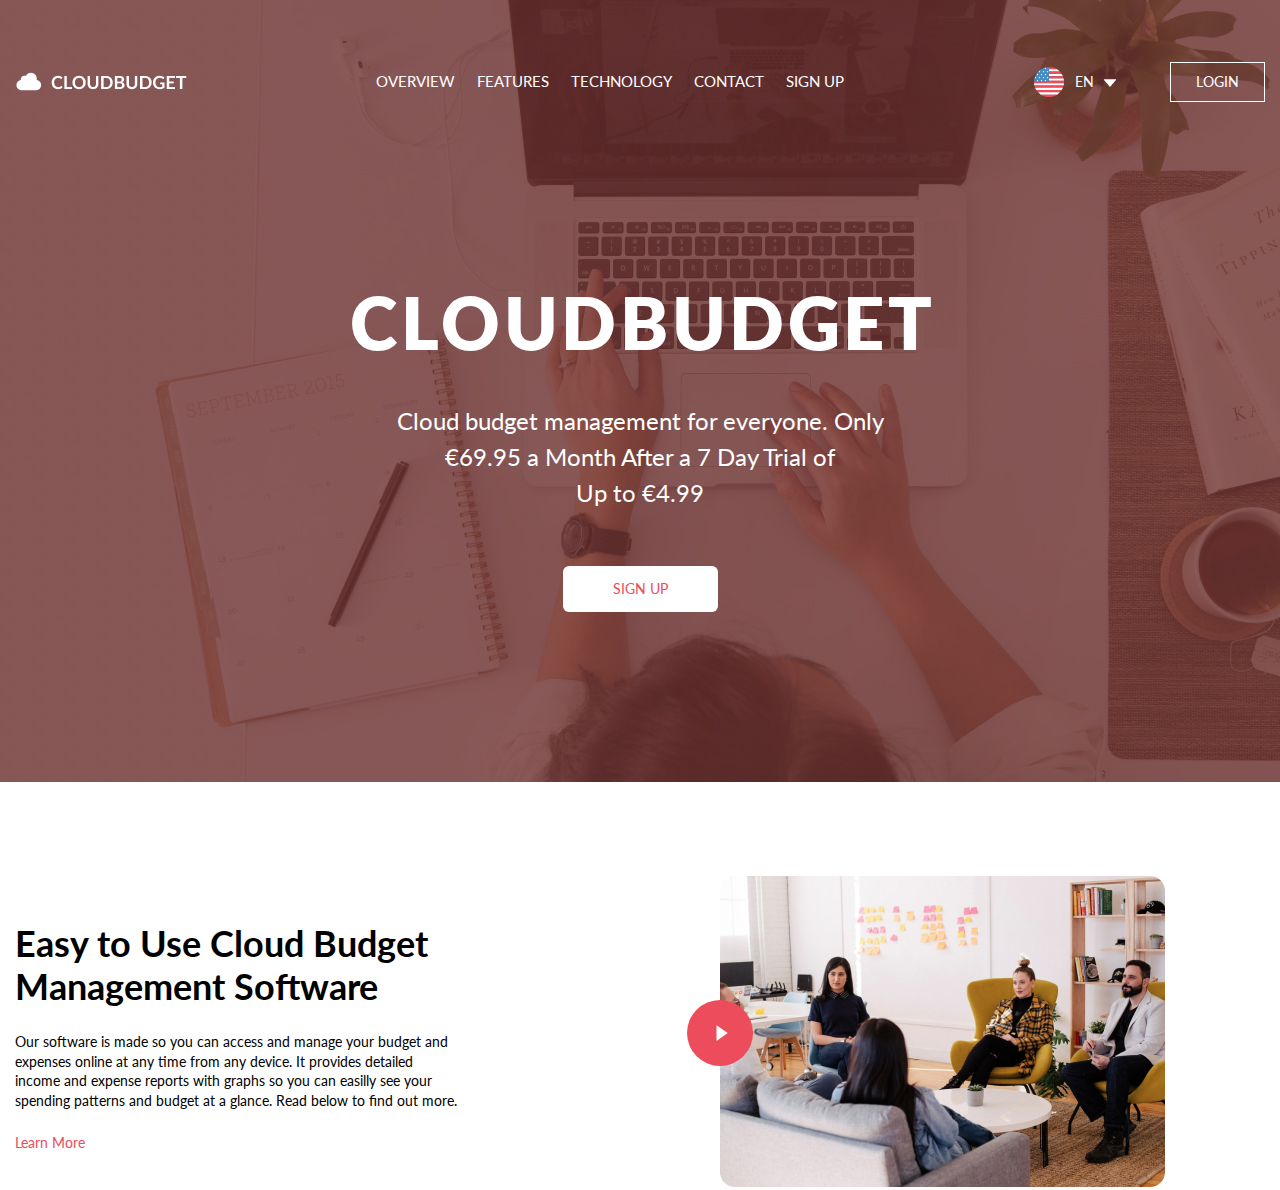
==== index.html @ 8efd2ec3 "overview section done" ====
<!DOCTYPE html>
<html lang="en">

<head>
    <meta charset="UTF-8">
    <meta name="viewport" content="width=device-width, initial-scale=1.0">
    <meta http-equiv="X-UA-Compatible" content="ie=edge">
    <title>CloudBadget</title>
    <link href="https://fonts.googleapis.com/css?family=Lato:400,700,900&display=swap" rel="stylesheet">
    <link rel="stylesheet" href="css/normalize.css">
    <link rel="stylesheet" href="css/style.css">
</head>

<body>
    <header class="header" style="background-image: url('img/content/header-bg.jpg');">
        <div class="container-fluid">
            <div class="header__inner">
                <img src="img/logo.png" alt="logotype" class="header__logo">
                <ul class="header__menu">
                    <li class="header__menu-item">Overview<a href="#"></a></li>
                    <li class="header__menu-item">Features<a href="#"></a></li>
                    <li class="header__menu-item">Technology<a href="#"></a></li>
                    <li class="header__menu-item">Contact<a href="#"></a></li>
                    <li class="header__menu-item">Sign up<a href="#"></a></li>
                </ul>
                <div class="flex-container">
                    <div class="header__localization">
                        <span class="localization-lang">EN</span>
                    </div>
                    <button class="header__btn btn" type="button">Login</button>
                </div>
            </div>
            <div class="header__info">
                <div class="header__info-title">CloudBudget</div>
                <div class="header__info-text">
                    Cloud budget management for everyone. Only €69.95 a Month After a 7 Day Trial of <br>
                    Up to €4.99
                </div>
                <button type="button" class="header__info-btn btn">sign up</button>
            </div>
        </div>
    </header>
    <section class="overview">
        <div class="container-fluid">
            <div class="overview__inner">
                <div class="overview__info">
                    <div class="overview__info-title">
                        Easy to Use Cloud Budget Management Software
                    </div>
                    <div class="overview__info-text">
                        Our software is made so you can access and manage your budget and expenses online at any time
                        from any device. It provides detailed income and expense reports with graphs so you can easilly
                        see your spending patterns and budget at a glance. Read below to find out more.
                    </div>
                    <a class="overview__info-link" href="#">Learn More</a>
                </div>
                <div class="overview__iframe">
                    <img class="overview__iframe-preview" src="img/content/video-bg.jpg" alt="preview">
                    <button class="overview__iframe-btn" type="button"></button>
                </div>
            </div>
        </div>
    </section>

    <script src="https://ajax.googleapis.com/ajax/libs/jquery/3.4.1/jquery.min.js"></script>
    <script src="js/main.js"></script>
</body>

</html>
---- css/style.css ----
html{-webkit-box-sizing:border-box;box-sizing:border-box}*,:after,:before{-webkit-box-sizing:inherit;box-sizing:inherit}body{font-family:"Lato", sans-serif;font-weight:400;font-size:14px}li{display:inline-block}ul{padding:0}.container-fluid{max-width:1440px;margin:0 auto;padding:0 15px}.header{min-height:782px;background-position:center center;background-size:cover;background-repeat:no-repeat;color:#fff}.header__inner{display:-webkit-box;display:-ms-flexbox;display:flex;-webkit-box-pack:justify;-ms-flex-pack:justify;justify-content:space-between;-webkit-box-align:center;-ms-flex-align:center;align-items:center;padding-top:59px}.header__inner .flex-container{display:-webkit-box;display:-ms-flexbox;display:flex;-webkit-box-align:center;-ms-flex-align:center;align-items:center}.header__btn{padding:11px 25px;color:#fff;border:1px solid #fff;background-color:transparent;text-transform:uppercase}.header__localization{margin-right:51px;padding-right:25px;padding-left:42px}.header__menu-item{text-transform:uppercase;line-height:17px;font-size:15px;vertical-align:center}.header__menu-item+.header__menu-item{margin-left:18px}.header__localization{position:relative}.header__localization .localization-lang:before{content:"";position:absolute;top:-8px;left:0;background-image:url("../img/us-flag.svg");width:32px;height:32px}.header__localization .localization-lang:after{content:'';position:absolute;top:0;right:0;background-image:url("../img/arrow-down.png");width:18px;height:18px}.header__info{display:block;margin:0 auto;margin-top:177px;max-width:580px;text-align:center}.header__info-title{font-size:72px;letter-spacing:0.05em;font-weight:800;text-transform:uppercase}.header__info-text{margin-top:39px;padding:0 15px;font-size:24px;line-height:150%}.header__info-btn{background-color:#fff;border:none;padding:15px 50px;text-transform:uppercase;border-radius:6px;margin-top:55px;color:#ED4C5C}.overview__inner{display:-webkit-box;display:-ms-flexbox;display:flex;-webkit-box-pack:justify;-ms-flex-pack:justify;justify-content:space-between}.overview__info{max-width:445px}.overview__info-title{font-size:36px;line-height:43px;font-weight:700;margin-top:140px}.overview__info-text{line-height:140%;margin-top:24px;margin-bottom:25px}.overview__info-link{text-decoration:none;color:#ED4C5C}.overview__iframe{margin-top:94px;position:relative;margin-right:100px}.overview__iframe-btn{position:absolute;padding:0;width:66px;height:66px;border:none;border-radius:50%;background-color:#ED4C5C;left:0;top:50%;-webkit-transform:translate(-50%, -50%);-ms-transform:translate(-50%, -50%);transform:translate(-50%, -50%)}.overview__iframe-btn:before{content:'';position:absolute;background-image:url("../img/content/video-play.svg");background-repeat:no-repeat;background-position:center;width:18px;height:18px;top:24px;left:26px}
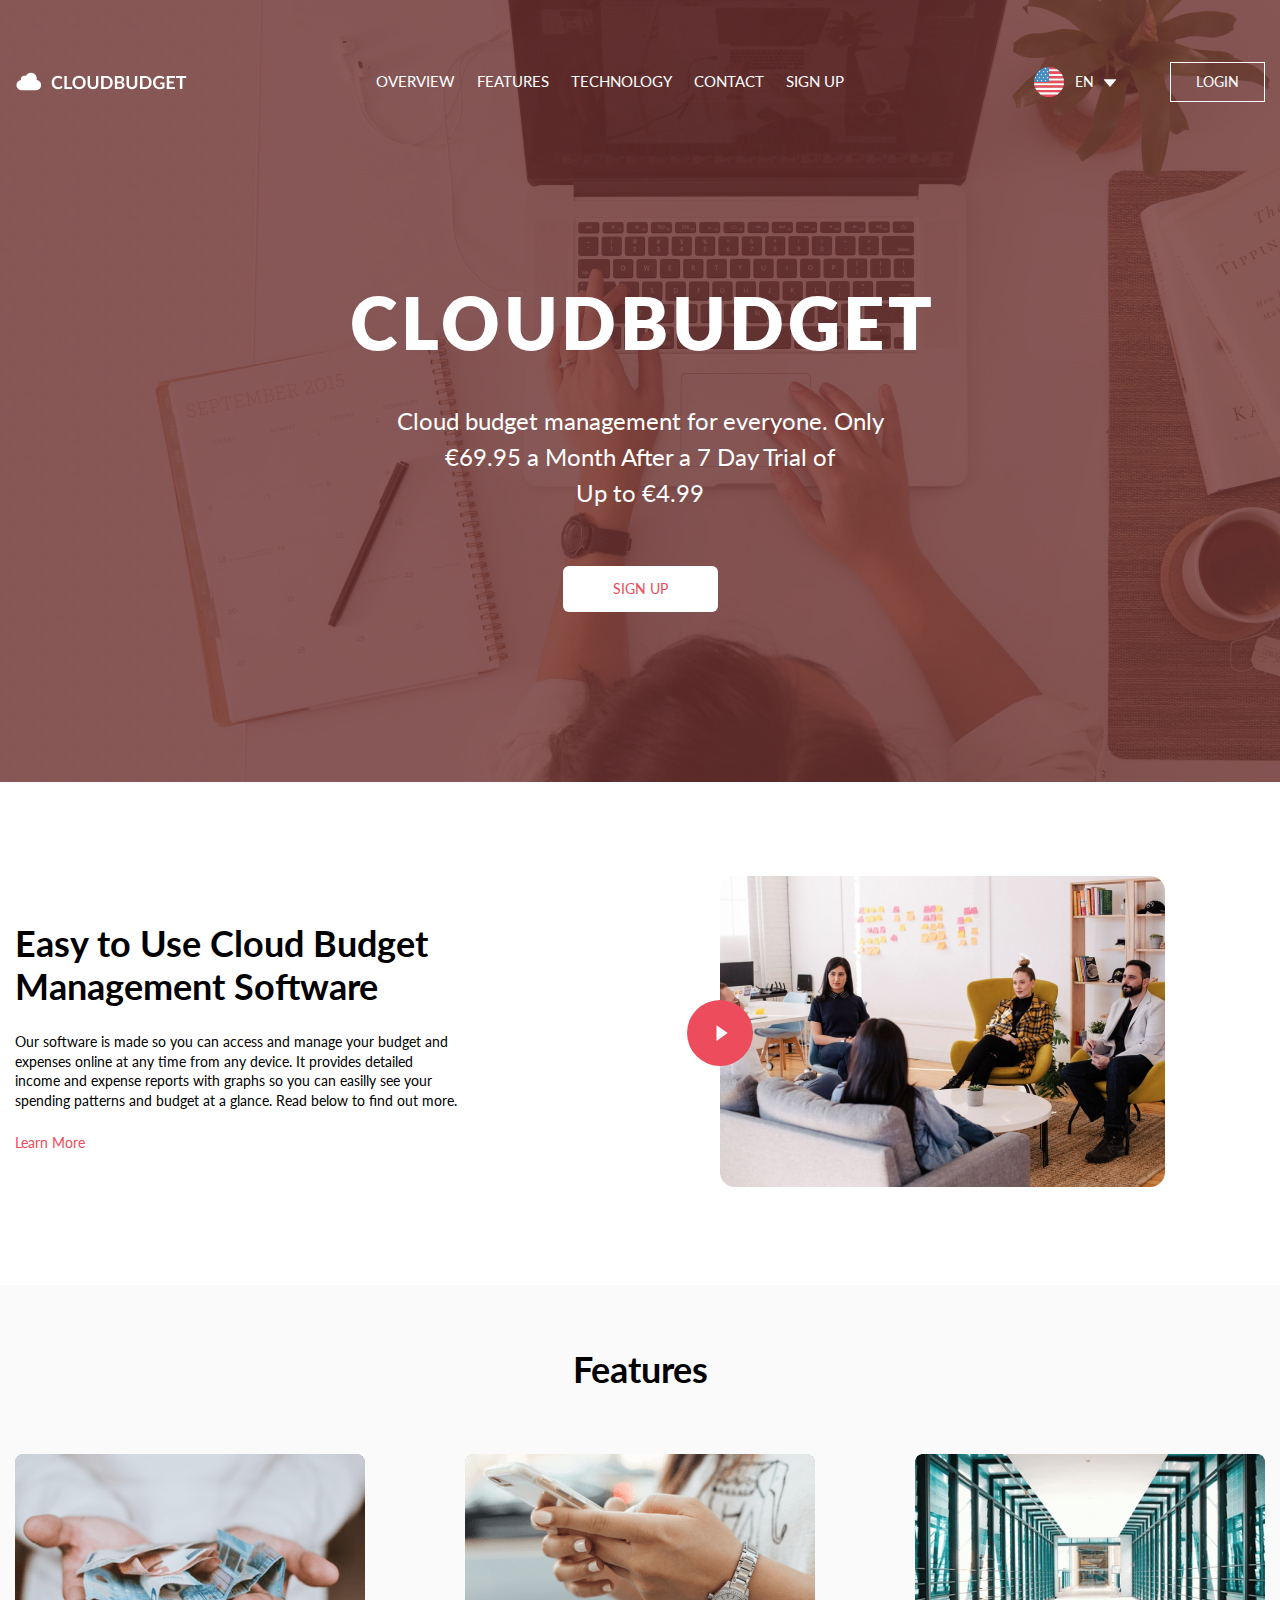
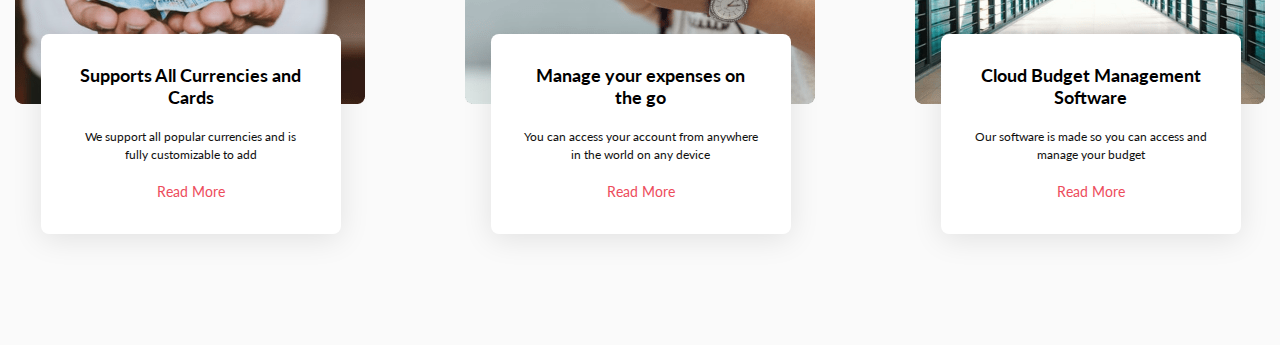
==== commit 02ca2c2b: "features section done" ====
--- a/index.html
+++ b/index.html
@@ -17,11 +17,11 @@
             <div class="header__inner">
                 <img src="img/logo.png" alt="logotype" class="header__logo">
                 <ul class="header__menu">
-                    <li class="header__menu-item">Overview<a href="#"></a></li>
-                    <li class="header__menu-item">Features<a href="#"></a></li>
-                    <li class="header__menu-item">Technology<a href="#"></a></li>
-                    <li class="header__menu-item">Contact<a href="#"></a></li>
-                    <li class="header__menu-item">Sign up<a href="#"></a></li>
+                    <li class="header__menu-item"><a href="#">Overview</a></li>
+                    <li class="header__menu-item"><a href="#">Features</a></li>
+                    <li class="header__menu-item"><a href="#">Technology</a></li>
+                    <li class="header__menu-item"><a href="#">Contact</a></li>
+                    <li class="header__menu-item"><a href="#">Sign up</a></li>
                 </ul>
                 <div class="flex-container">
                     <div class="header__localization">
@@ -61,6 +61,55 @@
             </div>
         </div>
     </section>
+    <section class="features">
+        <div class="container-fluid">
+            <div class="features__title">
+                Features
+            </div>
+            <div class="features__items">
+
+                <div class="feature__item">
+                    <img src="img/content/feature1.png" class="feature__item-img">
+                    <div class="feature__info">
+                        <div class="feature__info-title">
+                            Supports All Currencies and Cards
+                        </div>
+                        <div class="feature__info-text">
+                            We support all popular currencies and is fully customizable to add
+                        </div>
+                        <a href="#" class="feature__info-link">Read More</a>
+                    </div>
+                </div>
+
+                <div class="feature__item">
+                    <img src="img/content/feature2.png" class="feature__item-img">
+                    <div class="feature__info">
+                        <div class="feature__info-title">
+                            Manage your expenses on the go
+                        </div>
+                        <div class="feature__info-text">
+                            You can access your account from anywhere in the world on any device
+                        </div>
+                        <a href="#" class="feature__info-link">Read More</a>
+                    </div>
+                </div>
+
+                <div class="feature__item">
+                    <img src="img/content/feature3.png" class="feature__item-img">
+                    <div class="feature__info">
+                        <div class="feature__info-title">
+                            Cloud Budget Management Software
+                        </div>
+                        <div class="feature__info-text">
+                            Our software is made so you can access and manage your budget
+                        </div>
+                        <a href="#" class="feature__info-link">Read More</a>
+                    </div>
+                </div>
+
+            </div>
+        </div>
+    </section>
 
     <script src="https://ajax.googleapis.com/ajax/libs/jquery/3.4.1/jquery.min.js"></script>
     <script src="js/main.js"></script>
--- a/css/style.css
+++ b/css/style.css
@@ -1 +1 @@
-html{-webkit-box-sizing:border-box;box-sizing:border-box}*,:after,:before{-webkit-box-sizing:inherit;box-sizing:inherit}body{font-family:"Lato", sans-serif;font-weight:400;font-size:14px}li{display:inline-block}ul{padding:0}.container-fluid{max-width:1440px;margin:0 auto;padding:0 15px}.header{min-height:782px;background-position:center center;background-size:cover;background-repeat:no-repeat;color:#fff}.header__inner{display:-webkit-box;display:-ms-flexbox;display:flex;-webkit-box-pack:justify;-ms-flex-pack:justify;justify-content:space-between;-webkit-box-align:center;-ms-flex-align:center;align-items:center;padding-top:59px}.header__inner .flex-container{display:-webkit-box;display:-ms-flexbox;display:flex;-webkit-box-align:center;-ms-flex-align:center;align-items:center}.header__btn{padding:11px 25px;color:#fff;border:1px solid #fff;background-color:transparent;text-transform:uppercase}.header__localization{margin-right:51px;padding-right:25px;padding-left:42px}.header__menu-item{text-transform:uppercase;line-height:17px;font-size:15px;vertical-align:center}.header__menu-item+.header__menu-item{margin-left:18px}.header__localization{position:relative}.header__localization .localization-lang:before{content:"";position:absolute;top:-8px;left:0;background-image:url("../img/us-flag.svg");width:32px;height:32px}.header__localization .localization-lang:after{content:'';position:absolute;top:0;right:0;background-image:url("../img/arrow-down.png");width:18px;height:18px}.header__info{display:block;margin:0 auto;margin-top:177px;max-width:580px;text-align:center}.header__info-title{font-size:72px;letter-spacing:0.05em;font-weight:800;text-transform:uppercase}.header__info-text{margin-top:39px;padding:0 15px;font-size:24px;line-height:150%}.header__info-btn{background-color:#fff;border:none;padding:15px 50px;text-transform:uppercase;border-radius:6px;margin-top:55px;color:#ED4C5C}.overview__inner{display:-webkit-box;display:-ms-flexbox;display:flex;-webkit-box-pack:justify;-ms-flex-pack:justify;justify-content:space-between}.overview__info{max-width:445px}.overview__info-title{font-size:36px;line-height:43px;font-weight:700;margin-top:140px}.overview__info-text{line-height:140%;margin-top:24px;margin-bottom:25px}.overview__info-link{text-decoration:none;color:#ED4C5C}.overview__iframe{margin-top:94px;position:relative;margin-right:100px}.overview__iframe-btn{position:absolute;padding:0;width:66px;height:66px;border:none;border-radius:50%;background-color:#ED4C5C;left:0;top:50%;-webkit-transform:translate(-50%, -50%);-ms-transform:translate(-50%, -50%);transform:translate(-50%, -50%)}.overview__iframe-btn:before{content:'';position:absolute;background-image:url("../img/content/video-play.svg");background-repeat:no-repeat;background-position:center;width:18px;height:18px;top:24px;left:26px}+html{-webkit-box-sizing:border-box;box-sizing:border-box}*,:after,:before{-webkit-box-sizing:inherit;box-sizing:inherit}body{font-family:"Lato", sans-serif;font-weight:400;font-size:14px}li{display:inline-block}ul{padding:0}a{text-decoration:none;color:#ED4C5C}img{display:inline-block}.container-fluid{max-width:1440px;margin:0 auto;padding:0 15px}.header{min-height:782px;background-position:center center;background-size:cover;background-repeat:no-repeat;color:#fff}.header__inner{display:-webkit-box;display:-ms-flexbox;display:flex;-webkit-box-pack:justify;-ms-flex-pack:justify;justify-content:space-between;-webkit-box-align:center;-ms-flex-align:center;align-items:center;padding-top:59px}.header__inner .flex-container{display:-webkit-box;display:-ms-flexbox;display:flex;-webkit-box-align:center;-ms-flex-align:center;align-items:center}.header__btn{padding:11px 25px;color:#fff;border:1px solid #fff;background-color:transparent;text-transform:uppercase}.header__localization{margin-right:51px;padding-right:25px;padding-left:42px}.header__menu-item{text-transform:uppercase;line-height:17px;font-size:15px;vertical-align:center}.header__menu-item a{color:#fff}.header__menu-item+.header__menu-item{margin-left:18px}.header__localization{position:relative}.header__localization .localization-lang:before{content:"";position:absolute;top:-8px;left:0;background-image:url("../img/us-flag.svg");width:32px;height:32px}.header__localization .localization-lang:after{content:'';position:absolute;top:0;right:0;background-image:url("../img/arrow-down.png");width:18px;height:18px}.header__info{display:block;margin:0 auto;margin-top:177px;max-width:580px;text-align:center}.header__info-title{font-size:72px;letter-spacing:0.05em;font-weight:800;text-transform:uppercase}.header__info-text{margin-top:39px;padding:0 15px;font-size:24px;line-height:150%}.header__info-btn{background-color:#fff;border:none;padding:15px 50px;text-transform:uppercase;border-radius:6px;margin-top:55px;color:#ED4C5C;cursor:pointer}.overview__inner{display:-webkit-box;display:-ms-flexbox;display:flex;-webkit-box-pack:justify;-ms-flex-pack:justify;justify-content:space-between;padding-bottom:95px}.overview__info{max-width:445px}.overview__info-title{font-size:36px;line-height:43px;font-weight:700;margin-top:140px}.overview__info-text{line-height:140%;margin-top:24px;margin-bottom:25px}.overview__iframe{margin-top:94px;position:relative;margin-right:100px}.overview__iframe-btn{position:absolute;padding:0;width:66px;height:66px;border:none;border-radius:50%;background-color:#ED4C5C;left:0;top:50%;cursor:pointer;-webkit-transform:translate(-50%, -50%);-ms-transform:translate(-50%, -50%);transform:translate(-50%, -50%)}.overview__iframe-btn:before{content:'';position:absolute;background-image:url("../img/content/video-play.svg");background-repeat:no-repeat;background-position:center;width:18px;height:18px;top:24px;left:26px}.features{min-height:660px;background-color:#fafafa}.features__title{font-size:36px;line-height:43px;font-weight:700;text-align:center;padding:63px 0}.features__items{display:-webkit-box;display:-ms-flexbox;display:flex;-webkit-box-pack:justify;-ms-flex-pack:justify;justify-content:space-between}.features .feature__item{position:relative;display:inline-block}.features .feature__item-img{background-position:center center;background-size:cover;background-repeat:no-repeat}.features .feature__info{max-width:300px;min-height:200px;padding:30px 32px;text-align:center;background-color:#fff;-webkit-box-shadow:0px 5px 30px rgba(0, 0, 0, 0.1);box-shadow:0px 5px 30px rgba(0, 0, 0, 0.1);border-radius:8px;position:absolute;bottom:-50%;right:7%}.features .feature__info-title{font-size:18px;line-height:22px;font-weight:700;margin-bottom:20px}.features .feature__info-text{font-size:12px;line-height:150%;color:#101010;margin-bottom:20px}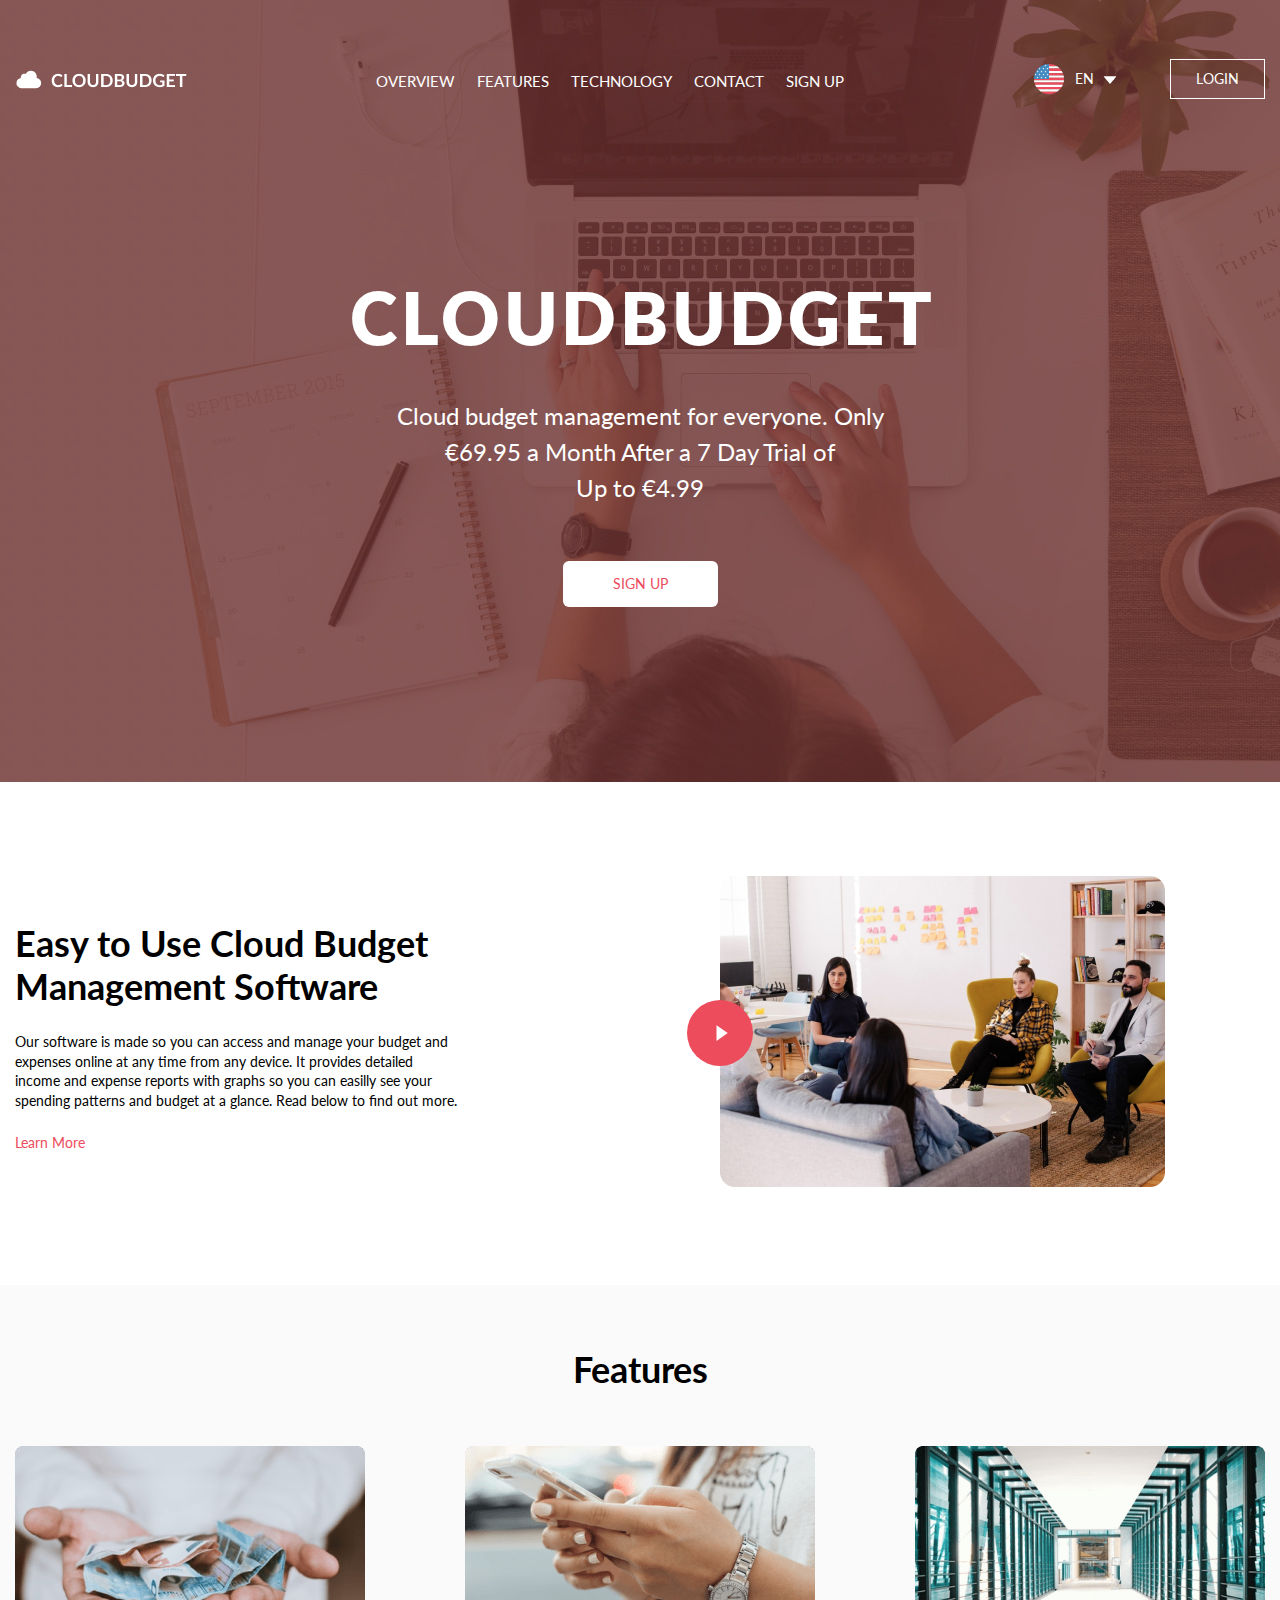
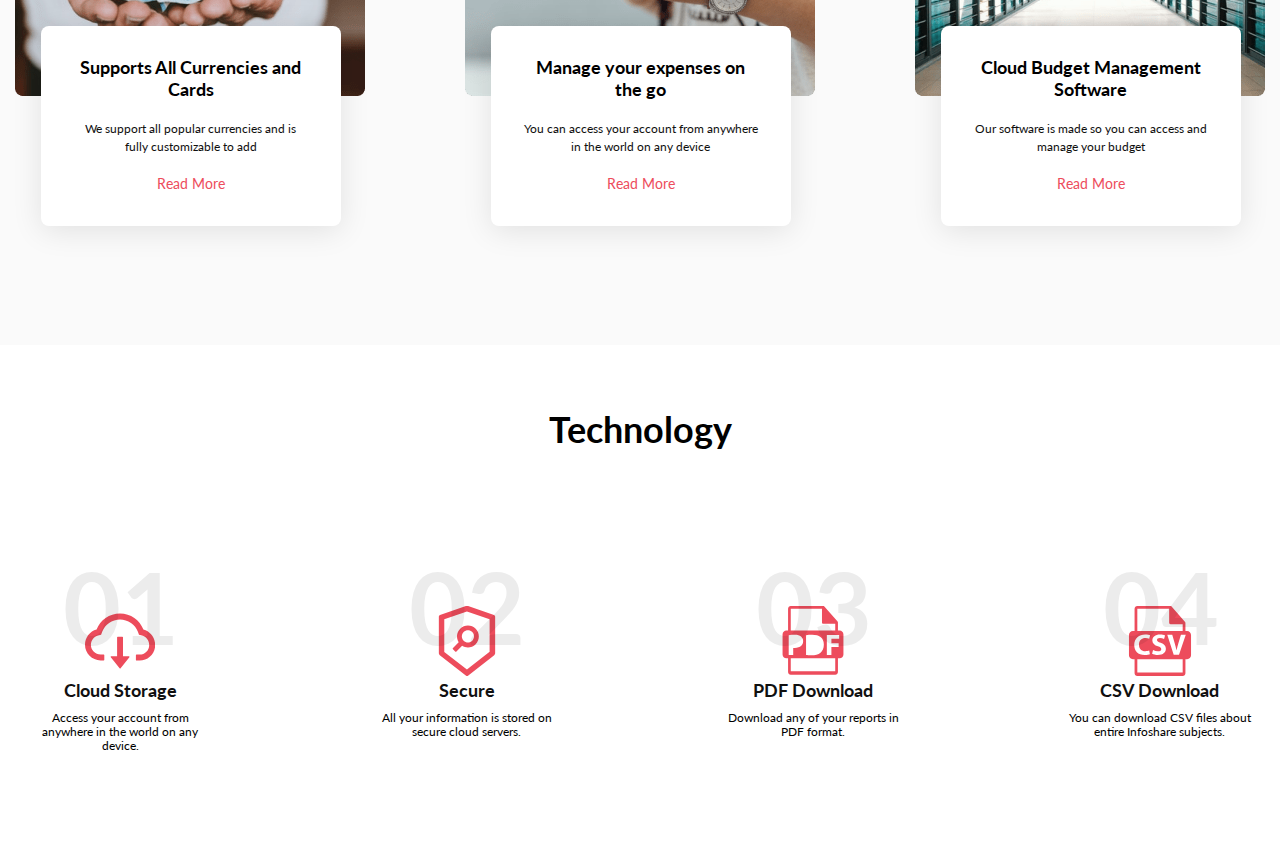
==== commit 945900b9: "technology section done" ====
--- a/index.html
+++ b/index.html
@@ -63,13 +63,13 @@
     </section>
     <section class="features">
         <div class="container-fluid">
-            <div class="features__title">
+            <div class="title">
                 Features
             </div>
             <div class="features__items">
 
                 <div class="feature__item">
-                    <img src="img/content/feature1.png" class="feature__item-img">
+                    <img src="img/content/feature1.png" class="feature__item-img img">
                     <div class="feature__info">
                         <div class="feature__info-title">
                             Supports All Currencies and Cards
@@ -82,7 +82,7 @@
                 </div>
 
                 <div class="feature__item">
-                    <img src="img/content/feature2.png" class="feature__item-img">
+                    <img src="img/content/feature2.png" class="feature__item-img img">
                     <div class="feature__info">
                         <div class="feature__info-title">
                             Manage your expenses on the go
@@ -95,7 +95,7 @@
                 </div>
 
                 <div class="feature__item">
-                    <img src="img/content/feature3.png" class="feature__item-img">
+                    <img src="img/content/feature3.png" class="feature__item-img img">
                     <div class="feature__info">
                         <div class="feature__info-title">
                             Cloud Budget Management Software
@@ -110,6 +110,60 @@
             </div>
         </div>
     </section>
+    <section class="technology">
+        <div class="container-fluid">
+            <div class="title technology-title">
+                Technology
+            </div>
+            <div class="technology__items">
+
+                <div class="technology__item">
+                    <span class="technology__item-number">01</span>
+                    <img class="technology__item-img img" src="img/content/cloud.svg" alt="cloud storage">
+                    <div class="technology__item-title">
+                        Cloud Storage
+                    </div>
+                    <div class="technology__item-text">
+                        Access your account from anywhere in the world on any device.
+                    </div>
+                </div>
+
+                <div class="technology__item">
+                    <span class="technology__item-number">02</span>
+                    <img class="technology__item-img img" src="img/content/secure.svg" alt="cloud storage">
+                    <div class="technology__item-title">
+                        Secure
+                    </div>
+                    <div class="technology__item-text">
+                        All your information is stored on secure cloud servers.
+                    </div>
+                </div>
+
+                <div class="technology__item">
+                    <span class="technology__item-number">03</span>
+                    <img class="technology__item-img img" src="img/content/pdf.svg" alt="cloud storage">
+                    <div class="technology__item-title">
+                        PDF Download
+                    </div>
+                    <div class="technology__item-text">
+                        Download any of your reports in PDF format.
+                    </div>
+                </div>
+
+                <div class="technology__item">
+                    <span class="technology__item-number">04</span>
+                    <img class="technology__item-img img" src="img/content/csv.svg" alt="cloud storage">
+                    <div class="technology__item-title">
+                        CSV Download
+                    </div>
+                    <div class="technology__item-text">
+                        You can download CSV files about entire Infoshare subjects.
+                    </div>
+                </div>
+
+            </div>
+        </div>
+    </section>
 
     <script src="https://ajax.googleapis.com/ajax/libs/jquery/3.4.1/jquery.min.js"></script>
     <script src="js/main.js"></script>
--- a/css/style.css
+++ b/css/style.css
@@ -1 +1 @@
-html{-webkit-box-sizing:border-box;box-sizing:border-box}*,:after,:before{-webkit-box-sizing:inherit;box-sizing:inherit}body{font-family:"Lato", sans-serif;font-weight:400;font-size:14px}li{display:inline-block}ul{padding:0}a{text-decoration:none;color:#ED4C5C}img{display:inline-block}.container-fluid{max-width:1440px;margin:0 auto;padding:0 15px}.header{min-height:782px;background-position:center center;background-size:cover;background-repeat:no-repeat;color:#fff}.header__inner{display:-webkit-box;display:-ms-flexbox;display:flex;-webkit-box-pack:justify;-ms-flex-pack:justify;justify-content:space-between;-webkit-box-align:center;-ms-flex-align:center;align-items:center;padding-top:59px}.header__inner .flex-container{display:-webkit-box;display:-ms-flexbox;display:flex;-webkit-box-align:center;-ms-flex-align:center;align-items:center}.header__btn{padding:11px 25px;color:#fff;border:1px solid #fff;background-color:transparent;text-transform:uppercase}.header__localization{margin-right:51px;padding-right:25px;padding-left:42px}.header__menu-item{text-transform:uppercase;line-height:17px;font-size:15px;vertical-align:center}.header__menu-item a{color:#fff}.header__menu-item+.header__menu-item{margin-left:18px}.header__localization{position:relative}.header__localization .localization-lang:before{content:"";position:absolute;top:-8px;left:0;background-image:url("../img/us-flag.svg");width:32px;height:32px}.header__localization .localization-lang:after{content:'';position:absolute;top:0;right:0;background-image:url("../img/arrow-down.png");width:18px;height:18px}.header__info{display:block;margin:0 auto;margin-top:177px;max-width:580px;text-align:center}.header__info-title{font-size:72px;letter-spacing:0.05em;font-weight:800;text-transform:uppercase}.header__info-text{margin-top:39px;padding:0 15px;font-size:24px;line-height:150%}.header__info-btn{background-color:#fff;border:none;padding:15px 50px;text-transform:uppercase;border-radius:6px;margin-top:55px;color:#ED4C5C;cursor:pointer}.overview__inner{display:-webkit-box;display:-ms-flexbox;display:flex;-webkit-box-pack:justify;-ms-flex-pack:justify;justify-content:space-between;padding-bottom:95px}.overview__info{max-width:445px}.overview__info-title{font-size:36px;line-height:43px;font-weight:700;margin-top:140px}.overview__info-text{line-height:140%;margin-top:24px;margin-bottom:25px}.overview__iframe{margin-top:94px;position:relative;margin-right:100px}.overview__iframe-btn{position:absolute;padding:0;width:66px;height:66px;border:none;border-radius:50%;background-color:#ED4C5C;left:0;top:50%;cursor:pointer;-webkit-transform:translate(-50%, -50%);-ms-transform:translate(-50%, -50%);transform:translate(-50%, -50%)}.overview__iframe-btn:before{content:'';position:absolute;background-image:url("../img/content/video-play.svg");background-repeat:no-repeat;background-position:center;width:18px;height:18px;top:24px;left:26px}.features{min-height:660px;background-color:#fafafa}.features__title{font-size:36px;line-height:43px;font-weight:700;text-align:center;padding:63px 0}.features__items{display:-webkit-box;display:-ms-flexbox;display:flex;-webkit-box-pack:justify;-ms-flex-pack:justify;justify-content:space-between}.features .feature__item{position:relative;display:inline-block}.features .feature__item-img{background-position:center center;background-size:cover;background-repeat:no-repeat}.features .feature__info{max-width:300px;min-height:200px;padding:30px 32px;text-align:center;background-color:#fff;-webkit-box-shadow:0px 5px 30px rgba(0, 0, 0, 0.1);box-shadow:0px 5px 30px rgba(0, 0, 0, 0.1);border-radius:8px;position:absolute;bottom:-50%;right:7%}.features .feature__info-title{font-size:18px;line-height:22px;font-weight:700;margin-bottom:20px}.features .feature__info-text{font-size:12px;line-height:150%;color:#101010;margin-bottom:20px}+html{-webkit-box-sizing:border-box;box-sizing:border-box}*,:after,:before{-webkit-box-sizing:inherit;box-sizing:inherit}body{font-family:"Lato", sans-serif;font-weight:400;font-size:14px}li{display:inline-block}ul{padding:0;margin:0}a{text-decoration:none;color:#ED4C5C}img{display:inline-block}.container-fluid{max-width:1440px;margin:0 auto;padding:0 15px}.title{font-size:36px;line-height:43px;font-weight:700;text-align:center;padding:63px 0 55px}.img{background-position:center center;background-size:cover;background-repeat:no-repeat}.header{min-height:782px;background-position:center center;background-size:cover;background-repeat:no-repeat;color:#fff}.header__inner{display:-webkit-box;display:-ms-flexbox;display:flex;-webkit-box-pack:justify;-ms-flex-pack:justify;justify-content:space-between;-webkit-box-align:center;-ms-flex-align:center;align-items:center;padding-top:59px}.header__inner .flex-container{display:-webkit-box;display:-ms-flexbox;display:flex;-webkit-box-align:center;-ms-flex-align:center;align-items:center}.header__btn{padding:11px 25px;color:#fff;border:1px solid #fff;background-color:transparent;text-transform:uppercase}.header__localization{margin-right:51px;padding-right:25px;padding-left:42px}.header__menu{margin-top:5px}.header__menu-item{text-transform:uppercase;line-height:17px;font-size:15px;vertical-align:center}.header__menu-item a{color:#fff}.header__menu-item+.header__menu-item{margin-left:18px}.header__localization{position:relative}.header__localization .localization-lang:before{content:"";position:absolute;top:-8px;left:0;background-image:url("../img/us-flag.svg");width:32px;height:32px}.header__localization .localization-lang:after{content:'';position:absolute;top:0;right:0;background-image:url("../img/arrow-down.png");width:18px;height:18px}.header__info{display:block;margin:0 auto;margin-top:177px;max-width:580px;text-align:center}.header__info-title{font-size:72px;letter-spacing:0.05em;font-weight:800;text-transform:uppercase}.header__info-text{margin-top:39px;padding:0 15px;font-size:24px;line-height:150%}.header__info-btn{background-color:#fff;border:none;padding:15px 50px;text-transform:uppercase;border-radius:6px;margin-top:55px;color:#ED4C5C;cursor:pointer}.overview__inner{display:-webkit-box;display:-ms-flexbox;display:flex;-webkit-box-pack:justify;-ms-flex-pack:justify;justify-content:space-between;padding-bottom:95px}.overview__info{max-width:445px}.overview__info-title{font-size:36px;line-height:43px;font-weight:700;margin-top:140px}.overview__info-text{line-height:140%;margin-top:24px;margin-bottom:25px}.overview__iframe{margin-top:94px;position:relative;margin-right:100px}.overview__iframe-btn{position:absolute;padding:0;width:66px;height:66px;border:none;border-radius:50%;background-color:#ED4C5C;left:0;top:50%;cursor:pointer;-webkit-transform:translate(-50%, -50%);-ms-transform:translate(-50%, -50%);transform:translate(-50%, -50%)}.overview__iframe-btn:before{content:'';position:absolute;background-image:url("../img/content/video-play.svg");background-repeat:no-repeat;background-position:center;width:18px;height:18px;top:24px;left:26px}.features{min-height:660px;background-color:#fafafa}.features__items{display:-webkit-box;display:-ms-flexbox;display:flex;-webkit-box-pack:justify;-ms-flex-pack:justify;justify-content:space-between}.features .feature__item{position:relative;display:inline-block}.features .feature__info{max-width:300px;min-height:200px;padding:30px 32px;text-align:center;background-color:#fff;-webkit-box-shadow:0px 5px 30px rgba(0, 0, 0, 0.1);box-shadow:0px 5px 30px rgba(0, 0, 0, 0.1);border-radius:8px;position:absolute;bottom:-50%;right:7%}.features .feature__info-title{font-size:18px;line-height:22px;font-weight:700;margin-bottom:20px}.features .feature__info-text{font-size:12px;line-height:150%;color:#101010;margin-bottom:20px}.technology{min-height:500px}.technology-title{margin-bottom:100px}.technology__items{display:-webkit-box;display:-ms-flexbox;display:flex;-webkit-box-pack:justify;-ms-flex-pack:justify;justify-content:space-between}.technology__item{max-width:210px;padding:0 10px;text-align:center;position:relative}.technology__item-img{width:70px;height:70px}.technology__item-title{font-size:18px;line-height:22px;font-weight:700;color:#101010}.technology__item-text{margin-top:10px;font-size:12px;line-height:14px}.technology__item-number{color:rgba(16, 16, 16, 0.08);font-size:100px;line-height:120px;font-weight:700;position:absolute;bottom:59%;right:22%}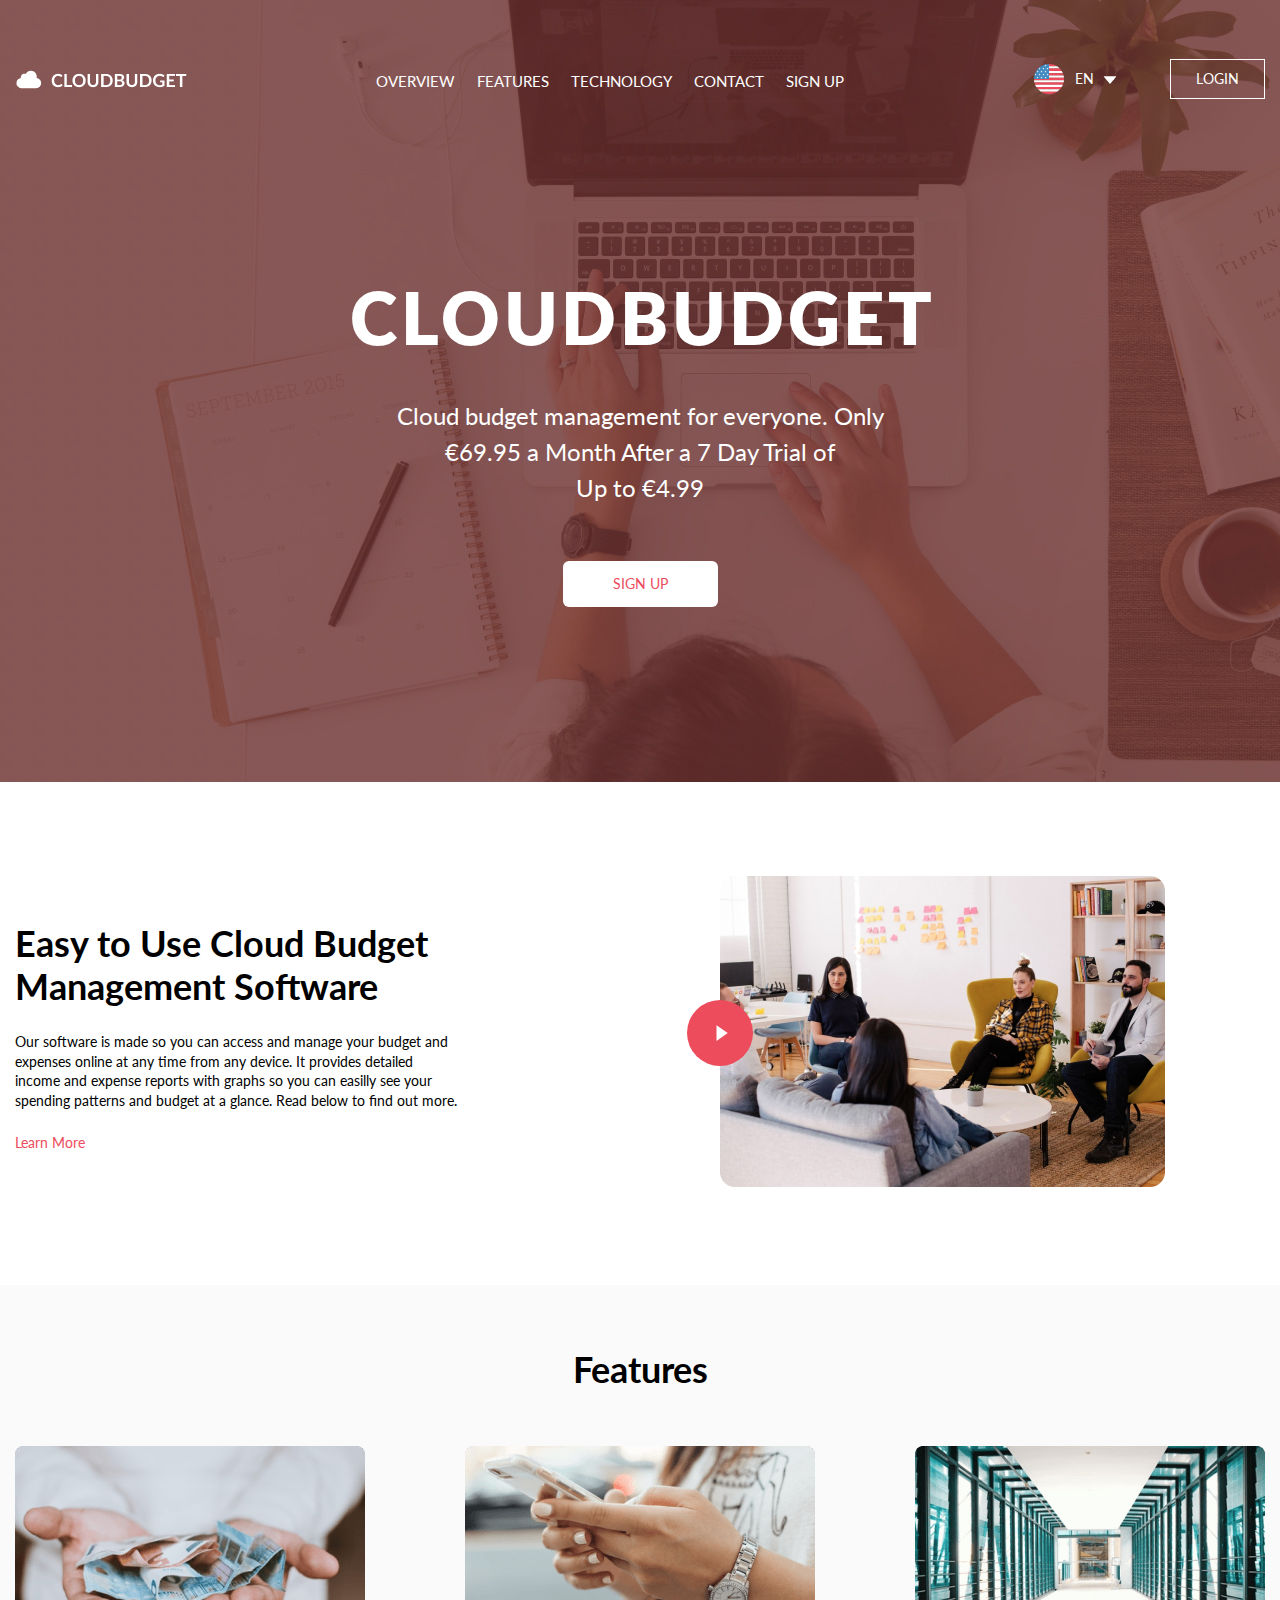
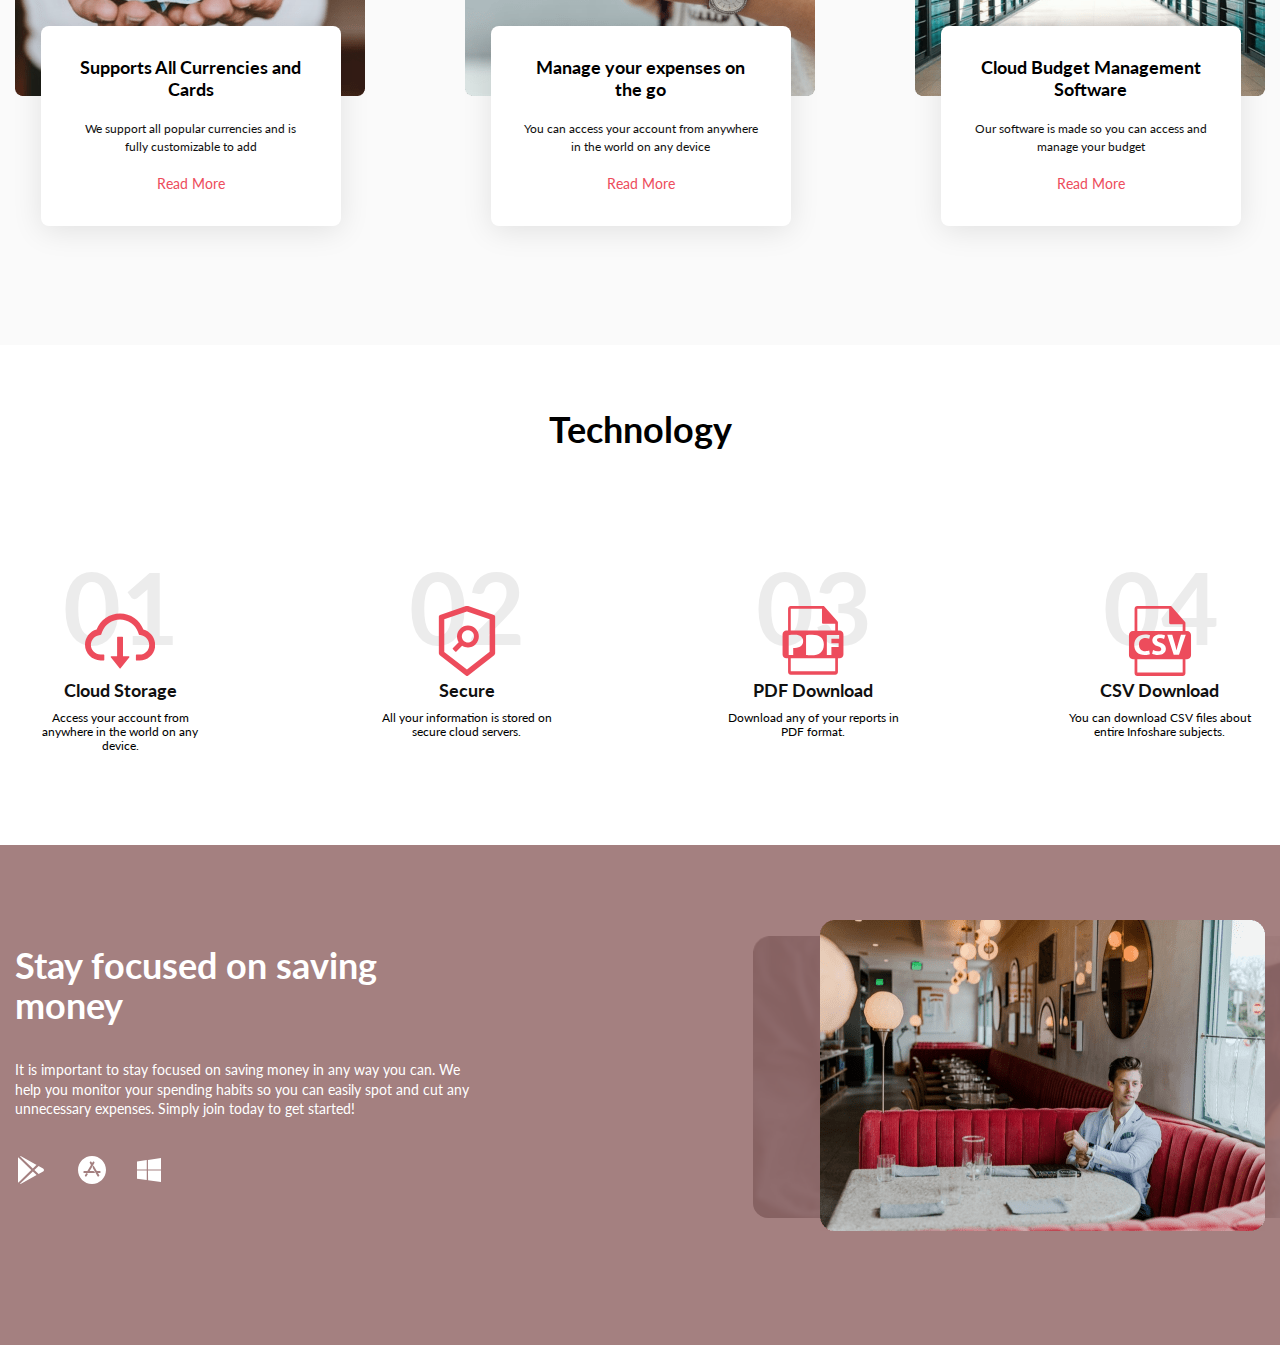
==== commit 3c13f457: "join section done" ====
--- a/index.html
+++ b/index.html
@@ -164,6 +164,36 @@
             </div>
         </div>
     </section>
+    <section class="join">
+        <div class="container-fluid">
+            <div class="join__inner">
+                <div class="join__info">
+                    <div class="join__info-title">
+                        Stay focused on saving money
+                    </div>
+                    <div class="join__info-text">
+                        It is important to stay focused on saving money in any way you can. We help you monitor your
+                        spending habits so you can easily spot and cut any unnecessary expenses. Simply join today to
+                        get
+                        started!
+                    </div>
+                    <div class="join__info-icons">
+                        <ul class="icons__list">
+                            <li style="background-image: url('img/content/google.svg');" class="icons__list-item"><a
+                                    href="#"></a></li>
+                            <li style="background-image: url('img/content/apple.svg');" class="icons__list-item"><a
+                                    href="#"></a></li>
+                            <li style="background-image: url('img/content/windows.svg'); width: 28px; height: 28px;"
+                                class="icons__list-item"><a href="#"></a></li>
+                        </ul>
+                    </div>
+                </div>
+                <div class="img-wrapper">
+                    <img class="join__img-main" src="img/content/join1.png">
+                </div>
+            </div>
+        </div>
+    </section>
 
     <script src="https://ajax.googleapis.com/ajax/libs/jquery/3.4.1/jquery.min.js"></script>
     <script src="js/main.js"></script>
--- a/css/style.css
+++ b/css/style.css
@@ -1 +1 @@
-html{-webkit-box-sizing:border-box;box-sizing:border-box}*,:after,:before{-webkit-box-sizing:inherit;box-sizing:inherit}body{font-family:"Lato", sans-serif;font-weight:400;font-size:14px}li{display:inline-block}ul{padding:0;margin:0}a{text-decoration:none;color:#ED4C5C}img{display:inline-block}.container-fluid{max-width:1440px;margin:0 auto;padding:0 15px}.title{font-size:36px;line-height:43px;font-weight:700;text-align:center;padding:63px 0 55px}.img{background-position:center center;background-size:cover;background-repeat:no-repeat}.header{min-height:782px;background-position:center center;background-size:cover;background-repeat:no-repeat;color:#fff}.header__inner{display:-webkit-box;display:-ms-flexbox;display:flex;-webkit-box-pack:justify;-ms-flex-pack:justify;justify-content:space-between;-webkit-box-align:center;-ms-flex-align:center;align-items:center;padding-top:59px}.header__inner .flex-container{display:-webkit-box;display:-ms-flexbox;display:flex;-webkit-box-align:center;-ms-flex-align:center;align-items:center}.header__btn{padding:11px 25px;color:#fff;border:1px solid #fff;background-color:transparent;text-transform:uppercase}.header__localization{margin-right:51px;padding-right:25px;padding-left:42px}.header__menu{margin-top:5px}.header__menu-item{text-transform:uppercase;line-height:17px;font-size:15px;vertical-align:center}.header__menu-item a{color:#fff}.header__menu-item+.header__menu-item{margin-left:18px}.header__localization{position:relative}.header__localization .localization-lang:before{content:"";position:absolute;top:-8px;left:0;background-image:url("../img/us-flag.svg");width:32px;height:32px}.header__localization .localization-lang:after{content:'';position:absolute;top:0;right:0;background-image:url("../img/arrow-down.png");width:18px;height:18px}.header__info{display:block;margin:0 auto;margin-top:177px;max-width:580px;text-align:center}.header__info-title{font-size:72px;letter-spacing:0.05em;font-weight:800;text-transform:uppercase}.header__info-text{margin-top:39px;padding:0 15px;font-size:24px;line-height:150%}.header__info-btn{background-color:#fff;border:none;padding:15px 50px;text-transform:uppercase;border-radius:6px;margin-top:55px;color:#ED4C5C;cursor:pointer}.overview__inner{display:-webkit-box;display:-ms-flexbox;display:flex;-webkit-box-pack:justify;-ms-flex-pack:justify;justify-content:space-between;padding-bottom:95px}.overview__info{max-width:445px}.overview__info-title{font-size:36px;line-height:43px;font-weight:700;margin-top:140px}.overview__info-text{line-height:140%;margin-top:24px;margin-bottom:25px}.overview__iframe{margin-top:94px;position:relative;margin-right:100px}.overview__iframe-btn{position:absolute;padding:0;width:66px;height:66px;border:none;border-radius:50%;background-color:#ED4C5C;left:0;top:50%;cursor:pointer;-webkit-transform:translate(-50%, -50%);-ms-transform:translate(-50%, -50%);transform:translate(-50%, -50%)}.overview__iframe-btn:before{content:'';position:absolute;background-image:url("../img/content/video-play.svg");background-repeat:no-repeat;background-position:center;width:18px;height:18px;top:24px;left:26px}.features{min-height:660px;background-color:#fafafa}.features__items{display:-webkit-box;display:-ms-flexbox;display:flex;-webkit-box-pack:justify;-ms-flex-pack:justify;justify-content:space-between}.features .feature__item{position:relative;display:inline-block}.features .feature__info{max-width:300px;min-height:200px;padding:30px 32px;text-align:center;background-color:#fff;-webkit-box-shadow:0px 5px 30px rgba(0, 0, 0, 0.1);box-shadow:0px 5px 30px rgba(0, 0, 0, 0.1);border-radius:8px;position:absolute;bottom:-50%;right:7%}.features .feature__info-title{font-size:18px;line-height:22px;font-weight:700;margin-bottom:20px}.features .feature__info-text{font-size:12px;line-height:150%;color:#101010;margin-bottom:20px}.technology{min-height:500px}.technology-title{margin-bottom:100px}.technology__items{display:-webkit-box;display:-ms-flexbox;display:flex;-webkit-box-pack:justify;-ms-flex-pack:justify;justify-content:space-between}.technology__item{max-width:210px;padding:0 10px;text-align:center;position:relative}.technology__item-img{width:70px;height:70px}.technology__item-title{font-size:18px;line-height:22px;font-weight:700;color:#101010}.technology__item-text{margin-top:10px;font-size:12px;line-height:14px}.technology__item-number{color:rgba(16, 16, 16, 0.08);font-size:100px;line-height:120px;font-weight:700;position:absolute;bottom:59%;right:22%}+html{-webkit-box-sizing:border-box;box-sizing:border-box}*,:after,:before{-webkit-box-sizing:inherit;box-sizing:inherit}body{font-family:"Lato", sans-serif;font-weight:400;font-size:14px}li{display:inline-block}ul{padding:0;margin:0}a{text-decoration:none;color:#ED4C5C}img{display:inline-block}.container-fluid{max-width:1440px;margin:0 auto;padding:0 15px}.title{font-size:36px;line-height:43px;font-weight:700;text-align:center;padding:63px 0 55px}.img{background-position:center center;background-size:cover;background-repeat:no-repeat}.header{min-height:782px;background-position:center center;background-size:cover;background-repeat:no-repeat;color:#fff}.header__inner{display:-webkit-box;display:-ms-flexbox;display:flex;-webkit-box-pack:justify;-ms-flex-pack:justify;justify-content:space-between;-webkit-box-align:center;-ms-flex-align:center;align-items:center;padding-top:59px}.header__inner .flex-container{display:-webkit-box;display:-ms-flexbox;display:flex;-webkit-box-align:center;-ms-flex-align:center;align-items:center}.header__btn{padding:11px 25px;color:#fff;border:1px solid #fff;background-color:transparent;text-transform:uppercase}.header__localization{margin-right:51px;padding-right:25px;padding-left:42px}.header__menu{margin-top:5px}.header__menu-item{text-transform:uppercase;line-height:17px;font-size:15px;vertical-align:center}.header__menu-item a{color:#fff}.header__menu-item+.header__menu-item{margin-left:18px}.header__localization{position:relative}.header__localization .localization-lang:before{content:"";position:absolute;top:-8px;left:0;background-image:url("../img/us-flag.svg");width:32px;height:32px}.header__localization .localization-lang:after{content:'';position:absolute;top:0;right:0;background-image:url("../img/arrow-down.png");width:18px;height:18px}.header__info{display:block;margin:0 auto;margin-top:177px;max-width:580px;text-align:center}.header__info-title{font-size:72px;letter-spacing:0.05em;font-weight:800;text-transform:uppercase}.header__info-text{margin-top:39px;padding:0 15px;font-size:24px;line-height:150%}.header__info-btn{background-color:#fff;border:none;padding:15px 50px;text-transform:uppercase;border-radius:6px;margin-top:55px;color:#ED4C5C;cursor:pointer}.overview__inner{display:-webkit-box;display:-ms-flexbox;display:flex;-webkit-box-pack:justify;-ms-flex-pack:justify;justify-content:space-between;padding-bottom:95px}.overview__info{max-width:445px}.overview__info-title{font-size:36px;line-height:43px;font-weight:700;margin-top:140px}.overview__info-text{line-height:140%;margin-top:24px;margin-bottom:25px}.overview__iframe{margin-top:94px;position:relative;margin-right:100px}.overview__iframe-btn{position:absolute;padding:0;width:66px;height:66px;border:none;border-radius:50%;background-color:#ED4C5C;left:0;top:50%;cursor:pointer;-webkit-transform:translate(-50%, -50%);-ms-transform:translate(-50%, -50%);transform:translate(-50%, -50%)}.overview__iframe-btn:before{content:'';position:absolute;background-image:url("../img/content/video-play.svg");background-repeat:no-repeat;background-position:center;width:18px;height:18px;top:24px;left:26px}.features{min-height:660px;background-color:#fafafa}.features__items{display:-webkit-box;display:-ms-flexbox;display:flex;-webkit-box-pack:justify;-ms-flex-pack:justify;justify-content:space-between}.features .feature__item{position:relative;display:inline-block}.features .feature__info{max-width:300px;min-height:200px;padding:30px 32px;text-align:center;background-color:#fff;-webkit-box-shadow:0px 5px 30px rgba(0, 0, 0, 0.1);box-shadow:0px 5px 30px rgba(0, 0, 0, 0.1);border-radius:8px;position:absolute;bottom:-50%;right:7%}.features .feature__info-title{font-size:18px;line-height:22px;font-weight:700;margin-bottom:20px}.features .feature__info-text{font-size:12px;line-height:150%;color:#101010;margin-bottom:20px}.technology{min-height:500px}.technology-title{margin-bottom:100px}.technology__items{display:-webkit-box;display:-ms-flexbox;display:flex;-webkit-box-pack:justify;-ms-flex-pack:justify;justify-content:space-between}.technology__item{max-width:210px;padding:0 10px;text-align:center;position:relative}.technology__item-img{width:70px;height:70px}.technology__item-title{font-size:18px;line-height:22px;font-weight:700;color:#101010}.technology__item-text{margin-top:10px;font-size:12px;line-height:14px}.technology__item-number{color:rgba(16, 16, 16, 0.08);font-size:100px;line-height:120px;font-weight:700;position:absolute;bottom:59%;right:22%;z-index:-1}.join{min-height:500px;background-color:rgba(134, 86, 86, 0.75)}.join__inner{display:-webkit-box;display:-ms-flexbox;display:flex;-webkit-box-pack:justify;-ms-flex-pack:justify;justify-content:space-between;position:relative}.join__inner .img-wrapper{position:relative;margin-top:75px}.join__inner .img-wrapper:after,.join__inner .img-wrapper:before{content:'';position:absolute;background-repeat:no-repeat;background-size:cover;width:100%;height:90%;left:-15%;bottom:5%;z-index:-1;border-radius:15px}.join__inner .img-wrapper:before{left:-15%;bottom:5%;background-image:url("../img/content/join2.png")}.join__inner .img-wrapper:after{left:15%;bottom:5%;background-image:url("../img/content/join3.png")}.join__info{max-width:455px;margin-top:100px;color:#fff}.join__info-title{font-size:36px;line-height:40px;font-weight:700;margin-bottom:35px}.join__info-text{line-height:140%;margin-bottom:35px}.join__info-icons ul li a{display:block;height:32px}.join__info-icons .icons__list .icons__list-item{width:32px;height:32px;background-repeat:no-repeat}.join__info-icons .icons__list li+li{margin-left:25px}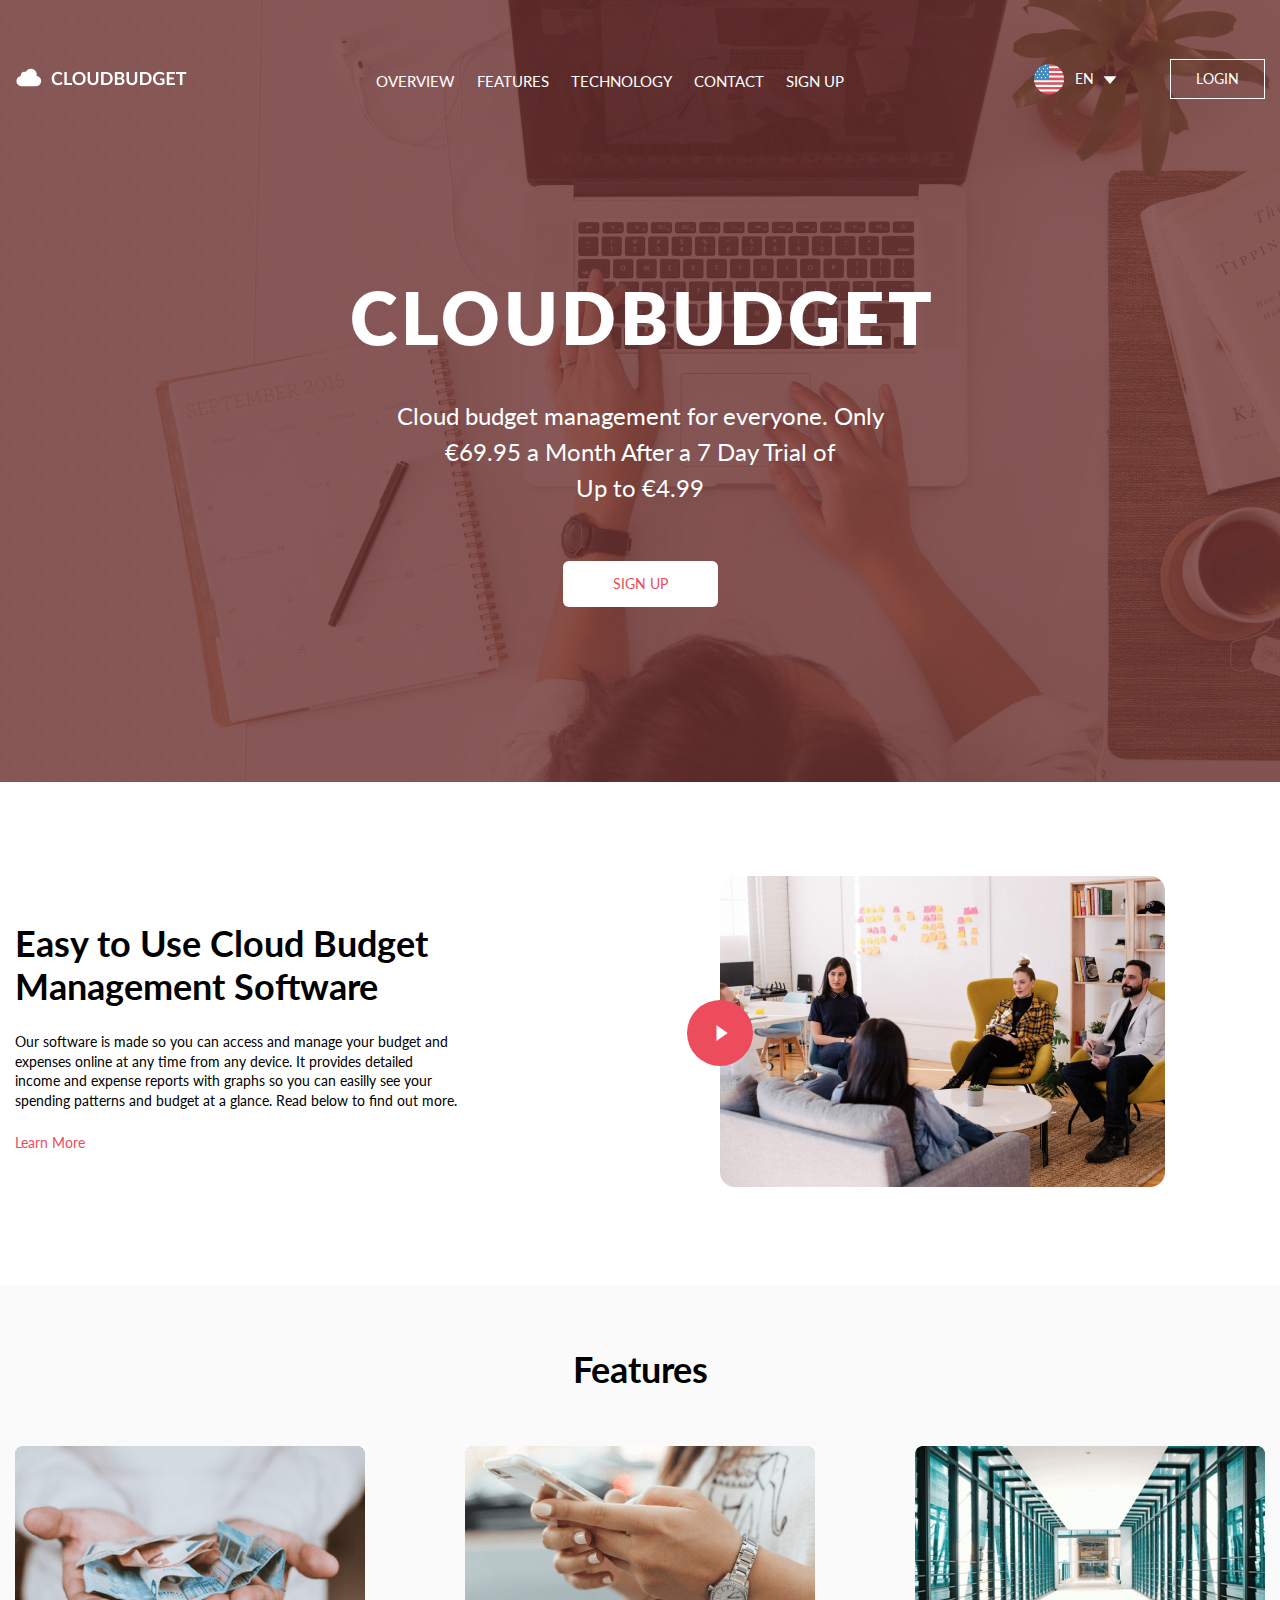
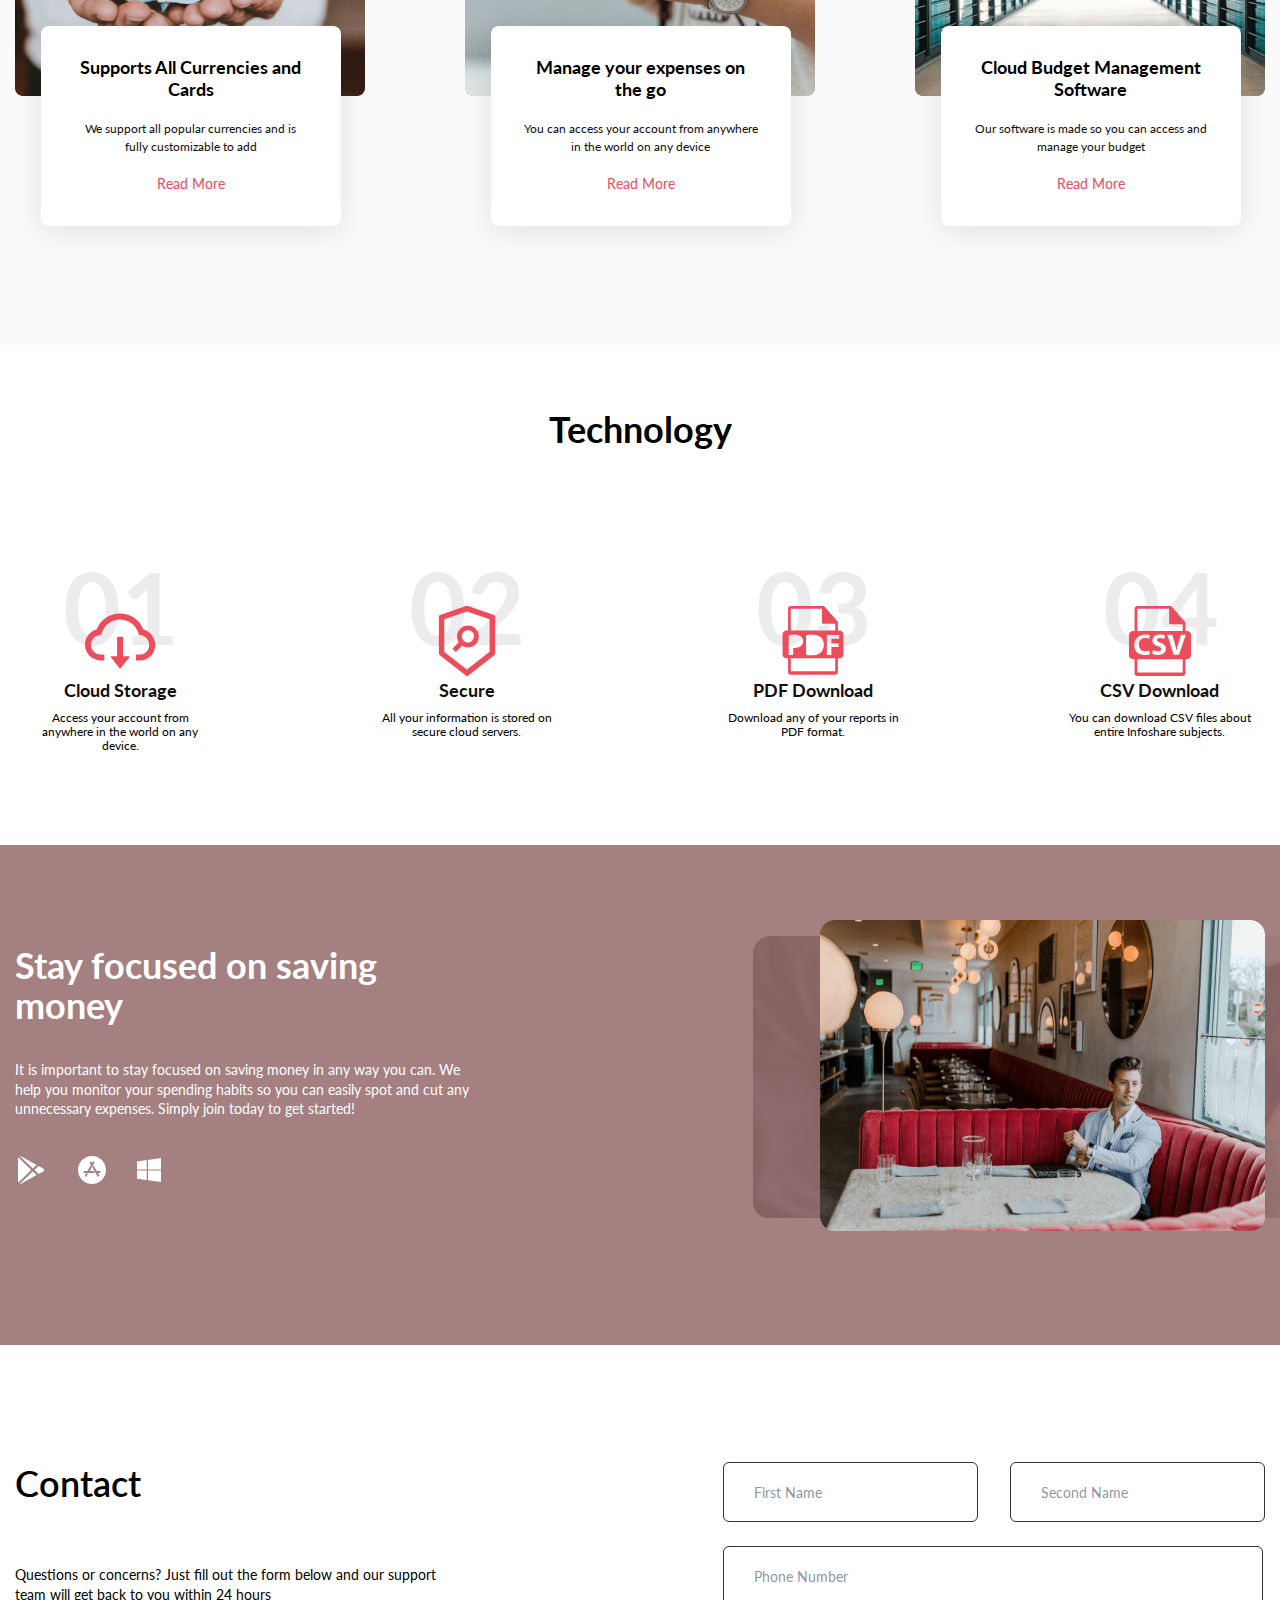
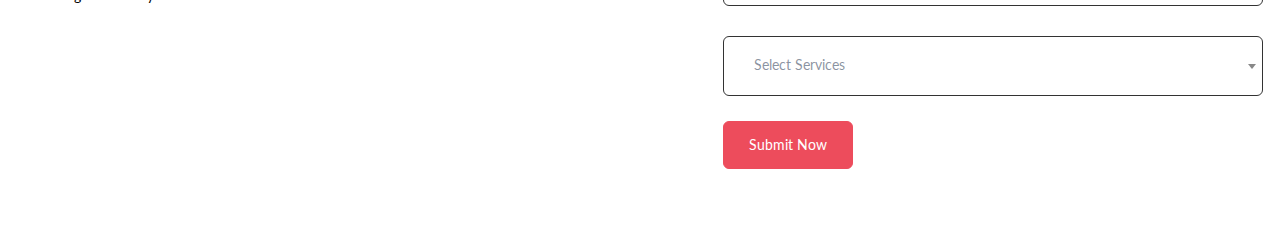
==== commit 2c12bbc9: "contact section done" ====
--- a/index.html
+++ b/index.html
@@ -7,6 +7,7 @@
     <meta http-equiv="X-UA-Compatible" content="ie=edge">
     <title>CloudBadget</title>
     <link href="https://fonts.googleapis.com/css?family=Lato:400,700,900&display=swap" rel="stylesheet">
+    <link rel="stylesheet" href="css/select2.min.css">
     <link rel="stylesheet" href="css/normalize.css">
     <link rel="stylesheet" href="css/style.css">
 </head>
@@ -15,7 +16,7 @@
     <header class="header" style="background-image: url('img/content/header-bg.jpg');">
         <div class="container-fluid">
             <div class="header__inner">
-                <img src="img/logo.png" alt="logotype" class="header__logo">
+                <a href="#"><img src="img/logo.png" alt="logotype" class="header__logo"></a>
                 <ul class="header__menu">
                     <li class="header__menu-item"><a href="#">Overview</a></li>
                     <li class="header__menu-item"><a href="#">Features</a></li>
@@ -194,8 +195,48 @@
             </div>
         </div>
     </section>
+    <section class="contact">
+        <div class="container-fluid">
+            <div class="contact__inner">
+                <div class="contact__info">
+                    <div class="contact__info-title">
+                        Contact
+                    </div>
+                    <div class="contact__info-text">
+                        Questions or concerns? Just fill out the form below and our support team will get back to you
+                        within 24 hours
+                    </div>
+                </div>
+                <form class="contact__form">
+
+                    <label>
+                        <input class="medium-field mr-1" type="text" placeholder="First Name">
+                    </label>
+                    <label>
+                        <input class="medium-field" type="text" placeholder="Second Name">
+                    </label>
+
+                    <label>
+                        <input class="lg-field" type="tel" placeholder="Phone Number" style="display: block">
+                    </label>
+                    <label>
+                        <select name="Services" id="select">
+                            <option value=""></option>
+                            <option value="overview">Overview</option>
+                            <option value="features">Features</option>
+                            <option value="technology">Technology</option>
+                        </select>
+                    </label>
+                    <label>
+                        <button class="contact__form-btn" type="submit" style="display:block">Submit Now</button>
+                    </label>
+                </form>
+            </div>
+        </div>
+    </section>
 
     <script src="https://ajax.googleapis.com/ajax/libs/jquery/3.4.1/jquery.min.js"></script>
+    <script src="js/select2.min.js"></script>
     <script src="js/main.js"></script>
 </body>
 
--- a/css/style.css
+++ b/css/style.css
@@ -1 +1 @@
-html{-webkit-box-sizing:border-box;box-sizing:border-box}*,:after,:before{-webkit-box-sizing:inherit;box-sizing:inherit}body{font-family:"Lato", sans-serif;font-weight:400;font-size:14px}li{display:inline-block}ul{padding:0;margin:0}a{text-decoration:none;color:#ED4C5C}img{display:inline-block}.container-fluid{max-width:1440px;margin:0 auto;padding:0 15px}.title{font-size:36px;line-height:43px;font-weight:700;text-align:center;padding:63px 0 55px}.img{background-position:center center;background-size:cover;background-repeat:no-repeat}.header{min-height:782px;background-position:center center;background-size:cover;background-repeat:no-repeat;color:#fff}.header__inner{display:-webkit-box;display:-ms-flexbox;display:flex;-webkit-box-pack:justify;-ms-flex-pack:justify;justify-content:space-between;-webkit-box-align:center;-ms-flex-align:center;align-items:center;padding-top:59px}.header__inner .flex-container{display:-webkit-box;display:-ms-flexbox;display:flex;-webkit-box-align:center;-ms-flex-align:center;align-items:center}.header__btn{padding:11px 25px;color:#fff;border:1px solid #fff;background-color:transparent;text-transform:uppercase}.header__localization{margin-right:51px;padding-right:25px;padding-left:42px}.header__menu{margin-top:5px}.header__menu-item{text-transform:uppercase;line-height:17px;font-size:15px;vertical-align:center}.header__menu-item a{color:#fff}.header__menu-item+.header__menu-item{margin-left:18px}.header__localization{position:relative}.header__localization .localization-lang:before{content:"";position:absolute;top:-8px;left:0;background-image:url("../img/us-flag.svg");width:32px;height:32px}.header__localization .localization-lang:after{content:'';position:absolute;top:0;right:0;background-image:url("../img/arrow-down.png");width:18px;height:18px}.header__info{display:block;margin:0 auto;margin-top:177px;max-width:580px;text-align:center}.header__info-title{font-size:72px;letter-spacing:0.05em;font-weight:800;text-transform:uppercase}.header__info-text{margin-top:39px;padding:0 15px;font-size:24px;line-height:150%}.header__info-btn{background-color:#fff;border:none;padding:15px 50px;text-transform:uppercase;border-radius:6px;margin-top:55px;color:#ED4C5C;cursor:pointer}.overview__inner{display:-webkit-box;display:-ms-flexbox;display:flex;-webkit-box-pack:justify;-ms-flex-pack:justify;justify-content:space-between;padding-bottom:95px}.overview__info{max-width:445px}.overview__info-title{font-size:36px;line-height:43px;font-weight:700;margin-top:140px}.overview__info-text{line-height:140%;margin-top:24px;margin-bottom:25px}.overview__iframe{margin-top:94px;position:relative;margin-right:100px}.overview__iframe-btn{position:absolute;padding:0;width:66px;height:66px;border:none;border-radius:50%;background-color:#ED4C5C;left:0;top:50%;cursor:pointer;-webkit-transform:translate(-50%, -50%);-ms-transform:translate(-50%, -50%);transform:translate(-50%, -50%)}.overview__iframe-btn:before{content:'';position:absolute;background-image:url("../img/content/video-play.svg");background-repeat:no-repeat;background-position:center;width:18px;height:18px;top:24px;left:26px}.features{min-height:660px;background-color:#fafafa}.features__items{display:-webkit-box;display:-ms-flexbox;display:flex;-webkit-box-pack:justify;-ms-flex-pack:justify;justify-content:space-between}.features .feature__item{position:relative;display:inline-block}.features .feature__info{max-width:300px;min-height:200px;padding:30px 32px;text-align:center;background-color:#fff;-webkit-box-shadow:0px 5px 30px rgba(0, 0, 0, 0.1);box-shadow:0px 5px 30px rgba(0, 0, 0, 0.1);border-radius:8px;position:absolute;bottom:-50%;right:7%}.features .feature__info-title{font-size:18px;line-height:22px;font-weight:700;margin-bottom:20px}.features .feature__info-text{font-size:12px;line-height:150%;color:#101010;margin-bottom:20px}.technology{min-height:500px}.technology-title{margin-bottom:100px}.technology__items{display:-webkit-box;display:-ms-flexbox;display:flex;-webkit-box-pack:justify;-ms-flex-pack:justify;justify-content:space-between}.technology__item{max-width:210px;padding:0 10px;text-align:center;position:relative}.technology__item-img{width:70px;height:70px}.technology__item-title{font-size:18px;line-height:22px;font-weight:700;color:#101010}.technology__item-text{margin-top:10px;font-size:12px;line-height:14px}.technology__item-number{color:rgba(16, 16, 16, 0.08);font-size:100px;line-height:120px;font-weight:700;position:absolute;bottom:59%;right:22%;z-index:-1}.join{min-height:500px;background-color:rgba(134, 86, 86, 0.75)}.join__inner{display:-webkit-box;display:-ms-flexbox;display:flex;-webkit-box-pack:justify;-ms-flex-pack:justify;justify-content:space-between;position:relative}.join__inner .img-wrapper{position:relative;margin-top:75px}.join__inner .img-wrapper:after,.join__inner .img-wrapper:before{content:'';position:absolute;background-repeat:no-repeat;background-size:cover;width:100%;height:90%;left:-15%;bottom:5%;z-index:-1;border-radius:15px}.join__inner .img-wrapper:before{left:-15%;bottom:5%;background-image:url("../img/content/join2.png")}.join__inner .img-wrapper:after{left:15%;bottom:5%;background-image:url("../img/content/join3.png")}.join__info{max-width:455px;margin-top:100px;color:#fff}.join__info-title{font-size:36px;line-height:40px;font-weight:700;margin-bottom:35px}.join__info-text{line-height:140%;margin-bottom:35px}.join__info-icons ul li a{display:block;height:32px}.join__info-icons .icons__list .icons__list-item{width:32px;height:32px;background-repeat:no-repeat}.join__info-icons .icons__list li+li{margin-left:25px}+html{-webkit-box-sizing:border-box;box-sizing:border-box}*,:after,:before{-webkit-box-sizing:inherit;box-sizing:inherit}body{font-family:"Lato", sans-serif;font-weight:400;font-size:14px}li{display:inline-block}ul{padding:0;margin:0}a{text-decoration:none;color:#ED4C5C}img{display:inline-block}.container-fluid{max-width:1440px;margin:0 auto;padding:0 15px}.title{font-size:36px;line-height:43px;font-weight:700;text-align:center;padding:63px 0 55px}.img{background-position:center center;background-size:cover;background-repeat:no-repeat}.mr-1{margin-right:28px}.header{min-height:782px;background-position:center center;background-size:cover;background-repeat:no-repeat;color:#fff}.header__inner{display:-webkit-box;display:-ms-flexbox;display:flex;-webkit-box-pack:justify;-ms-flex-pack:justify;justify-content:space-between;-webkit-box-align:center;-ms-flex-align:center;align-items:center;padding-top:59px}.header__inner .flex-container{display:-webkit-box;display:-ms-flexbox;display:flex;-webkit-box-align:center;-ms-flex-align:center;align-items:center}.header__btn{padding:11px 25px;color:#fff;border:1px solid #fff;background-color:transparent;text-transform:uppercase;cursor:pointer}.header__localization{margin-right:51px;padding-right:25px;padding-left:42px}.header__menu{margin-top:5px}.header__menu-item{text-transform:uppercase;line-height:17px;font-size:15px;vertical-align:center}.header__menu-item a{color:#fff}.header__menu-item+.header__menu-item{margin-left:18px}.header__localization{position:relative}.header__localization .localization-lang:before{content:"";position:absolute;top:-8px;left:0;background-image:url("../img/us-flag.svg");width:32px;height:32px}.header__localization .localization-lang:after{content:'';position:absolute;top:0;right:0;background-image:url("../img/arrow-down.png");width:18px;height:18px}.header__info{display:block;margin:0 auto;margin-top:177px;max-width:580px;text-align:center}.header__info-title{font-size:72px;letter-spacing:0.05em;font-weight:800;text-transform:uppercase}.header__info-text{margin-top:39px;padding:0 15px;font-size:24px;line-height:150%}.header__info-btn{background-color:#fff;border:none;padding:15px 50px;text-transform:uppercase;border-radius:6px;margin-top:55px;color:#ED4C5C;cursor:pointer}.overview__inner{display:-webkit-box;display:-ms-flexbox;display:flex;-webkit-box-pack:justify;-ms-flex-pack:justify;justify-content:space-between;padding-bottom:95px}.overview__info{max-width:445px}.overview__info-title{font-size:36px;line-height:43px;font-weight:700;margin-top:140px}.overview__info-text{line-height:140%;margin-top:24px;margin-bottom:25px}.overview__iframe{margin-top:94px;position:relative;margin-right:100px}.overview__iframe-btn{position:absolute;padding:0;width:66px;height:66px;border:none;border-radius:50%;background-color:#ED4C5C;left:0;top:50%;cursor:pointer;-webkit-transform:translate(-50%, -50%);-ms-transform:translate(-50%, -50%);transform:translate(-50%, -50%)}.overview__iframe-btn:before{content:'';position:absolute;background-image:url("../img/content/video-play.svg");background-repeat:no-repeat;background-position:center;width:18px;height:18px;top:24px;left:26px}.features{min-height:660px;background-color:#fafafa}.features__items{display:-webkit-box;display:-ms-flexbox;display:flex;-webkit-box-pack:justify;-ms-flex-pack:justify;justify-content:space-between}.features .feature__item{position:relative;display:inline-block}.features .feature__info{max-width:300px;min-height:200px;padding:30px 32px;text-align:center;background-color:#fff;-webkit-box-shadow:0px 5px 30px rgba(0, 0, 0, 0.1);box-shadow:0px 5px 30px rgba(0, 0, 0, 0.1);border-radius:8px;position:absolute;bottom:-50%;right:7%}.features .feature__info-title{font-size:18px;line-height:22px;font-weight:700;margin-bottom:20px}.features .feature__info-text{font-size:12px;line-height:150%;color:#101010;margin-bottom:20px}.technology{min-height:500px}.technology-title{margin-bottom:100px}.technology__items{display:-webkit-box;display:-ms-flexbox;display:flex;-webkit-box-pack:justify;-ms-flex-pack:justify;justify-content:space-between}.technology__item{max-width:210px;padding:0 10px;text-align:center;position:relative}.technology__item-img{width:70px;height:70px}.technology__item-title{font-size:18px;line-height:22px;font-weight:700;color:#101010}.technology__item-text{margin-top:10px;font-size:12px;line-height:14px}.technology__item-number{color:rgba(16, 16, 16, 0.08);font-size:100px;line-height:120px;font-weight:700;position:absolute;bottom:59%;right:22%;z-index:-1}.join{min-height:500px;background-color:rgba(134, 86, 86, 0.75)}.join__inner{display:-webkit-box;display:-ms-flexbox;display:flex;-webkit-box-pack:justify;-ms-flex-pack:justify;justify-content:space-between;position:relative}.join__inner .img-wrapper{position:relative;margin-top:75px}.join__inner .img-wrapper:after,.join__inner .img-wrapper:before{content:'';position:absolute;background-repeat:no-repeat;background-size:cover;width:100%;height:90%;left:-15%;bottom:5%;z-index:-1;border-radius:15px}.join__inner .img-wrapper:before{left:-15%;bottom:5%;background-image:url("../img/content/join2.png")}.join__inner .img-wrapper:after{left:15%;bottom:5%;background-image:url("../img/content/join3.png")}.join__info{max-width:455px;margin-top:100px;color:#fff}.join__info-title{font-size:36px;line-height:40px;font-weight:700;margin-bottom:35px}.join__info-text{line-height:140%;margin-bottom:35px}.join__info-icons ul li a{display:block;height:32px}.join__info-icons .icons__list .icons__list-item{width:32px;height:32px;background-repeat:no-repeat}.join__info-icons .icons__list li+li{margin-left:25px}.contact{min-height:500px}.contact__inner{display:-webkit-box;display:-ms-flexbox;display:flex;-webkit-box-pack:justify;-ms-flex-pack:justify;justify-content:space-between;padding-top:117px}.contact__info{max-width:435px}.contact__info-title{font-weight:600;font-size:36px;line-height:43px}.contact__info-text{font-size:14px;line-height:140%;margin-top:60px}.contact__form-btn{background-color:#ED4C5C;border:1.5px solid #ED4C5C;border-radius:6px;padding:15px 25px;margin-top:25px;color:#fff;cursor:pointer}.contact__form .medium-field{width:255px;padding-left:30px}.contact__form .lg-field{width:540px;margin-top:24px;padding-left:30px}.contact__form input,.contact__form select{border:1px solid #333333;border-radius:6px;height:60px}.contact__form input::-webkit-input-placeholder{color:rgba(19, 39, 67, 0.5)}.contact__form input:-ms-input-placeholder{color:rgba(19, 39, 67, 0.5)}.contact__form input::-ms-input-placeholder{color:rgba(19, 39, 67, 0.5)}.contact__form input::placeholder{color:rgba(19, 39, 67, 0.5)}.select2-container--default .select2-selection--single{width:540px;height:60px;position:relative;margin-top:30px;border:1px solid #333333;border-radius:6px}.select2-container--default .select2-selection--single .select2-selection__arrow{right:0;top:50%;-webkit-transform:translateY(-50%);-ms-transform:translateY(-50%);transform:translateY(-50%)}.select2-container .select2-selection--single .select2-selection__rendered{padding-left:30px;line-height:24px;padding-top:16px}.select2-search--dropdown{display:none}.select2-container--default .select2-selection--single .select2-selection__placeholder{color:rgba(19, 39, 67, 0.5)}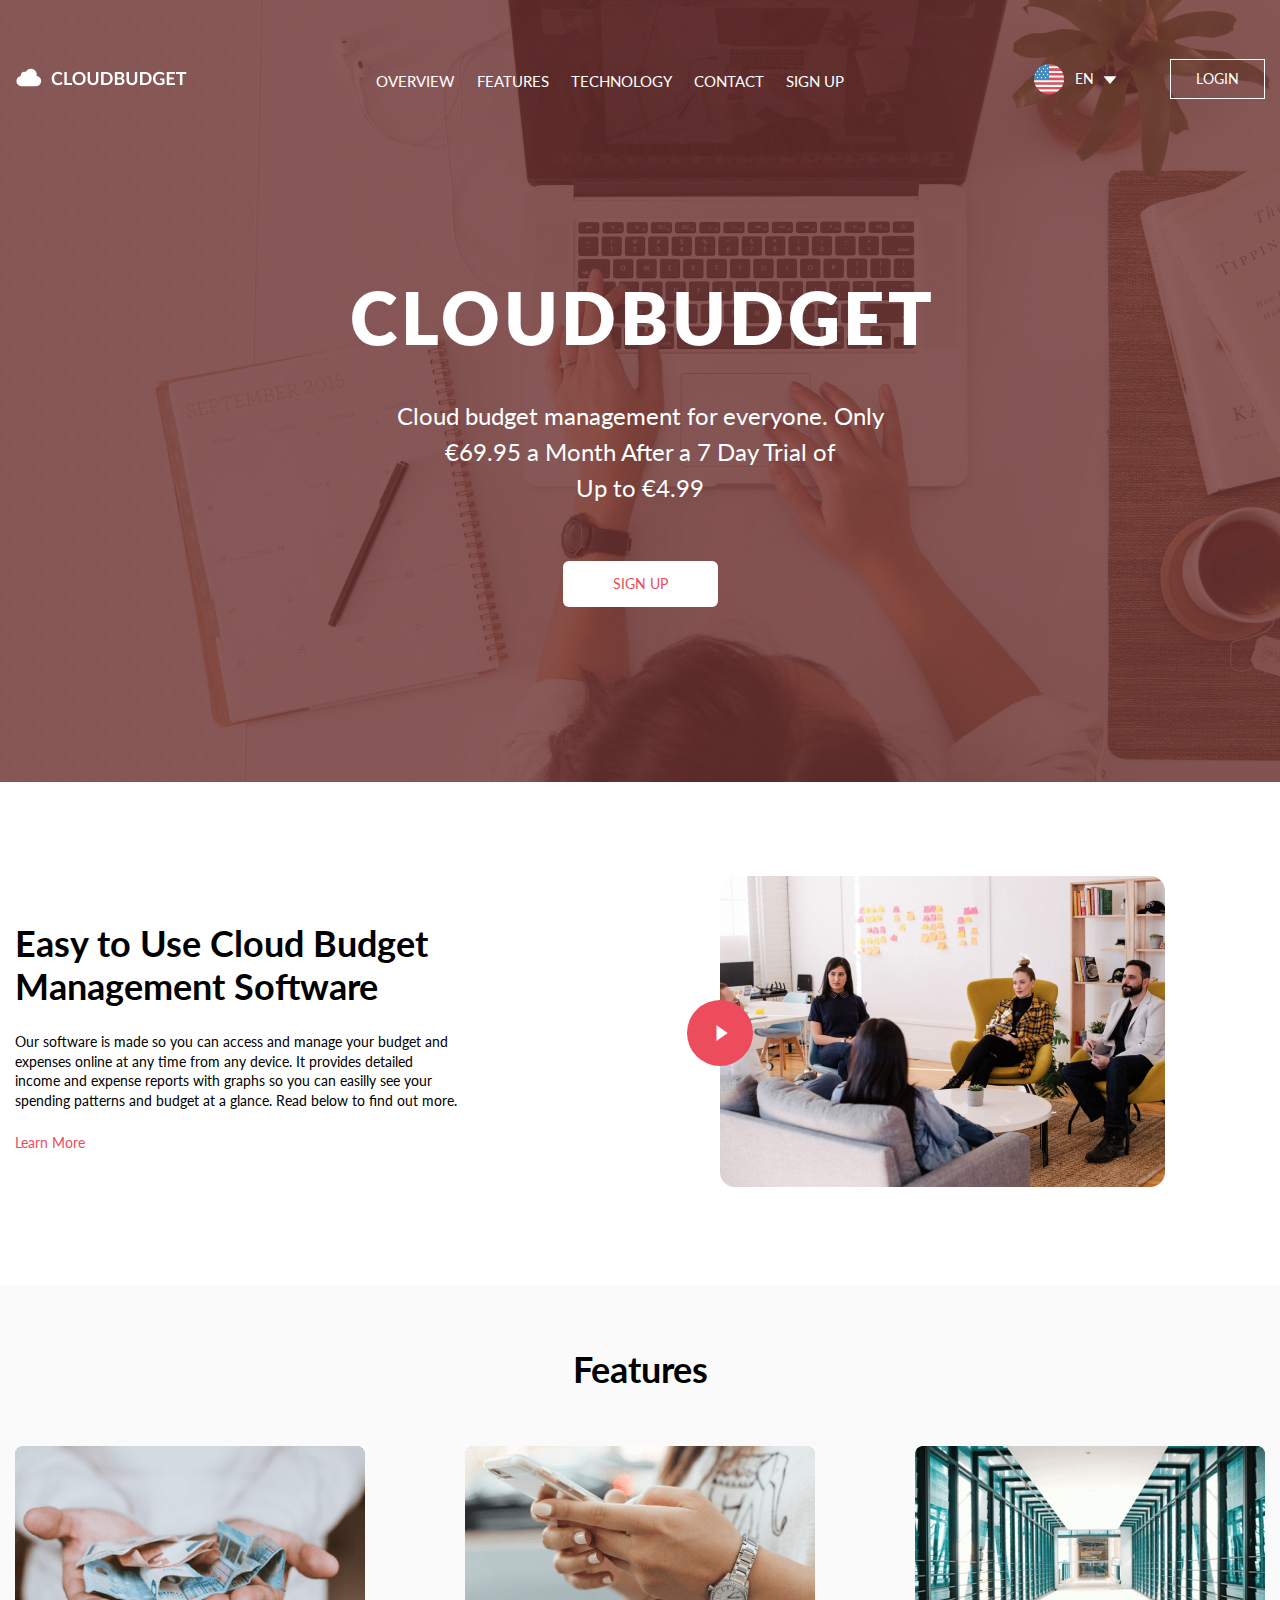
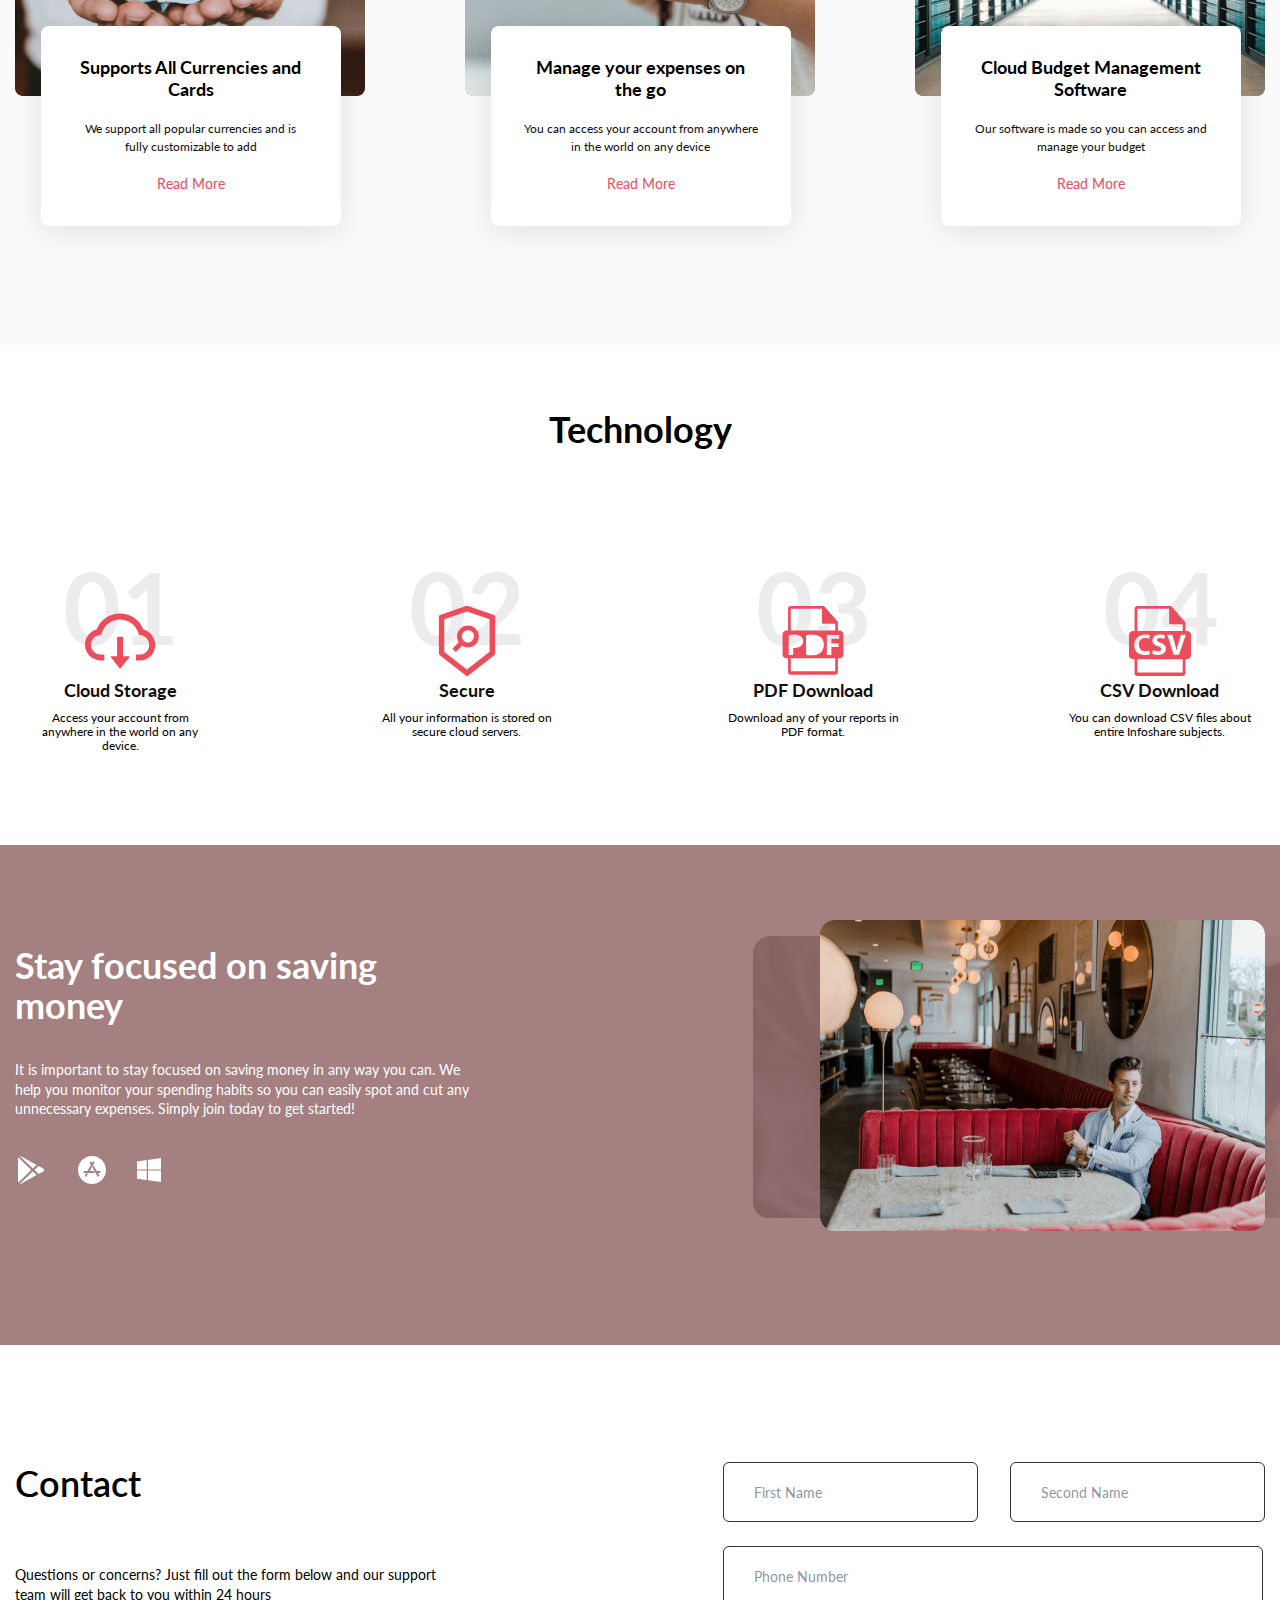
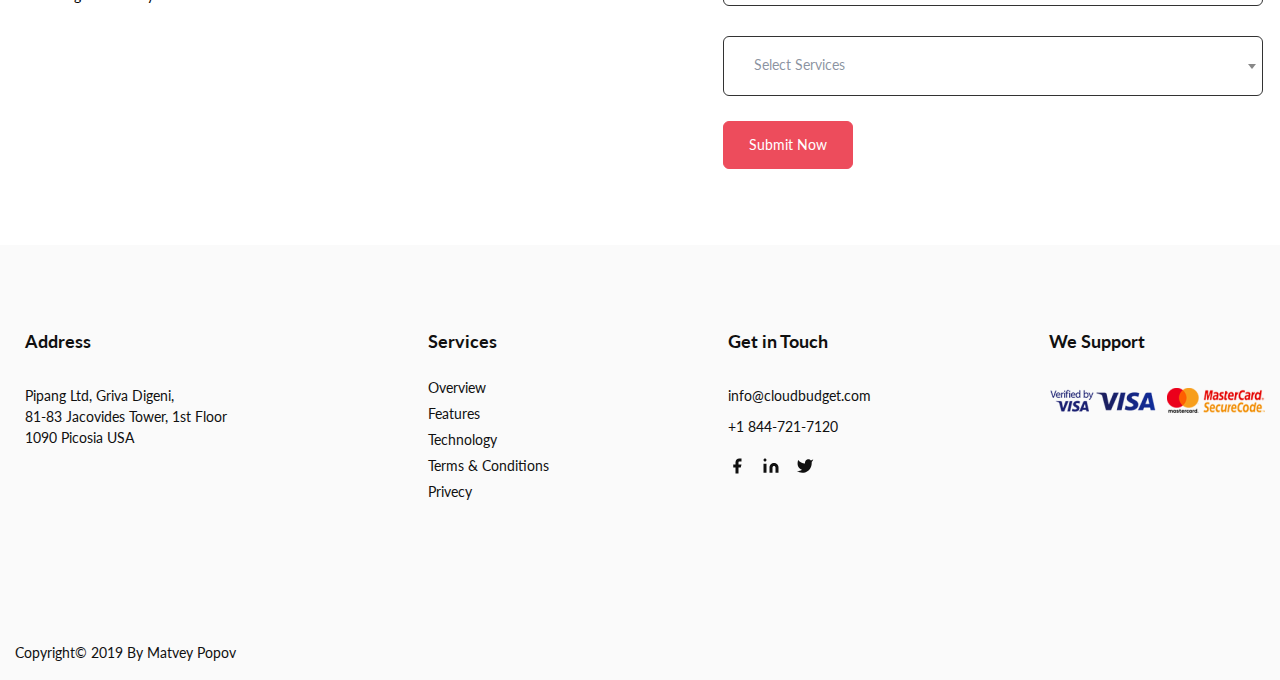
==== commit 3c7f6995: "footer done" ====
--- a/index.html
+++ b/index.html
@@ -13,227 +13,302 @@
 </head>
 
 <body>
-    <header class="header" style="background-image: url('img/content/header-bg.jpg');">
-        <div class="container-fluid">
-            <div class="header__inner">
-                <a href="#"><img src="img/logo.png" alt="logotype" class="header__logo"></a>
-                <ul class="header__menu">
-                    <li class="header__menu-item"><a href="#">Overview</a></li>
-                    <li class="header__menu-item"><a href="#">Features</a></li>
-                    <li class="header__menu-item"><a href="#">Technology</a></li>
-                    <li class="header__menu-item"><a href="#">Contact</a></li>
-                    <li class="header__menu-item"><a href="#">Sign up</a></li>
-                </ul>
-                <div class="flex-container">
-                    <div class="header__localization">
-                        <span class="localization-lang">EN</span>
-                    </div>
-                    <button class="header__btn btn" type="button">Login</button>
-                </div>
-            </div>
-            <div class="header__info">
-                <div class="header__info-title">CloudBudget</div>
-                <div class="header__info-text">
-                    Cloud budget management for everyone. Only €69.95 a Month After a 7 Day Trial of <br>
-                    Up to €4.99
-                </div>
-                <button type="button" class="header__info-btn btn">sign up</button>
-            </div>
+    <div class="wrapper">
+        <div class="content">
+            <header class="header" style="background-image: url('img/content/header-bg.jpg');">
+                <div class="container-fluid">
+                    <div class="header__inner">
+                        <a href="#"><img src="img/logo.png" alt="logotype" class="header__logo"></a>
+                        <ul class="header__menu">
+                            <li class="header__menu-item"><a href="#">Overview</a></li>
+                            <li class="header__menu-item"><a href="#">Features</a></li>
+                            <li class="header__menu-item"><a href="#">Technology</a></li>
+                            <li class="header__menu-item"><a href="#">Contact</a></li>
+                            <li class="header__menu-item"><a href="#">Sign up</a></li>
+                        </ul>
+                        <div class="flex-container">
+                            <div class="header__localization">
+                                <span class="localization-lang">EN</span>
+                            </div>
+                            <button class="header__btn btn" type="button">Login</button>
+                        </div>
+                    </div>
+                    <div class="header__info">
+                        <div class="header__info-title">CloudBudget</div>
+                        <div class="header__info-text">
+                            Cloud budget management for everyone. Only €69.95 a Month After a 7 Day Trial of <br>
+                            Up to €4.99
+                        </div>
+                        <button type="button" class="header__info-btn btn">sign up</button>
+                    </div>
+                </div>
+            </header>
+            <section class="overview">
+                <div class="container-fluid">
+                    <div class="overview__inner">
+                        <div class="overview__info">
+                            <div class="overview__info-title">
+                                Easy to Use Cloud Budget Management Software
+                            </div>
+                            <div class="overview__info-text">
+                                Our software is made so you can access and manage your budget and expenses online at any
+                                time
+                                from any device. It provides detailed income and expense reports with graphs so you can
+                                easilly
+                                see your spending patterns and budget at a glance. Read below to find out more.
+                            </div>
+                            <a class="overview__info-link" href="#">Learn More</a>
+                        </div>
+                        <div class="overview__iframe">
+                            <img class="overview__iframe-preview" src="img/content/video-bg.jpg" alt="preview">
+                            <button class="overview__iframe-btn" type="button"></button>
+                        </div>
+                    </div>
+                </div>
+            </section>
+            <section class="features">
+                <div class="container-fluid">
+                    <div class="title">
+                        Features
+                    </div>
+                    <div class="features__items">
+
+                        <div class="feature__item">
+                            <img src="img/content/feature1.png" class="feature__item-img img">
+                            <div class="feature__info">
+                                <div class="feature__info-title">
+                                    Supports All Currencies and Cards
+                                </div>
+                                <div class="feature__info-text">
+                                    We support all popular currencies and is fully customizable to add
+                                </div>
+                                <a href="#" class="feature__info-link">Read More</a>
+                            </div>
+                        </div>
+
+                        <div class="feature__item">
+                            <img src="img/content/feature2.png" class="feature__item-img img">
+                            <div class="feature__info">
+                                <div class="feature__info-title">
+                                    Manage your expenses on the go
+                                </div>
+                                <div class="feature__info-text">
+                                    You can access your account from anywhere in the world on any device
+                                </div>
+                                <a href="#" class="feature__info-link">Read More</a>
+                            </div>
+                        </div>
+
+                        <div class="feature__item">
+                            <img src="img/content/feature3.png" class="feature__item-img img">
+                            <div class="feature__info">
+                                <div class="feature__info-title">
+                                    Cloud Budget Management Software
+                                </div>
+                                <div class="feature__info-text">
+                                    Our software is made so you can access and manage your budget
+                                </div>
+                                <a href="#" class="feature__info-link">Read More</a>
+                            </div>
+                        </div>
+
+                    </div>
+                </div>
+            </section>
+            <section class="technology">
+                <div class="container-fluid">
+                    <div class="title technology-title">
+                        Technology
+                    </div>
+                    <div class="technology__items">
+
+                        <div class="technology__item">
+                            <span class="technology__item-number">01</span>
+                            <img class="technology__item-img img" src="img/content/cloud.svg" alt="cloud storage">
+                            <div class="technology__item-title">
+                                Cloud Storage
+                            </div>
+                            <div class="technology__item-text">
+                                Access your account from anywhere in the world on any device.
+                            </div>
+                        </div>
+
+                        <div class="technology__item">
+                            <span class="technology__item-number">02</span>
+                            <img class="technology__item-img img" src="img/content/secure.svg" alt="cloud storage">
+                            <div class="technology__item-title">
+                                Secure
+                            </div>
+                            <div class="technology__item-text">
+                                All your information is stored on secure cloud servers.
+                            </div>
+                        </div>
+
+                        <div class="technology__item">
+                            <span class="technology__item-number">03</span>
+                            <img class="technology__item-img img" src="img/content/pdf.svg" alt="cloud storage">
+                            <div class="technology__item-title">
+                                PDF Download
+                            </div>
+                            <div class="technology__item-text">
+                                Download any of your reports in PDF format.
+                            </div>
+                        </div>
+
+                        <div class="technology__item">
+                            <span class="technology__item-number">04</span>
+                            <img class="technology__item-img img" src="img/content/csv.svg" alt="cloud storage">
+                            <div class="technology__item-title">
+                                CSV Download
+                            </div>
+                            <div class="technology__item-text">
+                                You can download CSV files about entire Infoshare subjects.
+                            </div>
+                        </div>
+
+                    </div>
+                </div>
+            </section>
+            <section class="join">
+                <div class="container-fluid">
+                    <div class="join__inner">
+                        <div class="join__info">
+                            <div class="join__info-title">
+                                Stay focused on saving money
+                            </div>
+                            <div class="join__info-text">
+                                It is important to stay focused on saving money in any way you can. We help you monitor
+                                your
+                                spending habits so you can easily spot and cut any unnecessary expenses. Simply join
+                                today
+                                to
+                                get
+                                started!
+                            </div>
+                            <div class="join__info-icons">
+                                <ul class="icons__list">
+                                    <li style="background-image: url('img/content/google.svg');"
+                                        class="icons__list-item"><a href="#"></a></li>
+                                    <li style="background-image: url('img/content/apple.svg');"
+                                        class="icons__list-item"><a href="#"></a></li>
+                                    <li style="background-image: url('img/content/windows.svg'); width: 28px; height: 28px;"
+                                        class="icons__list-item"><a href="#"></a></li>
+                                </ul>
+                            </div>
+                        </div>
+                        <div class="img-wrapper">
+                            <img class="join__img-main" src="img/content/join1.png">
+                        </div>
+                    </div>
+                </div>
+            </section>
+            <section class="contact">
+                <div class="container-fluid">
+                    <div class="contact__inner">
+                        <div class="contact__info">
+                            <div class="contact__info-title">
+                                Contact
+                            </div>
+                            <div class="contact__info-text">
+                                Questions or concerns? Just fill out the form below and our support team will get back
+                                to
+                                you
+                                within 24 hours
+                            </div>
+                        </div>
+                        <form class="contact__form">
+
+                            <label>
+                                <input class="medium-field mr-1" type="text" placeholder="First Name">
+                            </label>
+                            <label>
+                                <input class="medium-field" type="text" placeholder="Second Name">
+                            </label>
+
+                            <label>
+                                <input class="lg-field" type="tel" placeholder="Phone Number" style="display: block">
+                            </label>
+                            <label>
+                                <select name="Services" id="select">
+                                    <option value=""></option>
+                                    <option value="overview">Overview</option>
+                                    <option value="features">Features</option>
+                                    <option value="technology">Technology</option>
+                                </select>
+                            </label>
+                            <label>
+                                <button class="contact__form-btn" type="submit" style="display:block">Submit
+                                    Now</button>
+                            </label>
+                        </form>
+                    </div>
+                </div>
+            </section>
         </div>
-    </header>
-    <section class="overview">
-        <div class="container-fluid">
-            <div class="overview__inner">
-                <div class="overview__info">
-                    <div class="overview__info-title">
-                        Easy to Use Cloud Budget Management Software
-                    </div>
-                    <div class="overview__info-text">
-                        Our software is made so you can access and manage your budget and expenses online at any time
-                        from any device. It provides detailed income and expense reports with graphs so you can easilly
-                        see your spending patterns and budget at a glance. Read below to find out more.
-                    </div>
-                    <a class="overview__info-link" href="#">Learn More</a>
-                </div>
-                <div class="overview__iframe">
-                    <img class="overview__iframe-preview" src="img/content/video-bg.jpg" alt="preview">
-                    <button class="overview__iframe-btn" type="button"></button>
-                </div>
-            </div>
+        <div class="footer">
+            <footer class="footer">
+                <div class="container-fluid">
+                    <div class="footer__inner">
+
+                        <div class="footer__address">
+                            <div class="footer-title">
+                                Address
+                            </div>
+                            <div class="footer__address-text">
+                                Pipang Ltd, Griva Digeni, <br>
+                                81-83 Jacovides Tower, 1st Floor
+                                1090 Picosia USA
+                            </div>
+                        </div>
+
+                        <div class="footer__services">
+                            <div class="footer-title">
+                                Services
+                            </div>
+                            <ul class="footer__services-menu">
+                                <li class="services-menu__item"><a href="#">Overview</a></li>
+                                <li class="services-menu__item"><a href="#">Features</a></li>
+                                <li class="services-menu__item"><a href="#">Technology</a></li>
+                                <li class="services-menu__item"><a href="#">Terms & Conditions</a></li>
+                                <li class="services-menu__item"><a href="#">Privecy</a></li>
+                            </ul>
+                        </div>
+
+                        <div class="footer__contact">
+                            <div class="footer-title">
+                                Get in Touch
+                            </div>
+                            <div class="footer__contact-text">
+                                info@cloudbudget.com
+                            </div>
+                            <div class="footer__contact-phone">
+                                +1 844-721-7120
+                            </div>
+                            <div class="footer__contact-icons">
+                                <a class="footer__contact-icon" href="#"><img src="img/content/facebook.svg"
+                                        alt="facebook"></a>
+                                <a class="footer__contact-icon" href="#"><img src="img/content/linkedin.svg"
+                                        alt="inkedin"></a>
+                                <a class="footer__contact-icon" href="#"><img src="img/content/twitter.svg"
+                                        alt="twitter"></a>
+                            </div>
+                        </div>
+
+                        <div class="footer__support">
+                            <div class="footer-title">
+                                We Support
+                            </div>
+                            <div class="footer__support-icons">
+                                <img src="img/content/cards.png" alt="supported cards">
+                            </div>
+                        </div>
+
+                    </div>
+                    <p class="copyright">Copyright&copy; 2019 By Matvey Popov</p>
+                </div>
+            </footer>
         </div>
-    </section>
-    <section class="features">
-        <div class="container-fluid">
-            <div class="title">
-                Features
-            </div>
-            <div class="features__items">
-
-                <div class="feature__item">
-                    <img src="img/content/feature1.png" class="feature__item-img img">
-                    <div class="feature__info">
-                        <div class="feature__info-title">
-                            Supports All Currencies and Cards
-                        </div>
-                        <div class="feature__info-text">
-                            We support all popular currencies and is fully customizable to add
-                        </div>
-                        <a href="#" class="feature__info-link">Read More</a>
-                    </div>
-                </div>
-
-                <div class="feature__item">
-                    <img src="img/content/feature2.png" class="feature__item-img img">
-                    <div class="feature__info">
-                        <div class="feature__info-title">
-                            Manage your expenses on the go
-                        </div>
-                        <div class="feature__info-text">
-                            You can access your account from anywhere in the world on any device
-                        </div>
-                        <a href="#" class="feature__info-link">Read More</a>
-                    </div>
-                </div>
-
-                <div class="feature__item">
-                    <img src="img/content/feature3.png" class="feature__item-img img">
-                    <div class="feature__info">
-                        <div class="feature__info-title">
-                            Cloud Budget Management Software
-                        </div>
-                        <div class="feature__info-text">
-                            Our software is made so you can access and manage your budget
-                        </div>
-                        <a href="#" class="feature__info-link">Read More</a>
-                    </div>
-                </div>
-
-            </div>
-        </div>
-    </section>
-    <section class="technology">
-        <div class="container-fluid">
-            <div class="title technology-title">
-                Technology
-            </div>
-            <div class="technology__items">
-
-                <div class="technology__item">
-                    <span class="technology__item-number">01</span>
-                    <img class="technology__item-img img" src="img/content/cloud.svg" alt="cloud storage">
-                    <div class="technology__item-title">
-                        Cloud Storage
-                    </div>
-                    <div class="technology__item-text">
-                        Access your account from anywhere in the world on any device.
-                    </div>
-                </div>
-
-                <div class="technology__item">
-                    <span class="technology__item-number">02</span>
-                    <img class="technology__item-img img" src="img/content/secure.svg" alt="cloud storage">
-                    <div class="technology__item-title">
-                        Secure
-                    </div>
-                    <div class="technology__item-text">
-                        All your information is stored on secure cloud servers.
-                    </div>
-                </div>
-
-                <div class="technology__item">
-                    <span class="technology__item-number">03</span>
-                    <img class="technology__item-img img" src="img/content/pdf.svg" alt="cloud storage">
-                    <div class="technology__item-title">
-                        PDF Download
-                    </div>
-                    <div class="technology__item-text">
-                        Download any of your reports in PDF format.
-                    </div>
-                </div>
-
-                <div class="technology__item">
-                    <span class="technology__item-number">04</span>
-                    <img class="technology__item-img img" src="img/content/csv.svg" alt="cloud storage">
-                    <div class="technology__item-title">
-                        CSV Download
-                    </div>
-                    <div class="technology__item-text">
-                        You can download CSV files about entire Infoshare subjects.
-                    </div>
-                </div>
-
-            </div>
-        </div>
-    </section>
-    <section class="join">
-        <div class="container-fluid">
-            <div class="join__inner">
-                <div class="join__info">
-                    <div class="join__info-title">
-                        Stay focused on saving money
-                    </div>
-                    <div class="join__info-text">
-                        It is important to stay focused on saving money in any way you can. We help you monitor your
-                        spending habits so you can easily spot and cut any unnecessary expenses. Simply join today to
-                        get
-                        started!
-                    </div>
-                    <div class="join__info-icons">
-                        <ul class="icons__list">
-                            <li style="background-image: url('img/content/google.svg');" class="icons__list-item"><a
-                                    href="#"></a></li>
-                            <li style="background-image: url('img/content/apple.svg');" class="icons__list-item"><a
-                                    href="#"></a></li>
-                            <li style="background-image: url('img/content/windows.svg'); width: 28px; height: 28px;"
-                                class="icons__list-item"><a href="#"></a></li>
-                        </ul>
-                    </div>
-                </div>
-                <div class="img-wrapper">
-                    <img class="join__img-main" src="img/content/join1.png">
-                </div>
-            </div>
-        </div>
-    </section>
-    <section class="contact">
-        <div class="container-fluid">
-            <div class="contact__inner">
-                <div class="contact__info">
-                    <div class="contact__info-title">
-                        Contact
-                    </div>
-                    <div class="contact__info-text">
-                        Questions or concerns? Just fill out the form below and our support team will get back to you
-                        within 24 hours
-                    </div>
-                </div>
-                <form class="contact__form">
-
-                    <label>
-                        <input class="medium-field mr-1" type="text" placeholder="First Name">
-                    </label>
-                    <label>
-                        <input class="medium-field" type="text" placeholder="Second Name">
-                    </label>
-
-                    <label>
-                        <input class="lg-field" type="tel" placeholder="Phone Number" style="display: block">
-                    </label>
-                    <label>
-                        <select name="Services" id="select">
-                            <option value=""></option>
-                            <option value="overview">Overview</option>
-                            <option value="features">Features</option>
-                            <option value="technology">Technology</option>
-                        </select>
-                    </label>
-                    <label>
-                        <button class="contact__form-btn" type="submit" style="display:block">Submit Now</button>
-                    </label>
-                </form>
-            </div>
-        </div>
-    </section>
+    </div>
 
     <script src="https://ajax.googleapis.com/ajax/libs/jquery/3.4.1/jquery.min.js"></script>
     <script src="js/select2.min.js"></script>
--- a/css/style.css
+++ b/css/style.css
@@ -1 +1 @@
-html{-webkit-box-sizing:border-box;box-sizing:border-box}*,:after,:before{-webkit-box-sizing:inherit;box-sizing:inherit}body{font-family:"Lato", sans-serif;font-weight:400;font-size:14px}li{display:inline-block}ul{padding:0;margin:0}a{text-decoration:none;color:#ED4C5C}img{display:inline-block}.container-fluid{max-width:1440px;margin:0 auto;padding:0 15px}.title{font-size:36px;line-height:43px;font-weight:700;text-align:center;padding:63px 0 55px}.img{background-position:center center;background-size:cover;background-repeat:no-repeat}.mr-1{margin-right:28px}.header{min-height:782px;background-position:center center;background-size:cover;background-repeat:no-repeat;color:#fff}.header__inner{display:-webkit-box;display:-ms-flexbox;display:flex;-webkit-box-pack:justify;-ms-flex-pack:justify;justify-content:space-between;-webkit-box-align:center;-ms-flex-align:center;align-items:center;padding-top:59px}.header__inner .flex-container{display:-webkit-box;display:-ms-flexbox;display:flex;-webkit-box-align:center;-ms-flex-align:center;align-items:center}.header__btn{padding:11px 25px;color:#fff;border:1px solid #fff;background-color:transparent;text-transform:uppercase;cursor:pointer}.header__localization{margin-right:51px;padding-right:25px;padding-left:42px}.header__menu{margin-top:5px}.header__menu-item{text-transform:uppercase;line-height:17px;font-size:15px;vertical-align:center}.header__menu-item a{color:#fff}.header__menu-item+.header__menu-item{margin-left:18px}.header__localization{position:relative}.header__localization .localization-lang:before{content:"";position:absolute;top:-8px;left:0;background-image:url("../img/us-flag.svg");width:32px;height:32px}.header__localization .localization-lang:after{content:'';position:absolute;top:0;right:0;background-image:url("../img/arrow-down.png");width:18px;height:18px}.header__info{display:block;margin:0 auto;margin-top:177px;max-width:580px;text-align:center}.header__info-title{font-size:72px;letter-spacing:0.05em;font-weight:800;text-transform:uppercase}.header__info-text{margin-top:39px;padding:0 15px;font-size:24px;line-height:150%}.header__info-btn{background-color:#fff;border:none;padding:15px 50px;text-transform:uppercase;border-radius:6px;margin-top:55px;color:#ED4C5C;cursor:pointer}.overview__inner{display:-webkit-box;display:-ms-flexbox;display:flex;-webkit-box-pack:justify;-ms-flex-pack:justify;justify-content:space-between;padding-bottom:95px}.overview__info{max-width:445px}.overview__info-title{font-size:36px;line-height:43px;font-weight:700;margin-top:140px}.overview__info-text{line-height:140%;margin-top:24px;margin-bottom:25px}.overview__iframe{margin-top:94px;position:relative;margin-right:100px}.overview__iframe-btn{position:absolute;padding:0;width:66px;height:66px;border:none;border-radius:50%;background-color:#ED4C5C;left:0;top:50%;cursor:pointer;-webkit-transform:translate(-50%, -50%);-ms-transform:translate(-50%, -50%);transform:translate(-50%, -50%)}.overview__iframe-btn:before{content:'';position:absolute;background-image:url("../img/content/video-play.svg");background-repeat:no-repeat;background-position:center;width:18px;height:18px;top:24px;left:26px}.features{min-height:660px;background-color:#fafafa}.features__items{display:-webkit-box;display:-ms-flexbox;display:flex;-webkit-box-pack:justify;-ms-flex-pack:justify;justify-content:space-between}.features .feature__item{position:relative;display:inline-block}.features .feature__info{max-width:300px;min-height:200px;padding:30px 32px;text-align:center;background-color:#fff;-webkit-box-shadow:0px 5px 30px rgba(0, 0, 0, 0.1);box-shadow:0px 5px 30px rgba(0, 0, 0, 0.1);border-radius:8px;position:absolute;bottom:-50%;right:7%}.features .feature__info-title{font-size:18px;line-height:22px;font-weight:700;margin-bottom:20px}.features .feature__info-text{font-size:12px;line-height:150%;color:#101010;margin-bottom:20px}.technology{min-height:500px}.technology-title{margin-bottom:100px}.technology__items{display:-webkit-box;display:-ms-flexbox;display:flex;-webkit-box-pack:justify;-ms-flex-pack:justify;justify-content:space-between}.technology__item{max-width:210px;padding:0 10px;text-align:center;position:relative}.technology__item-img{width:70px;height:70px}.technology__item-title{font-size:18px;line-height:22px;font-weight:700;color:#101010}.technology__item-text{margin-top:10px;font-size:12px;line-height:14px}.technology__item-number{color:rgba(16, 16, 16, 0.08);font-size:100px;line-height:120px;font-weight:700;position:absolute;bottom:59%;right:22%;z-index:-1}.join{min-height:500px;background-color:rgba(134, 86, 86, 0.75)}.join__inner{display:-webkit-box;display:-ms-flexbox;display:flex;-webkit-box-pack:justify;-ms-flex-pack:justify;justify-content:space-between;position:relative}.join__inner .img-wrapper{position:relative;margin-top:75px}.join__inner .img-wrapper:after,.join__inner .img-wrapper:before{content:'';position:absolute;background-repeat:no-repeat;background-size:cover;width:100%;height:90%;left:-15%;bottom:5%;z-index:-1;border-radius:15px}.join__inner .img-wrapper:before{left:-15%;bottom:5%;background-image:url("../img/content/join2.png")}.join__inner .img-wrapper:after{left:15%;bottom:5%;background-image:url("../img/content/join3.png")}.join__info{max-width:455px;margin-top:100px;color:#fff}.join__info-title{font-size:36px;line-height:40px;font-weight:700;margin-bottom:35px}.join__info-text{line-height:140%;margin-bottom:35px}.join__info-icons ul li a{display:block;height:32px}.join__info-icons .icons__list .icons__list-item{width:32px;height:32px;background-repeat:no-repeat}.join__info-icons .icons__list li+li{margin-left:25px}.contact{min-height:500px}.contact__inner{display:-webkit-box;display:-ms-flexbox;display:flex;-webkit-box-pack:justify;-ms-flex-pack:justify;justify-content:space-between;padding-top:117px}.contact__info{max-width:435px}.contact__info-title{font-weight:600;font-size:36px;line-height:43px}.contact__info-text{font-size:14px;line-height:140%;margin-top:60px}.contact__form-btn{background-color:#ED4C5C;border:1.5px solid #ED4C5C;border-radius:6px;padding:15px 25px;margin-top:25px;color:#fff;cursor:pointer}.contact__form .medium-field{width:255px;padding-left:30px}.contact__form .lg-field{width:540px;margin-top:24px;padding-left:30px}.contact__form input,.contact__form select{border:1px solid #333333;border-radius:6px;height:60px}.contact__form input::-webkit-input-placeholder{color:rgba(19, 39, 67, 0.5)}.contact__form input:-ms-input-placeholder{color:rgba(19, 39, 67, 0.5)}.contact__form input::-ms-input-placeholder{color:rgba(19, 39, 67, 0.5)}.contact__form input::placeholder{color:rgba(19, 39, 67, 0.5)}.select2-container--default .select2-selection--single{width:540px;height:60px;position:relative;margin-top:30px;border:1px solid #333333;border-radius:6px}.select2-container--default .select2-selection--single .select2-selection__arrow{right:0;top:50%;-webkit-transform:translateY(-50%);-ms-transform:translateY(-50%);transform:translateY(-50%)}.select2-container .select2-selection--single .select2-selection__rendered{padding-left:30px;line-height:24px;padding-top:16px}.select2-search--dropdown{display:none}.select2-container--default .select2-selection--single .select2-selection__placeholder{color:rgba(19, 39, 67, 0.5)}+html{-webkit-box-sizing:border-box;box-sizing:border-box;height:100%}*,:after,:before{-webkit-box-sizing:inherit;box-sizing:inherit}body{font-family:"Lato", sans-serif;font-weight:400;font-size:14px;height:100%}li{display:inline-block}ul{padding:0;margin:0}a{text-decoration:none;color:#ED4C5C}img{display:inline-block}.wrapper{display:-webkit-box;display:-ms-flexbox;display:flex;-webkit-box-orient:vertical;-webkit-box-direction:normal;-ms-flex-direction:column;flex-direction:column;min-height:100%}.content{-webkit-box-flex:1;-ms-flex:1 0 auto;flex:1 0 auto}.footer{-webkit-box-flex:0;-ms-flex:0 0 auto;flex:0 0 auto}.container-fluid{max-width:1440px;margin:0 auto;padding:0 15px}.title{font-size:36px;line-height:43px;font-weight:700;text-align:center;padding:63px 0 55px}.img{background-position:center center;background-size:cover;background-repeat:no-repeat}.mr-1{margin-right:28px}.footer-title{font-size:18px;line-height:22px;font-weight:700;margin-top:85px;margin-bottom:33px}.header{min-height:782px;background-position:center center;background-size:cover;background-repeat:no-repeat;color:#fff}.header__inner{display:-webkit-box;display:-ms-flexbox;display:flex;-webkit-box-pack:justify;-ms-flex-pack:justify;justify-content:space-between;-webkit-box-align:center;-ms-flex-align:center;align-items:center;padding-top:59px}.header__inner .flex-container{display:-webkit-box;display:-ms-flexbox;display:flex;-webkit-box-align:center;-ms-flex-align:center;align-items:center}.header__btn{padding:11px 25px;color:#fff;border:1px solid #fff;background-color:transparent;text-transform:uppercase;cursor:pointer}.header__localization{margin-right:51px;padding-right:25px;padding-left:42px}.header__menu{margin-top:5px}.header__menu-item{text-transform:uppercase;line-height:17px;font-size:15px;vertical-align:center}.header__menu-item a{color:#fff}.header__menu-item+.header__menu-item{margin-left:18px}.header__localization{position:relative}.header__localization .localization-lang:before{content:"";position:absolute;top:-8px;left:0;background-image:url("../img/us-flag.svg");width:32px;height:32px}.header__localization .localization-lang:after{content:'';position:absolute;top:0;right:0;background-image:url("../img/arrow-down.png");width:18px;height:18px}.header__info{display:block;margin:0 auto;margin-top:177px;max-width:580px;text-align:center}.header__info-title{font-size:72px;letter-spacing:0.05em;font-weight:800;text-transform:uppercase}.header__info-text{margin-top:39px;padding:0 15px;font-size:24px;line-height:150%}.header__info-btn{background-color:#fff;border:none;padding:15px 50px;text-transform:uppercase;border-radius:6px;margin-top:55px;color:#ED4C5C;cursor:pointer}.overview__inner{display:-webkit-box;display:-ms-flexbox;display:flex;-webkit-box-pack:justify;-ms-flex-pack:justify;justify-content:space-between;padding-bottom:95px}.overview__info{max-width:445px}.overview__info-title{font-size:36px;line-height:43px;font-weight:700;margin-top:140px}.overview__info-text{line-height:140%;margin-top:24px;margin-bottom:25px}.overview__iframe{margin-top:94px;position:relative;margin-right:100px}.overview__iframe-btn{position:absolute;padding:0;width:66px;height:66px;border:none;border-radius:50%;background-color:#ED4C5C;left:0;top:50%;cursor:pointer;-webkit-transform:translate(-50%, -50%);-ms-transform:translate(-50%, -50%);transform:translate(-50%, -50%)}.overview__iframe-btn:before{content:'';position:absolute;background-image:url("../img/content/video-play.svg");background-repeat:no-repeat;background-position:center;width:18px;height:18px;top:24px;left:26px}.features{min-height:660px;background-color:#fafafa}.features__items{display:-webkit-box;display:-ms-flexbox;display:flex;-webkit-box-pack:justify;-ms-flex-pack:justify;justify-content:space-between}.features .feature__item{position:relative;display:inline-block}.features .feature__info{max-width:300px;min-height:200px;padding:30px 32px;text-align:center;background-color:#fff;-webkit-box-shadow:0px 5px 30px rgba(0, 0, 0, 0.1);box-shadow:0px 5px 30px rgba(0, 0, 0, 0.1);border-radius:8px;position:absolute;bottom:-50%;right:7%}.features .feature__info-title{font-size:18px;line-height:22px;font-weight:700;margin-bottom:20px}.features .feature__info-text{font-size:12px;line-height:150%;color:#101010;margin-bottom:20px}.technology{min-height:500px}.technology-title{margin-bottom:100px}.technology__items{display:-webkit-box;display:-ms-flexbox;display:flex;-webkit-box-pack:justify;-ms-flex-pack:justify;justify-content:space-between}.technology__item{max-width:210px;padding:0 10px;text-align:center;position:relative}.technology__item-img{width:70px;height:70px}.technology__item-title{font-size:18px;line-height:22px;font-weight:700;color:#101010}.technology__item-text{margin-top:10px;font-size:12px;line-height:14px}.technology__item-number{color:rgba(16, 16, 16, 0.08);font-size:100px;line-height:120px;font-weight:700;position:absolute;bottom:59%;right:22%;z-index:-1}.join{min-height:500px;background-color:rgba(134, 86, 86, 0.75)}.join__inner{display:-webkit-box;display:-ms-flexbox;display:flex;-webkit-box-pack:justify;-ms-flex-pack:justify;justify-content:space-between;position:relative}.join__inner .img-wrapper{position:relative;margin-top:75px}.join__inner .img-wrapper:after,.join__inner .img-wrapper:before{content:'';position:absolute;background-repeat:no-repeat;background-size:cover;width:100%;height:90%;left:-15%;bottom:5%;z-index:-1;border-radius:15px}.join__inner .img-wrapper:before{left:-15%;bottom:5%;background-image:url("../img/content/join2.png")}.join__inner .img-wrapper:after{left:15%;bottom:5%;background-image:url("../img/content/join3.png")}.join__info{max-width:455px;margin-top:100px;color:#fff}.join__info-title{font-size:36px;line-height:40px;font-weight:700;margin-bottom:35px}.join__info-text{line-height:140%;margin-bottom:35px}.join__info-icons ul li a{display:block;height:32px}.join__info-icons .icons__list .icons__list-item{width:32px;height:32px;background-repeat:no-repeat}.join__info-icons .icons__list li+li{margin-left:25px}.contact{min-height:500px}.contact__inner{display:-webkit-box;display:-ms-flexbox;display:flex;-webkit-box-pack:justify;-ms-flex-pack:justify;justify-content:space-between;padding-top:117px}.contact__info{max-width:435px}.contact__info-title{font-weight:600;font-size:36px;line-height:43px}.contact__info-text{font-size:14px;line-height:140%;margin-top:60px}.contact__form-btn{background-color:#ED4C5C;border:1.5px solid #ED4C5C;border-radius:6px;padding:15px 25px;margin-top:25px;color:#fff;cursor:pointer}.contact__form .medium-field{width:255px;padding-left:30px}.contact__form .lg-field{width:540px;margin-top:24px;padding-left:30px}.contact__form input,.contact__form select{border:1px solid #333333;border-radius:6px;height:60px}.contact__form input::-webkit-input-placeholder{color:rgba(19, 39, 67, 0.5)}.contact__form input:-ms-input-placeholder{color:rgba(19, 39, 67, 0.5)}.contact__form input::-ms-input-placeholder{color:rgba(19, 39, 67, 0.5)}.contact__form input::placeholder{color:rgba(19, 39, 67, 0.5)}.footer{min-height:435px;background-color:#fafafa;color:#101010;line-height:150%}.footer__inner{display:-webkit-box;display:-ms-flexbox;display:flex;-webkit-box-pack:justify;-ms-flex-pack:justify;justify-content:space-between}.footer__address{max-width:235px;padding:0 10px}.footer__services{max-width:225px}.footer__services .footer-title{margin-bottom:25px}.footer__services-menu .services-menu__item{display:block}.footer__services-menu .services-menu__item+.services-menu__item{margin-top:5px}.footer__services-menu .services-menu__item a{color:#101010}.footer__contact-phone{margin-top:10px}.footer__contact-icons{margin-top:20px}.footer__contact-icons a:not(:last-of-type){margin-right:12px}.footer__contact-icons a img{width:18px;height:18px}.footer__contact{max-width:180px}.footer .copyright{margin-top:140px}.select2-container--default .select2-selection--single{width:540px;height:60px;position:relative;margin-top:30px;border:1px solid #333333;border-radius:6px}.select2-container--default .select2-selection--single .select2-selection__arrow{right:0;top:50%;-webkit-transform:translateY(-50%);-ms-transform:translateY(-50%);transform:translateY(-50%)}.select2-container .select2-selection--single .select2-selection__rendered{padding-left:30px;line-height:24px;padding-top:16px}.select2-search--dropdown{display:none}.select2-container--default .select2-selection--single .select2-selection__placeholder{color:rgba(19, 39, 67, 0.5)}.select2-container--default .select2-results__option--highlighted[aria-selected]{display:block}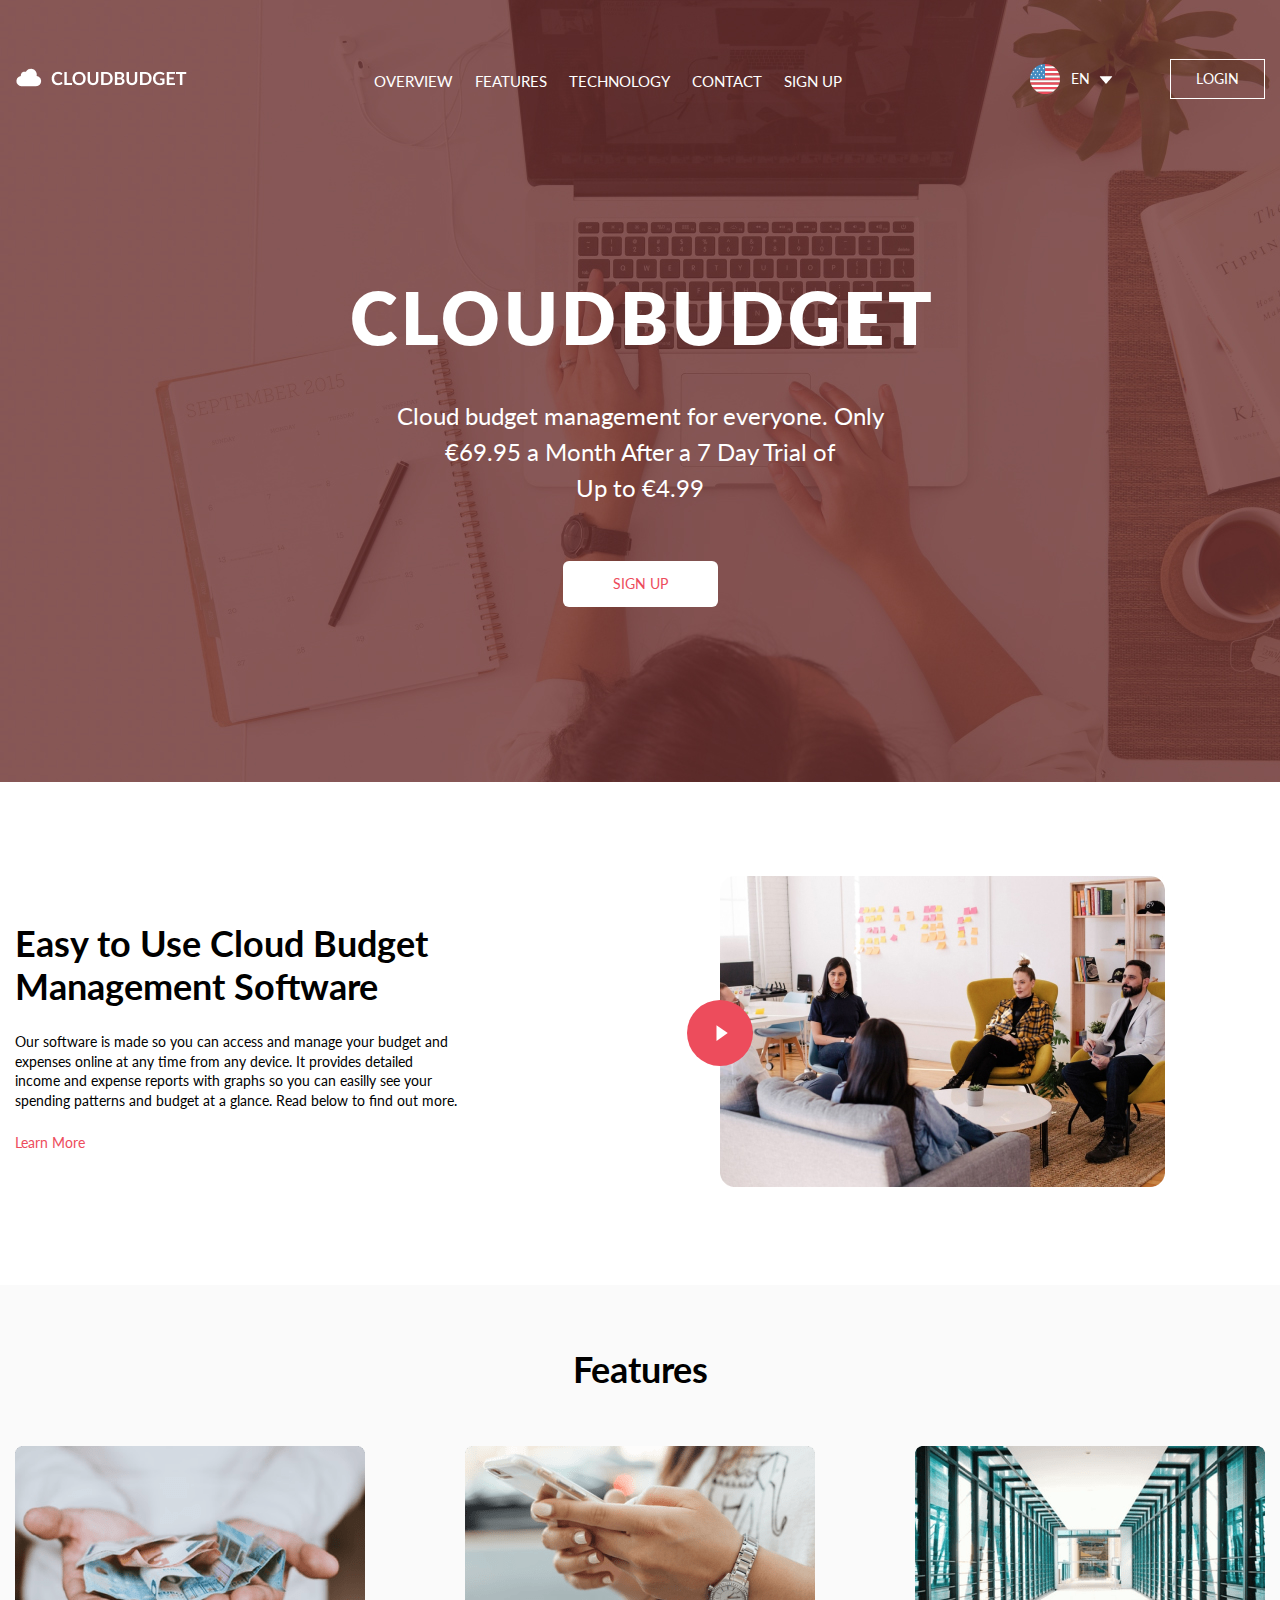
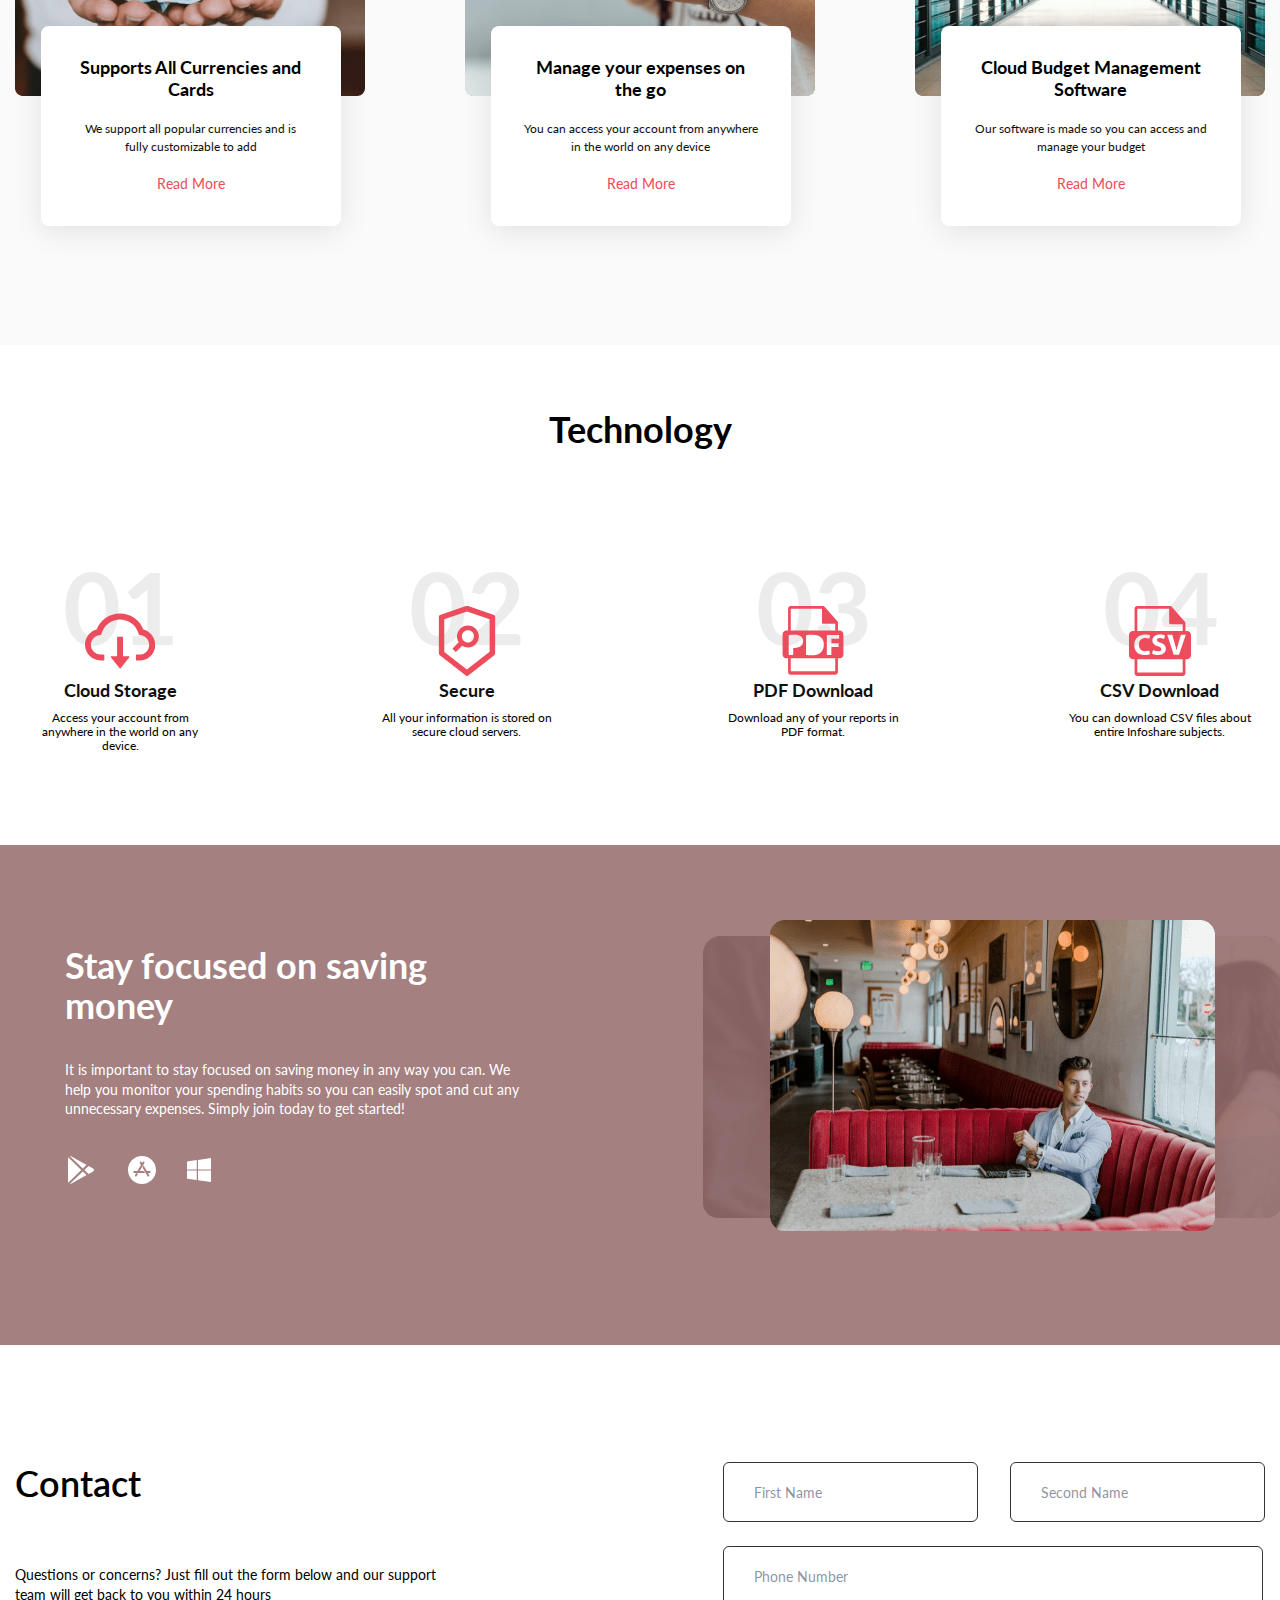
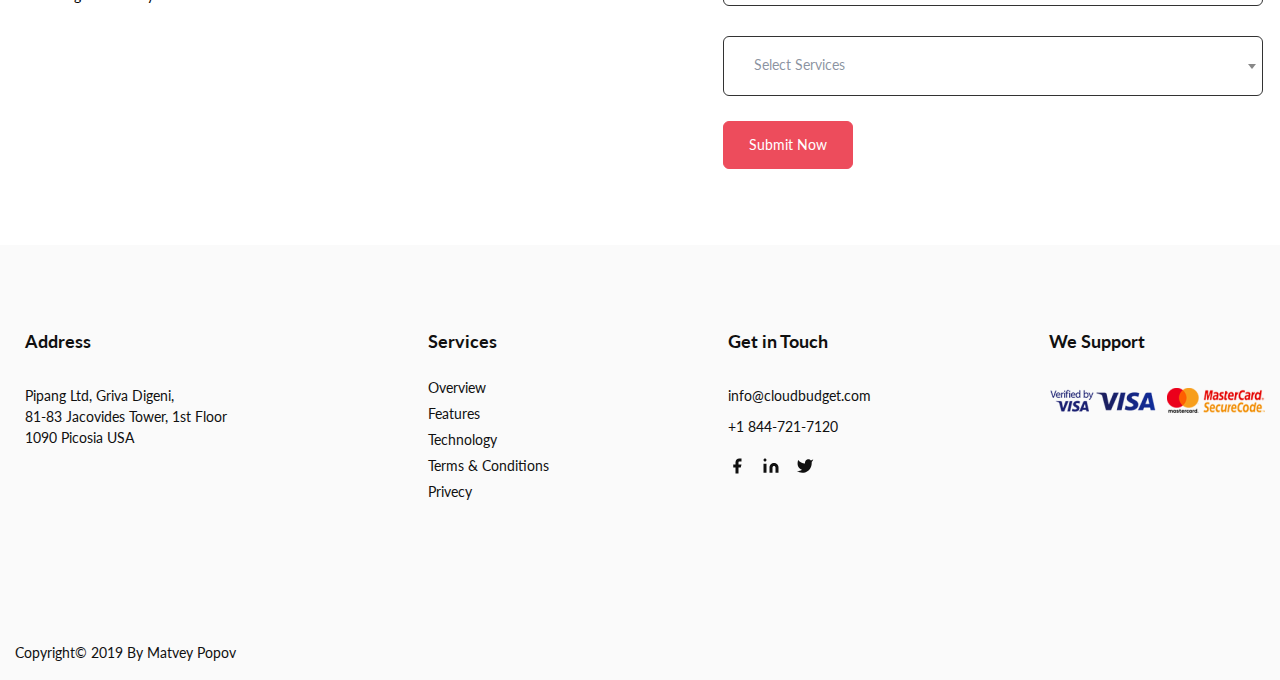
==== commit 2a348980: "add russian language section" ====
--- a/index.html
+++ b/index.html
@@ -28,7 +28,17 @@
                         </ul>
                         <div class="flex-container">
                             <div class="header__localization">
-                                <span class="localization-lang">EN</span>
+                                <div class="header__localization-flag"><img src="img/us-flag.svg" alt="usa-flag"></div>
+                                <span class="header__localization-lang">EN</span>
+                                <div class="header__localization-arrow"><img src="img/arrow-down.png" alt="arrow-down">
+                                </div>
+
+                                <div class="dropdown-content">
+                                    <div class="dropdown-flag"><img src="img/content/russia.svg" alt="russian flag">
+                                    </div>
+                                    <a href="index-ru.html" class="dropdown-lang">RU</a>
+                                </div>
+
                             </div>
                             <button class="header__btn btn" type="button">Login</button>
                         </div>
--- a/css/style.css
+++ b/css/style.css
@@ -1 +1 @@
-html{-webkit-box-sizing:border-box;box-sizing:border-box;height:100%}*,:after,:before{-webkit-box-sizing:inherit;box-sizing:inherit}body{font-family:"Lato", sans-serif;font-weight:400;font-size:14px;height:100%}li{display:inline-block}ul{padding:0;margin:0}a{text-decoration:none;color:#ED4C5C}img{display:inline-block}.wrapper{display:-webkit-box;display:-ms-flexbox;display:flex;-webkit-box-orient:vertical;-webkit-box-direction:normal;-ms-flex-direction:column;flex-direction:column;min-height:100%}.content{-webkit-box-flex:1;-ms-flex:1 0 auto;flex:1 0 auto}.footer{-webkit-box-flex:0;-ms-flex:0 0 auto;flex:0 0 auto}.container-fluid{max-width:1440px;margin:0 auto;padding:0 15px}.title{font-size:36px;line-height:43px;font-weight:700;text-align:center;padding:63px 0 55px}.img{background-position:center center;background-size:cover;background-repeat:no-repeat}.mr-1{margin-right:28px}.footer-title{font-size:18px;line-height:22px;font-weight:700;margin-top:85px;margin-bottom:33px}.header{min-height:782px;background-position:center center;background-size:cover;background-repeat:no-repeat;color:#fff}.header__inner{display:-webkit-box;display:-ms-flexbox;display:flex;-webkit-box-pack:justify;-ms-flex-pack:justify;justify-content:space-between;-webkit-box-align:center;-ms-flex-align:center;align-items:center;padding-top:59px}.header__inner .flex-container{display:-webkit-box;display:-ms-flexbox;display:flex;-webkit-box-align:center;-ms-flex-align:center;align-items:center}.header__btn{padding:11px 25px;color:#fff;border:1px solid #fff;background-color:transparent;text-transform:uppercase;cursor:pointer}.header__localization{margin-right:51px;padding-right:25px;padding-left:42px}.header__menu{margin-top:5px}.header__menu-item{text-transform:uppercase;line-height:17px;font-size:15px;vertical-align:center}.header__menu-item a{color:#fff}.header__menu-item+.header__menu-item{margin-left:18px}.header__localization{position:relative}.header__localization .localization-lang:before{content:"";position:absolute;top:-8px;left:0;background-image:url("../img/us-flag.svg");width:32px;height:32px}.header__localization .localization-lang:after{content:'';position:absolute;top:0;right:0;background-image:url("../img/arrow-down.png");width:18px;height:18px}.header__info{display:block;margin:0 auto;margin-top:177px;max-width:580px;text-align:center}.header__info-title{font-size:72px;letter-spacing:0.05em;font-weight:800;text-transform:uppercase}.header__info-text{margin-top:39px;padding:0 15px;font-size:24px;line-height:150%}.header__info-btn{background-color:#fff;border:none;padding:15px 50px;text-transform:uppercase;border-radius:6px;margin-top:55px;color:#ED4C5C;cursor:pointer}.overview__inner{display:-webkit-box;display:-ms-flexbox;display:flex;-webkit-box-pack:justify;-ms-flex-pack:justify;justify-content:space-between;padding-bottom:95px}.overview__info{max-width:445px}.overview__info-title{font-size:36px;line-height:43px;font-weight:700;margin-top:140px}.overview__info-text{line-height:140%;margin-top:24px;margin-bottom:25px}.overview__iframe{margin-top:94px;position:relative;margin-right:100px}.overview__iframe-btn{position:absolute;padding:0;width:66px;height:66px;border:none;border-radius:50%;background-color:#ED4C5C;left:0;top:50%;cursor:pointer;-webkit-transform:translate(-50%, -50%);-ms-transform:translate(-50%, -50%);transform:translate(-50%, -50%)}.overview__iframe-btn:before{content:'';position:absolute;background-image:url("../img/content/video-play.svg");background-repeat:no-repeat;background-position:center;width:18px;height:18px;top:24px;left:26px}.features{min-height:660px;background-color:#fafafa}.features__items{display:-webkit-box;display:-ms-flexbox;display:flex;-webkit-box-pack:justify;-ms-flex-pack:justify;justify-content:space-between}.features .feature__item{position:relative;display:inline-block}.features .feature__info{max-width:300px;min-height:200px;padding:30px 32px;text-align:center;background-color:#fff;-webkit-box-shadow:0px 5px 30px rgba(0, 0, 0, 0.1);box-shadow:0px 5px 30px rgba(0, 0, 0, 0.1);border-radius:8px;position:absolute;bottom:-50%;right:7%}.features .feature__info-title{font-size:18px;line-height:22px;font-weight:700;margin-bottom:20px}.features .feature__info-text{font-size:12px;line-height:150%;color:#101010;margin-bottom:20px}.technology{min-height:500px}.technology-title{margin-bottom:100px}.technology__items{display:-webkit-box;display:-ms-flexbox;display:flex;-webkit-box-pack:justify;-ms-flex-pack:justify;justify-content:space-between}.technology__item{max-width:210px;padding:0 10px;text-align:center;position:relative}.technology__item-img{width:70px;height:70px}.technology__item-title{font-size:18px;line-height:22px;font-weight:700;color:#101010}.technology__item-text{margin-top:10px;font-size:12px;line-height:14px}.technology__item-number{color:rgba(16, 16, 16, 0.08);font-size:100px;line-height:120px;font-weight:700;position:absolute;bottom:59%;right:22%;z-index:-1}.join{min-height:500px;background-color:rgba(134, 86, 86, 0.75)}.join__inner{display:-webkit-box;display:-ms-flexbox;display:flex;-webkit-box-pack:justify;-ms-flex-pack:justify;justify-content:space-between;position:relative}.join__inner .img-wrapper{position:relative;margin-top:75px}.join__inner .img-wrapper:after,.join__inner .img-wrapper:before{content:'';position:absolute;background-repeat:no-repeat;background-size:cover;width:100%;height:90%;left:-15%;bottom:5%;z-index:-1;border-radius:15px}.join__inner .img-wrapper:before{left:-15%;bottom:5%;background-image:url("../img/content/join2.png")}.join__inner .img-wrapper:after{left:15%;bottom:5%;background-image:url("../img/content/join3.png")}.join__info{max-width:455px;margin-top:100px;color:#fff}.join__info-title{font-size:36px;line-height:40px;font-weight:700;margin-bottom:35px}.join__info-text{line-height:140%;margin-bottom:35px}.join__info-icons ul li a{display:block;height:32px}.join__info-icons .icons__list .icons__list-item{width:32px;height:32px;background-repeat:no-repeat}.join__info-icons .icons__list li+li{margin-left:25px}.contact{min-height:500px}.contact__inner{display:-webkit-box;display:-ms-flexbox;display:flex;-webkit-box-pack:justify;-ms-flex-pack:justify;justify-content:space-between;padding-top:117px}.contact__info{max-width:435px}.contact__info-title{font-weight:600;font-size:36px;line-height:43px}.contact__info-text{font-size:14px;line-height:140%;margin-top:60px}.contact__form-btn{background-color:#ED4C5C;border:1.5px solid #ED4C5C;border-radius:6px;padding:15px 25px;margin-top:25px;color:#fff;cursor:pointer}.contact__form .medium-field{width:255px;padding-left:30px}.contact__form .lg-field{width:540px;margin-top:24px;padding-left:30px}.contact__form input,.contact__form select{border:1px solid #333333;border-radius:6px;height:60px}.contact__form input::-webkit-input-placeholder{color:rgba(19, 39, 67, 0.5)}.contact__form input:-ms-input-placeholder{color:rgba(19, 39, 67, 0.5)}.contact__form input::-ms-input-placeholder{color:rgba(19, 39, 67, 0.5)}.contact__form input::placeholder{color:rgba(19, 39, 67, 0.5)}.footer{min-height:435px;background-color:#fafafa;color:#101010;line-height:150%}.footer__inner{display:-webkit-box;display:-ms-flexbox;display:flex;-webkit-box-pack:justify;-ms-flex-pack:justify;justify-content:space-between}.footer__address{max-width:235px;padding:0 10px}.footer__services{max-width:225px}.footer__services .footer-title{margin-bottom:25px}.footer__services-menu .services-menu__item{display:block}.footer__services-menu .services-menu__item+.services-menu__item{margin-top:5px}.footer__services-menu .services-menu__item a{color:#101010}.footer__contact-phone{margin-top:10px}.footer__contact-icons{margin-top:20px}.footer__contact-icons a:not(:last-of-type){margin-right:12px}.footer__contact-icons a img{width:18px;height:18px}.footer__contact{max-width:180px}.footer .copyright{margin-top:140px}.select2-container--default .select2-selection--single{width:540px;height:60px;position:relative;margin-top:30px;border:1px solid #333333;border-radius:6px}.select2-container--default .select2-selection--single .select2-selection__arrow{right:0;top:50%;-webkit-transform:translateY(-50%);-ms-transform:translateY(-50%);transform:translateY(-50%)}.select2-container .select2-selection--single .select2-selection__rendered{padding-left:30px;line-height:24px;padding-top:16px}.select2-search--dropdown{display:none}.select2-container--default .select2-selection--single .select2-selection__placeholder{color:rgba(19, 39, 67, 0.5)}.select2-container--default .select2-results__option--highlighted[aria-selected]{display:block}+html{-webkit-box-sizing:border-box;box-sizing:border-box;height:100%}*,:after,:before{-webkit-box-sizing:inherit;box-sizing:inherit}body{font-family:"Lato", sans-serif;font-weight:400;font-size:14px;height:100%}li{display:inline-block}ul{padding:0;margin:0}a{text-decoration:none;color:#ED4C5C}img{display:inline-block}.wrapper{display:-webkit-box;display:-ms-flexbox;display:flex;-webkit-box-orient:vertical;-webkit-box-direction:normal;-ms-flex-direction:column;flex-direction:column;min-height:100%}.content{-webkit-box-flex:1;-ms-flex:1 0 auto;flex:1 0 auto}.footer{-webkit-box-flex:0;-ms-flex:0 0 auto;flex:0 0 auto}.container-fluid{max-width:1440px;margin:0 auto;padding:0 15px}.title{font-size:36px;line-height:43px;font-weight:700;text-align:center;padding:63px 0 55px}.img{background-position:center center;background-size:cover;background-repeat:no-repeat}.mr-1{margin-right:28px}.footer-title{font-size:18px;line-height:22px;font-weight:700;margin-top:85px;margin-bottom:33px}.rotate{-webkit-transition:all 0.4s ease-in-out;-o-transition:all 0.4s ease-in-out;transition:all 0.4s ease-in-out;-webkit-transform:rotate(180deg);-ms-transform:rotate(180deg);transform:rotate(180deg)}.header{min-height:782px;background-position:center center;background-size:cover;background-repeat:no-repeat;color:#fff}.header__inner{display:-webkit-box;display:-ms-flexbox;display:flex;-webkit-box-pack:justify;-ms-flex-pack:justify;justify-content:space-between;-webkit-box-align:center;-ms-flex-align:center;align-items:center;padding-top:59px}.header__inner .flex-container{display:-webkit-box;display:-ms-flexbox;display:flex;-webkit-box-align:center;-ms-flex-align:center;align-items:center}.header__btn{padding:11px 25px;color:#fff;border:1px solid #fff;background-color:transparent;text-transform:uppercase;cursor:pointer}.header__localization{position:relative;margin-right:55px;padding-right:25px;padding-left:42px}.header__localization .dropdown-content{padding-left:42px;display:-webkit-box;display:-ms-flexbox;display:flex;-webkit-box-align:center;-ms-flex-align:center;align-items:center;position:absolute;top:20px;left:0;margin-top:12px;max-width:120px;width:100%;height:50px;display:none}.header__localization .dropdown-content .dropdown-flag{position:absolute;left:0;width:32px;height:32px}.header__localization .dropdown-content .dropdown-lang{color:#fff}.header__localization-flag{position:absolute;top:-8px;left:0;width:32px;height:32px}.header__localization-arrow{position:absolute;top:0;right:0;width:18px;height:18px;-webkit-transition:-webkit-transform 0.3s ease-in;transition:-webkit-transform 0.3s ease-in;-o-transition:transform 0.3s ease-in;transition:transform 0.3s ease-in;transition:transform 0.3s ease-in, -webkit-transform 0.3s ease-in}.header__menu{margin-top:5px}.header__menu-item{text-transform:uppercase;line-height:17px;font-size:15px;vertical-align:center}.header__menu-item a{color:#fff}.header__menu-item+.header__menu-item{margin-left:18px}.header__info{display:block;margin:0 auto;margin-top:177px;max-width:580px;text-align:center}.header__info-title{font-size:72px;letter-spacing:0.05em;font-weight:800;text-transform:uppercase}.header__info-text{margin-top:39px;padding:0 15px;font-size:24px;line-height:150%}.header__info-btn{background-color:#fff;border:none;padding:15px 50px;text-transform:uppercase;border-radius:6px;margin-top:55px;color:#ED4C5C;cursor:pointer}.overview__inner{display:-webkit-box;display:-ms-flexbox;display:flex;-webkit-box-pack:justify;-ms-flex-pack:justify;justify-content:space-between;padding-bottom:95px}.overview__info{max-width:445px}.overview__info-title{font-size:36px;line-height:43px;font-weight:700;margin-top:140px}.overview__info-text{line-height:140%;margin-top:24px;margin-bottom:25px}.overview__iframe{margin-top:94px;position:relative;margin-right:100px}.overview__iframe-btn{position:absolute;padding:0;width:66px;height:66px;border:none;border-radius:50%;background-color:#ED4C5C;left:0;top:50%;cursor:pointer;-webkit-transform:translate(-50%, -50%);-ms-transform:translate(-50%, -50%);transform:translate(-50%, -50%)}.overview__iframe-btn:before{content:'';position:absolute;background-image:url("../img/content/video-play.svg");background-repeat:no-repeat;background-position:center;width:18px;height:18px;top:24px;left:26px}.features{min-height:660px;background-color:#fafafa}.features__items{display:-webkit-box;display:-ms-flexbox;display:flex;-webkit-box-pack:justify;-ms-flex-pack:justify;justify-content:space-between}.features .feature__item{position:relative;display:inline-block}.features .feature__info{max-width:300px;min-height:200px;padding:30px 32px;text-align:center;background-color:#fff;-webkit-box-shadow:0px 5px 30px rgba(0, 0, 0, 0.1);box-shadow:0px 5px 30px rgba(0, 0, 0, 0.1);border-radius:8px;position:absolute;bottom:-50%;right:7%}.features .feature__info-title{font-size:18px;line-height:22px;font-weight:700;margin-bottom:20px}.features .feature__info-text{font-size:12px;line-height:150%;color:#101010;margin-bottom:20px}.technology{min-height:500px}.technology-title{margin-bottom:100px}.technology__items{display:-webkit-box;display:-ms-flexbox;display:flex;-webkit-box-pack:justify;-ms-flex-pack:justify;justify-content:space-between}.technology__item{max-width:210px;padding:0 10px;text-align:center;position:relative}.technology__item-img{width:70px;height:70px}.technology__item-title{font-size:18px;line-height:22px;font-weight:700;color:#101010}.technology__item-text{margin-top:10px;font-size:12px;line-height:14px}.technology__item-number{color:rgba(16, 16, 16, 0.08);font-size:100px;line-height:120px;font-weight:700;position:absolute;bottom:59%;right:22%;z-index:-1}.join{min-height:500px;background-color:rgba(134, 86, 86, 0.75);padding-right:50px;padding-left:50px}.join__inner{display:-webkit-box;display:-ms-flexbox;display:flex;-webkit-box-pack:justify;-ms-flex-pack:justify;justify-content:space-between;position:relative}.join__inner .img-wrapper{position:relative;margin-top:75px}.join__inner .img-wrapper:after,.join__inner .img-wrapper:before{content:'';position:absolute;background-repeat:no-repeat;background-size:cover;width:100%;height:90%;left:-15%;bottom:5%;z-index:-1;border-radius:15px}.join__inner .img-wrapper:before{left:-15%;bottom:5%;background-image:url("../img/content/join2.png")}.join__inner .img-wrapper:after{left:15%;bottom:5%;background-image:url("../img/content/join3.png")}.join__info{max-width:455px;margin-top:100px;color:#fff}.join__info-title{font-size:36px;line-height:40px;font-weight:700;margin-bottom:35px}.join__info-text{line-height:140%;margin-bottom:35px}.join__info-icons ul li a{display:block;height:32px}.join__info-icons .icons__list .icons__list-item{width:32px;height:32px;background-repeat:no-repeat}.join__info-icons .icons__list li+li{margin-left:25px}.contact{min-height:500px}.contact__inner{display:-webkit-box;display:-ms-flexbox;display:flex;-webkit-box-pack:justify;-ms-flex-pack:justify;justify-content:space-between;padding-top:117px}.contact__info{max-width:435px}.contact__info-title{font-weight:600;font-size:36px;line-height:43px}.contact__info-text{font-size:14px;line-height:140%;margin-top:60px}.contact__form-btn{background-color:#ED4C5C;border:1.5px solid #ED4C5C;border-radius:6px;padding:15px 25px;margin-top:25px;color:#fff;cursor:pointer}.contact__form .medium-field{width:255px;padding-left:30px}.contact__form .lg-field{width:540px;margin-top:24px;padding-left:30px}.contact__form input,.contact__form select{border:1px solid #333333;border-radius:6px;height:60px}.contact__form input::-webkit-input-placeholder{color:rgba(19, 39, 67, 0.5)}.contact__form input:-ms-input-placeholder{color:rgba(19, 39, 67, 0.5)}.contact__form input::-ms-input-placeholder{color:rgba(19, 39, 67, 0.5)}.contact__form input::placeholder{color:rgba(19, 39, 67, 0.5)}.footer{min-height:435px;background-color:#fafafa;color:#101010;line-height:150%}.footer__inner{display:-webkit-box;display:-ms-flexbox;display:flex;-webkit-box-pack:justify;-ms-flex-pack:justify;justify-content:space-between}.footer__address{max-width:235px;padding:0 10px}.footer__services{max-width:225px}.footer__services .footer-title{margin-bottom:25px}.footer__services-menu .services-menu__item{display:block}.footer__services-menu .services-menu__item+.services-menu__item{margin-top:5px}.footer__services-menu .services-menu__item a{color:#101010}.footer__contact-phone{margin-top:10px}.footer__contact-icons{margin-top:20px}.footer__contact-icons a:not(:last-of-type){margin-right:12px}.footer__contact-icons a img{width:18px;height:18px}.footer__contact{max-width:180px}.footer .copyright{margin-top:140px}.select2-container--default .select2-selection--single{width:540px;height:60px;position:relative;margin-top:30px;border:1px solid #333333;border-radius:6px}.select2-container--default .select2-selection--single .select2-selection__arrow{right:0;top:50%;-webkit-transform:translateY(-50%);-ms-transform:translateY(-50%);transform:translateY(-50%)}.select2-container .select2-selection--single .select2-selection__rendered{padding-left:30px;line-height:24px;padding-top:16px}.select2-search--dropdown{display:none}.select2-container--default .select2-selection--single .select2-selection__placeholder{color:rgba(19, 39, 67, 0.5)}.select2-container--default .select2-results__option--highlighted[aria-selected]{display:block}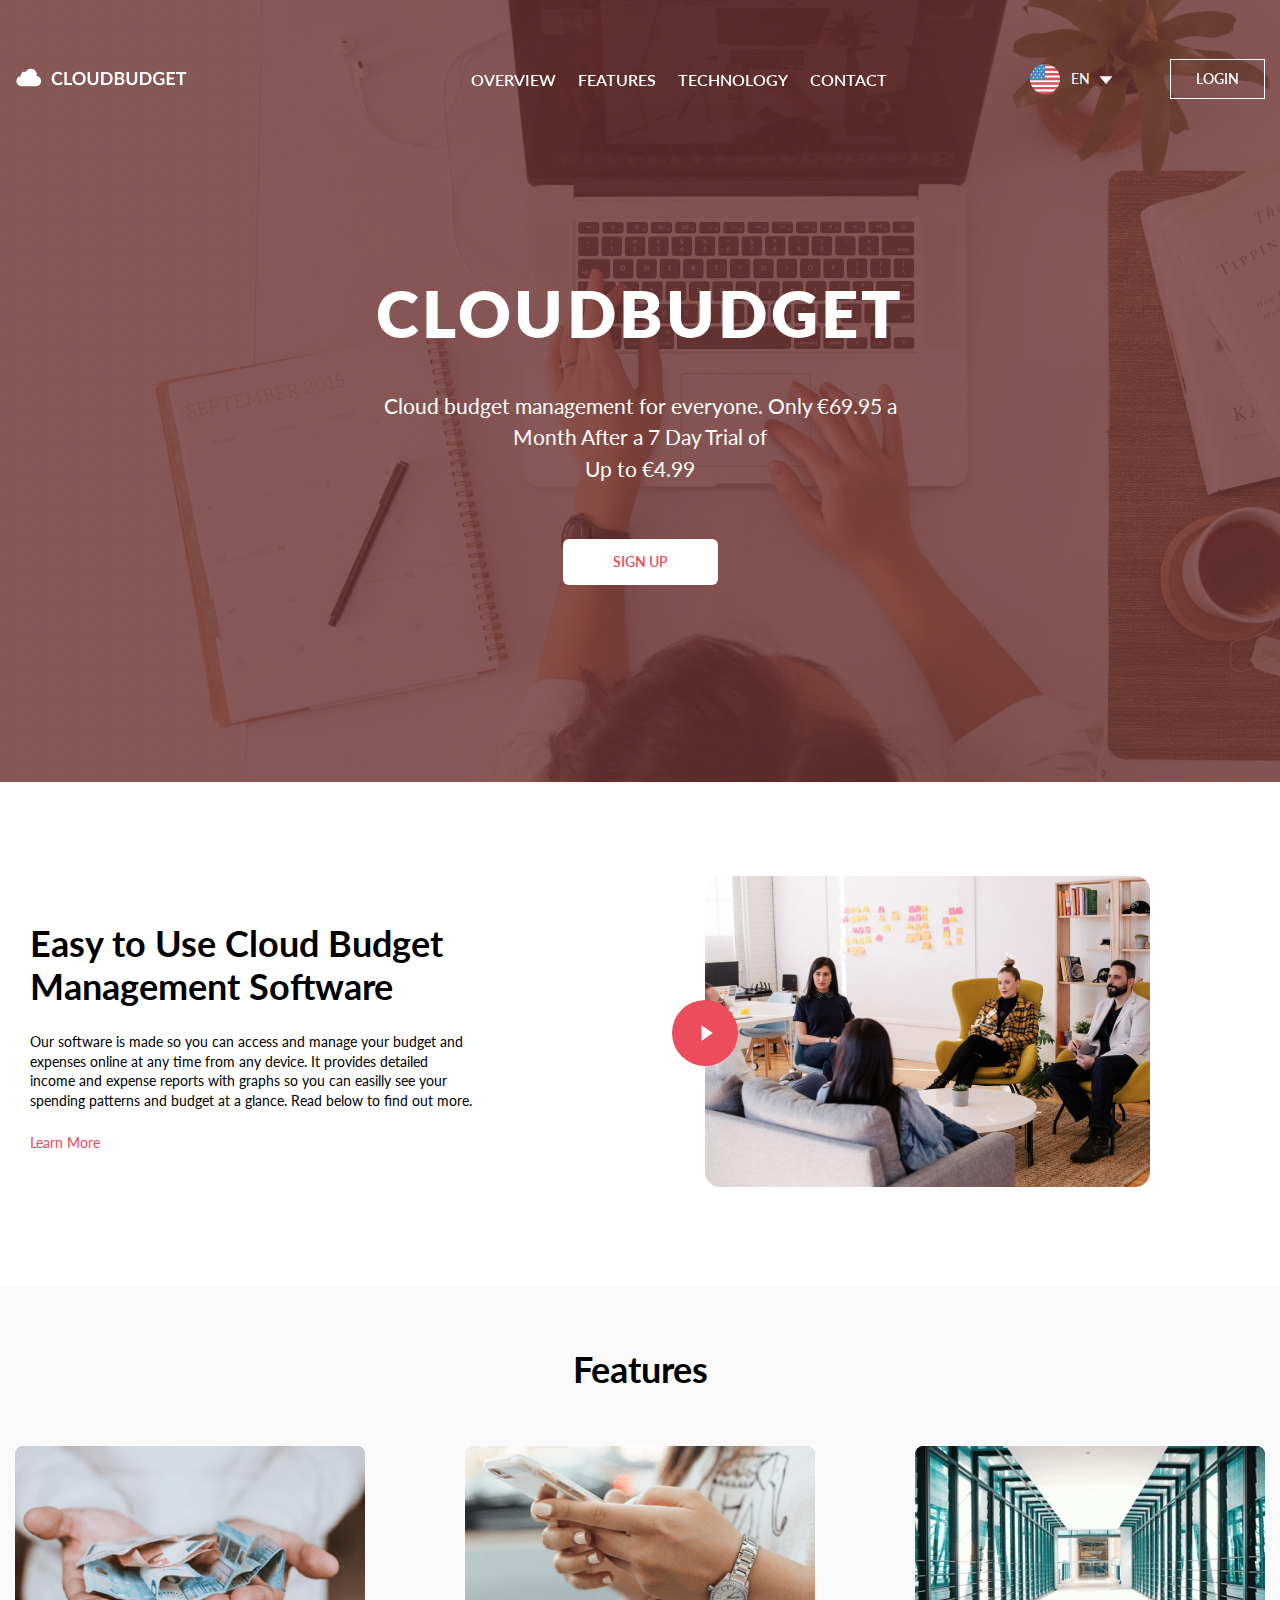
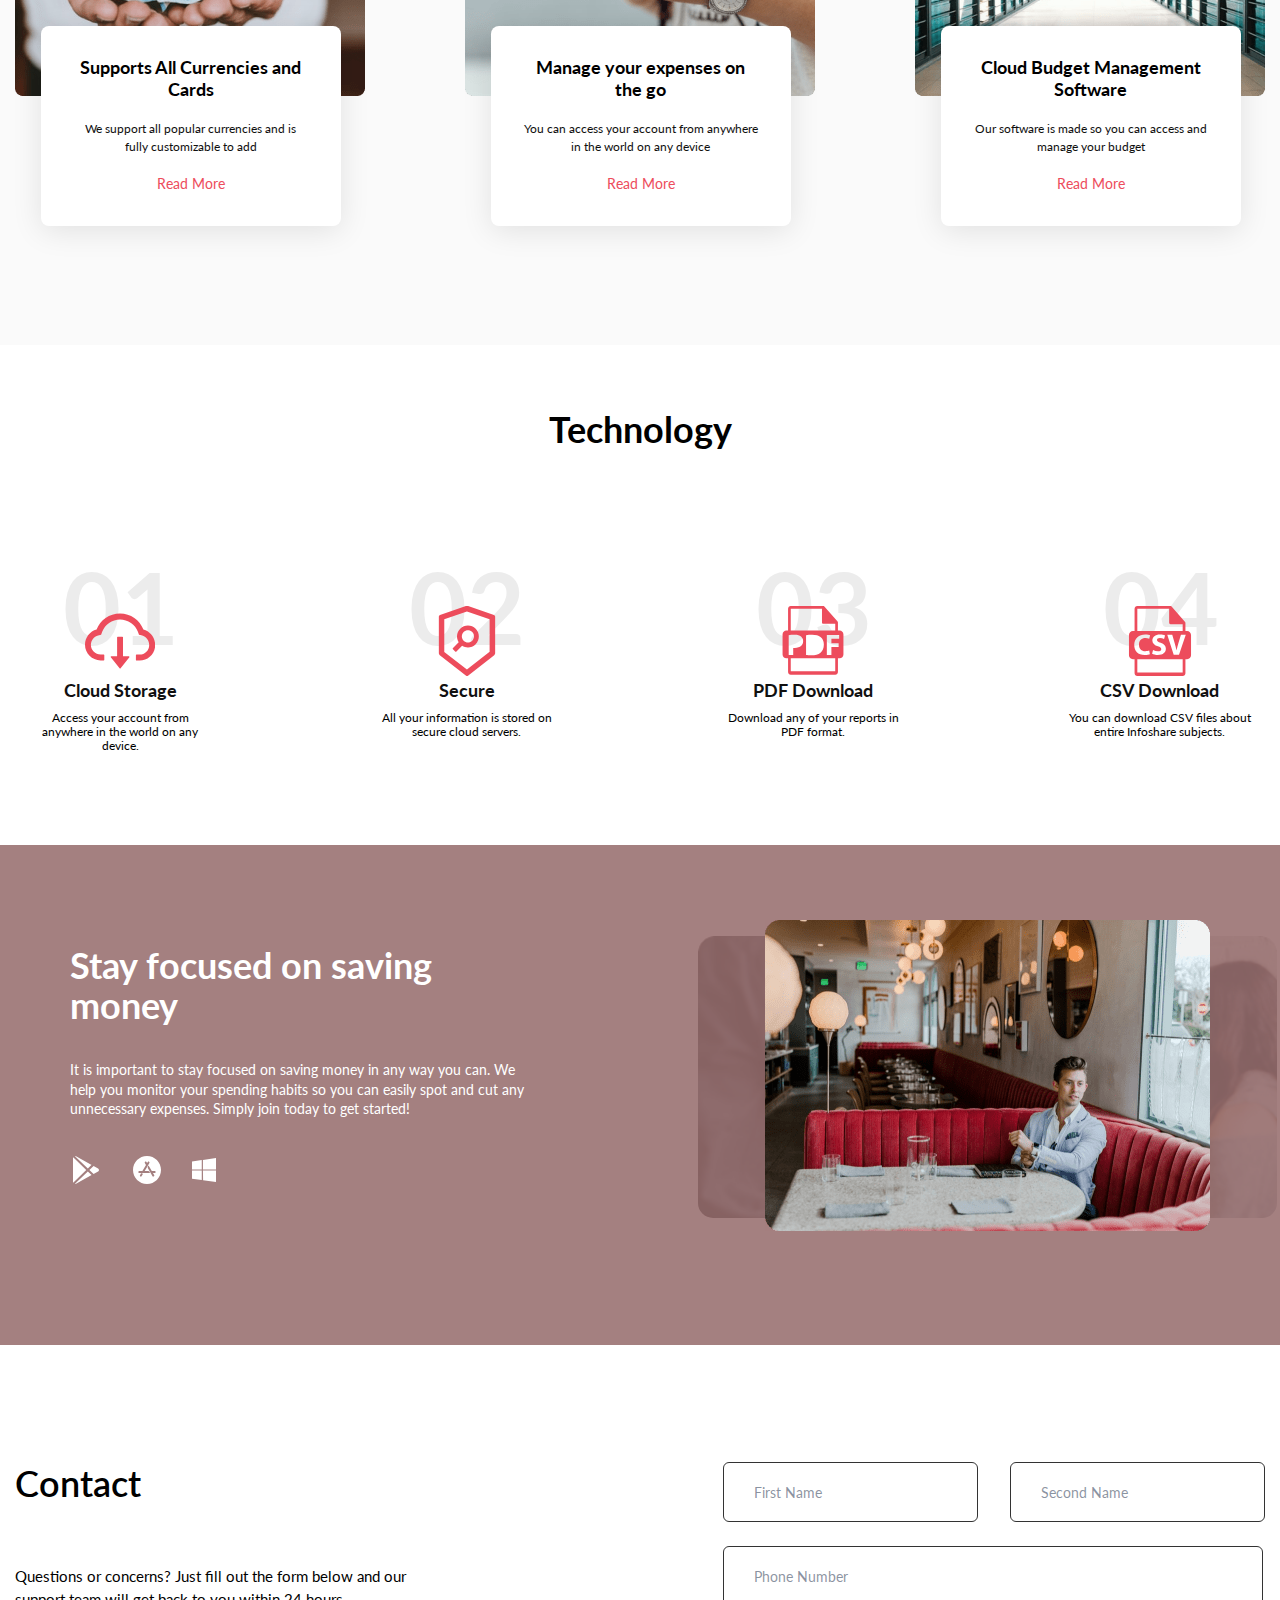
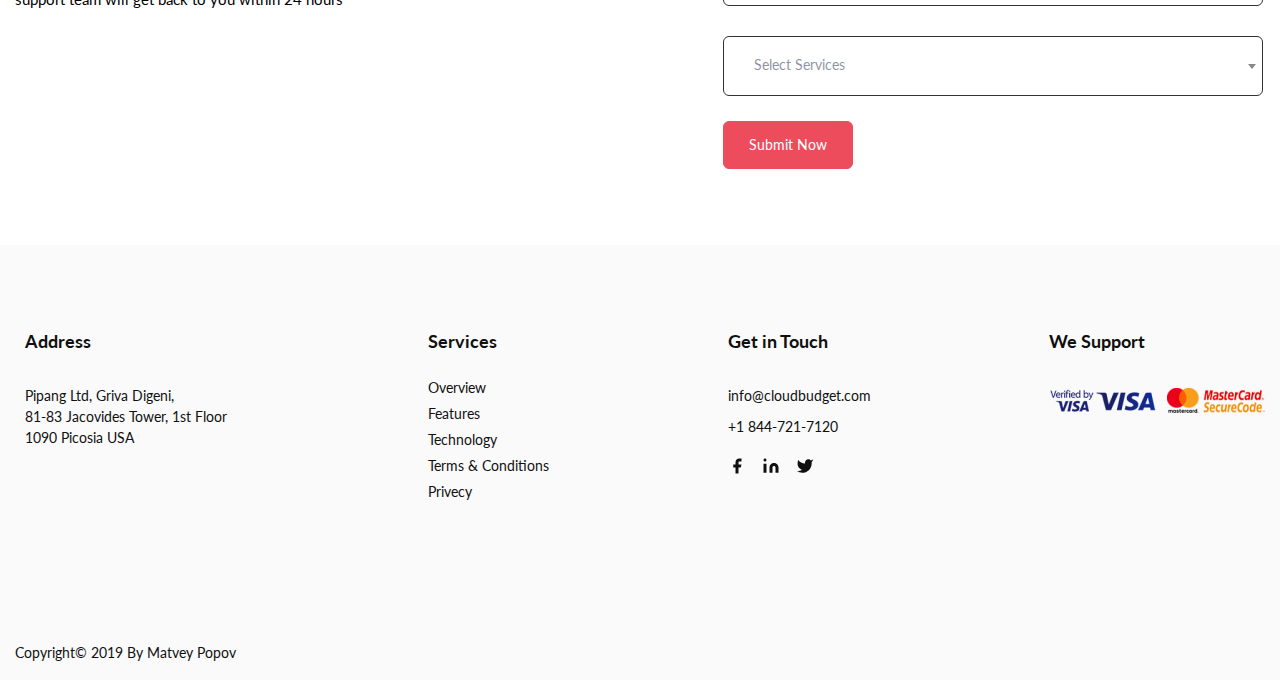
==== commit c92293e3: "adaptive done" ====
--- a/index.html
+++ b/index.html
@@ -8,7 +8,7 @@
     <title>CloudBadget</title>
     <link href="https://fonts.googleapis.com/css?family=Lato:400,700,900&display=swap" rel="stylesheet">
     <link rel="stylesheet" href="css/select2.min.css">
-    <link rel="stylesheet" href="css/normalize.css">
+    <link rel="stylesheet" href="css/animate.css">
     <link rel="stylesheet" href="css/style.css">
 </head>
 
@@ -18,14 +18,27 @@
             <header class="header" style="background-image: url('img/content/header-bg.jpg');">
                 <div class="container-fluid">
                     <div class="header__inner">
-                        <a href="#"><img src="img/logo.png" alt="logotype" class="header__logo"></a>
-                        <ul class="header__menu">
-                            <li class="header__menu-item"><a href="#">Overview</a></li>
-                            <li class="header__menu-item"><a href="#">Features</a></li>
-                            <li class="header__menu-item"><a href="#">Technology</a></li>
-                            <li class="header__menu-item"><a href="#">Contact</a></li>
-                            <li class="header__menu-item"><a href="#">Sign up</a></li>
-                        </ul>
+                        <a href="#"><img src="img/logo.png" alt="logotype" class="header__logo main-logo"></a>
+                        <a href="#"><img src="img/simple-logo.png" alt="secondary-logotype"
+                                class="mobile-logo header__logo"></a>
+                        <nav class="navigation">
+                            <div class="burger">
+                                <span></span>
+                            </div>
+                            <ul class="header__menu">
+
+                                <li class="header__menu-item hvr-underline-from-left"><a href="#overview">Overview</a>
+                                </li>
+                                <li class="header__menu-item hvr-underline-from-left"><a href="#features">Features</a>
+                                </li>
+                                <li class="header__menu-item hvr-underline-from-left"><a
+                                        href="#technology">Technology</a></li>
+                                <li class="header__menu-item hvr-underline-from-left"><a href="#contact">Contact</a>
+                                </li>
+                                <li class="header__menu-item hvr-underline-from-left" style="display: none;">Login
+                                </li>
+                            </ul>
+                        </nav>
                         <div class="flex-container">
                             <div class="header__localization">
                                 <div class="header__localization-flag"><img src="img/us-flag.svg" alt="usa-flag"></div>
@@ -40,7 +53,7 @@
                                 </div>
 
                             </div>
-                            <button class="header__btn btn" type="button">Login</button>
+                            <button class="header__btn btn hvr-bounce-to-bottom" type="button">Login</button>
                         </div>
                     </div>
                     <div class="header__info">
@@ -49,11 +62,12 @@
                             Cloud budget management for everyone. Only €69.95 a Month After a 7 Day Trial of <br>
                             Up to €4.99
                         </div>
-                        <button type="button" class="header__info-btn btn">sign up</button>
+                        <button type="button" class="header__info-btn btn animated pulse infinite medium">sign
+                            up</button>
                     </div>
                 </div>
             </header>
-            <section class="overview">
+            <section class="overview" id="overview">
                 <div class="container-fluid">
                     <div class="overview__inner">
                         <div class="overview__info">
@@ -76,7 +90,8 @@
                     </div>
                 </div>
             </section>
-            <section class="features">
+
+            <section class="features" id="features">
                 <div class="container-fluid">
                     <div class="title">
                         Features
@@ -125,7 +140,8 @@
                     </div>
                 </div>
             </section>
-            <section class="technology">
+
+            <section class="technology" id="technology">
                 <div class="container-fluid">
                     <div class="title technology-title">
                         Technology
@@ -179,6 +195,7 @@
                     </div>
                 </div>
             </section>
+
             <section class="join">
                 <div class="container-fluid">
                     <div class="join__inner">
@@ -212,7 +229,7 @@
                     </div>
                 </div>
             </section>
-            <section class="contact">
+            <section class="contact" id="contact">
                 <div class="container-fluid">
                     <div class="contact__inner">
                         <div class="contact__info">
@@ -246,14 +263,16 @@
                                     <option value="technology">Technology</option>
                                 </select>
                             </label>
-                            <label>
-                                <button class="contact__form-btn" type="submit" style="display:block">Submit
+
+                            <label>
+                                <button class="contact__form-btn" type="submit">Submit
                                     Now</button>
                             </label>
                         </form>
                     </div>
                 </div>
             </section>
+
         </div>
         <div class="footer">
             <footer class="footer">
@@ -320,7 +339,22 @@
         </div>
     </div>
 
+
+
+    <a href="#" class="back-to-top">
+        <svg class="svg animated infinite slow fadeInUp" xmlns="http://www.w3.org/2000/svg" viewBox="0 0 448 512">
+            <path
+                d="M34.9 289.5l-22.2-22.2c-9.4-9.4-9.4-24.6 0-33.9L207 39c9.4-9.4 24.6-9.4 33.9 0l194.3 194.3c9.4 9.4 9.4 24.6 0 33.9L413 289.4c-9.5 9.5-25 9.3-34.3-.4L264 168.6V456c0 13.3-10.7 24-24 24h-32c-13.3 0-24-10.7-24-24V168.6L69.2 289.1c-9.3 9.8-24.8 10-34.3.4z">
+            </path>
+
+        </svg>
+    </a>
+
+
+
+
     <script src="https://ajax.googleapis.com/ajax/libs/jquery/3.4.1/jquery.min.js"></script>
+    </script>
     <script src="js/select2.min.js"></script>
     <script src="js/main.js"></script>
 </body>
--- a/css/style.css
+++ b/css/style.css
@@ -1 +1 @@
-html{-webkit-box-sizing:border-box;box-sizing:border-box;height:100%}*,:after,:before{-webkit-box-sizing:inherit;box-sizing:inherit}body{font-family:"Lato", sans-serif;font-weight:400;font-size:14px;height:100%}li{display:inline-block}ul{padding:0;margin:0}a{text-decoration:none;color:#ED4C5C}img{display:inline-block}.wrapper{display:-webkit-box;display:-ms-flexbox;display:flex;-webkit-box-orient:vertical;-webkit-box-direction:normal;-ms-flex-direction:column;flex-direction:column;min-height:100%}.content{-webkit-box-flex:1;-ms-flex:1 0 auto;flex:1 0 auto}.footer{-webkit-box-flex:0;-ms-flex:0 0 auto;flex:0 0 auto}.container-fluid{max-width:1440px;margin:0 auto;padding:0 15px}.title{font-size:36px;line-height:43px;font-weight:700;text-align:center;padding:63px 0 55px}.img{background-position:center center;background-size:cover;background-repeat:no-repeat}.mr-1{margin-right:28px}.footer-title{font-size:18px;line-height:22px;font-weight:700;margin-top:85px;margin-bottom:33px}.rotate{-webkit-transition:all 0.4s ease-in-out;-o-transition:all 0.4s ease-in-out;transition:all 0.4s ease-in-out;-webkit-transform:rotate(180deg);-ms-transform:rotate(180deg);transform:rotate(180deg)}.header{min-height:782px;background-position:center center;background-size:cover;background-repeat:no-repeat;color:#fff}.header__inner{display:-webkit-box;display:-ms-flexbox;display:flex;-webkit-box-pack:justify;-ms-flex-pack:justify;justify-content:space-between;-webkit-box-align:center;-ms-flex-align:center;align-items:center;padding-top:59px}.header__inner .flex-container{display:-webkit-box;display:-ms-flexbox;display:flex;-webkit-box-align:center;-ms-flex-align:center;align-items:center}.header__btn{padding:11px 25px;color:#fff;border:1px solid #fff;background-color:transparent;text-transform:uppercase;cursor:pointer}.header__localization{position:relative;margin-right:55px;padding-right:25px;padding-left:42px}.header__localization .dropdown-content{padding-left:42px;display:-webkit-box;display:-ms-flexbox;display:flex;-webkit-box-align:center;-ms-flex-align:center;align-items:center;position:absolute;top:20px;left:0;margin-top:12px;max-width:120px;width:100%;height:50px;display:none}.header__localization .dropdown-content .dropdown-flag{position:absolute;left:0;width:32px;height:32px}.header__localization .dropdown-content .dropdown-lang{color:#fff}.header__localization-flag{position:absolute;top:-8px;left:0;width:32px;height:32px}.header__localization-arrow{position:absolute;top:0;right:0;width:18px;height:18px;-webkit-transition:-webkit-transform 0.3s ease-in;transition:-webkit-transform 0.3s ease-in;-o-transition:transform 0.3s ease-in;transition:transform 0.3s ease-in;transition:transform 0.3s ease-in, -webkit-transform 0.3s ease-in}.header__menu{margin-top:5px}.header__menu-item{text-transform:uppercase;line-height:17px;font-size:15px;vertical-align:center}.header__menu-item a{color:#fff}.header__menu-item+.header__menu-item{margin-left:18px}.header__info{display:block;margin:0 auto;margin-top:177px;max-width:580px;text-align:center}.header__info-title{font-size:72px;letter-spacing:0.05em;font-weight:800;text-transform:uppercase}.header__info-text{margin-top:39px;padding:0 15px;font-size:24px;line-height:150%}.header__info-btn{background-color:#fff;border:none;padding:15px 50px;text-transform:uppercase;border-radius:6px;margin-top:55px;color:#ED4C5C;cursor:pointer}.overview__inner{display:-webkit-box;display:-ms-flexbox;display:flex;-webkit-box-pack:justify;-ms-flex-pack:justify;justify-content:space-between;padding-bottom:95px}.overview__info{max-width:445px}.overview__info-title{font-size:36px;line-height:43px;font-weight:700;margin-top:140px}.overview__info-text{line-height:140%;margin-top:24px;margin-bottom:25px}.overview__iframe{margin-top:94px;position:relative;margin-right:100px}.overview__iframe-btn{position:absolute;padding:0;width:66px;height:66px;border:none;border-radius:50%;background-color:#ED4C5C;left:0;top:50%;cursor:pointer;-webkit-transform:translate(-50%, -50%);-ms-transform:translate(-50%, -50%);transform:translate(-50%, -50%)}.overview__iframe-btn:before{content:'';position:absolute;background-image:url("../img/content/video-play.svg");background-repeat:no-repeat;background-position:center;width:18px;height:18px;top:24px;left:26px}.features{min-height:660px;background-color:#fafafa}.features__items{display:-webkit-box;display:-ms-flexbox;display:flex;-webkit-box-pack:justify;-ms-flex-pack:justify;justify-content:space-between}.features .feature__item{position:relative;display:inline-block}.features .feature__info{max-width:300px;min-height:200px;padding:30px 32px;text-align:center;background-color:#fff;-webkit-box-shadow:0px 5px 30px rgba(0, 0, 0, 0.1);box-shadow:0px 5px 30px rgba(0, 0, 0, 0.1);border-radius:8px;position:absolute;bottom:-50%;right:7%}.features .feature__info-title{font-size:18px;line-height:22px;font-weight:700;margin-bottom:20px}.features .feature__info-text{font-size:12px;line-height:150%;color:#101010;margin-bottom:20px}.technology{min-height:500px}.technology-title{margin-bottom:100px}.technology__items{display:-webkit-box;display:-ms-flexbox;display:flex;-webkit-box-pack:justify;-ms-flex-pack:justify;justify-content:space-between}.technology__item{max-width:210px;padding:0 10px;text-align:center;position:relative}.technology__item-img{width:70px;height:70px}.technology__item-title{font-size:18px;line-height:22px;font-weight:700;color:#101010}.technology__item-text{margin-top:10px;font-size:12px;line-height:14px}.technology__item-number{color:rgba(16, 16, 16, 0.08);font-size:100px;line-height:120px;font-weight:700;position:absolute;bottom:59%;right:22%;z-index:-1}.join{min-height:500px;background-color:rgba(134, 86, 86, 0.75);padding-right:50px;padding-left:50px}.join__inner{display:-webkit-box;display:-ms-flexbox;display:flex;-webkit-box-pack:justify;-ms-flex-pack:justify;justify-content:space-between;position:relative}.join__inner .img-wrapper{position:relative;margin-top:75px}.join__inner .img-wrapper:after,.join__inner .img-wrapper:before{content:'';position:absolute;background-repeat:no-repeat;background-size:cover;width:100%;height:90%;left:-15%;bottom:5%;z-index:-1;border-radius:15px}.join__inner .img-wrapper:before{left:-15%;bottom:5%;background-image:url("../img/content/join2.png")}.join__inner .img-wrapper:after{left:15%;bottom:5%;background-image:url("../img/content/join3.png")}.join__info{max-width:455px;margin-top:100px;color:#fff}.join__info-title{font-size:36px;line-height:40px;font-weight:700;margin-bottom:35px}.join__info-text{line-height:140%;margin-bottom:35px}.join__info-icons ul li a{display:block;height:32px}.join__info-icons .icons__list .icons__list-item{width:32px;height:32px;background-repeat:no-repeat}.join__info-icons .icons__list li+li{margin-left:25px}.contact{min-height:500px}.contact__inner{display:-webkit-box;display:-ms-flexbox;display:flex;-webkit-box-pack:justify;-ms-flex-pack:justify;justify-content:space-between;padding-top:117px}.contact__info{max-width:435px}.contact__info-title{font-weight:600;font-size:36px;line-height:43px}.contact__info-text{font-size:14px;line-height:140%;margin-top:60px}.contact__form-btn{background-color:#ED4C5C;border:1.5px solid #ED4C5C;border-radius:6px;padding:15px 25px;margin-top:25px;color:#fff;cursor:pointer}.contact__form .medium-field{width:255px;padding-left:30px}.contact__form .lg-field{width:540px;margin-top:24px;padding-left:30px}.contact__form input,.contact__form select{border:1px solid #333333;border-radius:6px;height:60px}.contact__form input::-webkit-input-placeholder{color:rgba(19, 39, 67, 0.5)}.contact__form input:-ms-input-placeholder{color:rgba(19, 39, 67, 0.5)}.contact__form input::-ms-input-placeholder{color:rgba(19, 39, 67, 0.5)}.contact__form input::placeholder{color:rgba(19, 39, 67, 0.5)}.footer{min-height:435px;background-color:#fafafa;color:#101010;line-height:150%}.footer__inner{display:-webkit-box;display:-ms-flexbox;display:flex;-webkit-box-pack:justify;-ms-flex-pack:justify;justify-content:space-between}.footer__address{max-width:235px;padding:0 10px}.footer__services{max-width:225px}.footer__services .footer-title{margin-bottom:25px}.footer__services-menu .services-menu__item{display:block}.footer__services-menu .services-menu__item+.services-menu__item{margin-top:5px}.footer__services-menu .services-menu__item a{color:#101010}.footer__contact-phone{margin-top:10px}.footer__contact-icons{margin-top:20px}.footer__contact-icons a:not(:last-of-type){margin-right:12px}.footer__contact-icons a img{width:18px;height:18px}.footer__contact{max-width:180px}.footer .copyright{margin-top:140px}.select2-container--default .select2-selection--single{width:540px;height:60px;position:relative;margin-top:30px;border:1px solid #333333;border-radius:6px}.select2-container--default .select2-selection--single .select2-selection__arrow{right:0;top:50%;-webkit-transform:translateY(-50%);-ms-transform:translateY(-50%);transform:translateY(-50%)}.select2-container .select2-selection--single .select2-selection__rendered{padding-left:30px;line-height:24px;padding-top:16px}.select2-search--dropdown{display:none}.select2-container--default .select2-selection--single .select2-selection__placeholder{color:rgba(19, 39, 67, 0.5)}.select2-container--default .select2-results__option--highlighted[aria-selected]{display:block}+html{line-height:1.15;-webkit-text-size-adjust:100%}body{margin:0}main{display:block}h1{font-size:2em;margin:0.67em 0}hr{-webkit-box-sizing:content-box;box-sizing:content-box;height:0;overflow:visible}pre{font-family:monospace, monospace;font-size:1em}a{background-color:transparent}abbr[title]{border-bottom:none;text-decoration:underline;-webkit-text-decoration:underline dotted;text-decoration:underline dotted}b,strong{font-weight:bolder}code,kbd,samp{font-family:monospace, monospace;font-size:1em}small{font-size:80%}sub,sup{font-size:75%;line-height:0;position:relative;vertical-align:baseline}sub{bottom:-0.25em}sup{top:-0.5em}img{border-style:none}button,input,optgroup,select,textarea{font-family:inherit;font-size:100%;line-height:1.15;margin:0}button,input{overflow:visible}button,select{text-transform:none}[type=button],[type=reset],[type=submit],button{-webkit-appearance:button}[type=button]::-moz-focus-inner,[type=reset]::-moz-focus-inner,[type=submit]::-moz-focus-inner,button::-moz-focus-inner{border-style:none;padding:0}[type=button]:-moz-focusring,[type=reset]:-moz-focusring,[type=submit]:-moz-focusring,button:-moz-focusring{outline:1px dotted ButtonText}fieldset{padding:0.35em 0.75em 0.625em}legend{-webkit-box-sizing:border-box;box-sizing:border-box;color:inherit;display:table;max-width:100%;padding:0;white-space:normal}progress{vertical-align:baseline}textarea{overflow:auto}[type=checkbox],[type=radio]{-webkit-box-sizing:border-box;box-sizing:border-box;padding:0}[type=number]::-webkit-inner-spin-button,[type=number]::-webkit-outer-spin-button{height:auto}[type=search]{-webkit-appearance:textfield;outline-offset:-2px}[type=search]::-webkit-search-decoration{-webkit-appearance:none}::-webkit-file-upload-button{-webkit-appearance:button;font:inherit}details{display:block}summary{display:list-item}template{display:none}[hidden]{display:none}html{-webkit-box-sizing:border-box;box-sizing:border-box;height:100%}*,:after,:before{-webkit-box-sizing:inherit;box-sizing:inherit}body{font-family:"Lato", sans-serif;font-weight:400;font-size:14px;height:100%}li{display:inline-block}ul{padding:0;margin:0}a{text-decoration:none;color:#ED4C5C}img{display:inline-block}.wrapper{display:-webkit-box;display:-ms-flexbox;display:flex;-webkit-box-orient:vertical;-webkit-box-direction:normal;-ms-flex-direction:column;flex-direction:column;min-height:100%}.content{-webkit-box-flex:1;-ms-flex:1 0 auto;flex:1 0 auto}.footer{-webkit-box-flex:0;-ms-flex:0 0 auto;flex:0 0 auto}.container-fluid{max-width:1440px;margin:0 auto;padding:0 15px}.title{font-size:36px;line-height:43px;font-weight:700;text-align:center;padding:63px 0 55px}.img{background-position:center center;background-size:cover;background-repeat:no-repeat}.select2{width:100%!important}.mr-1{margin-right:28px}.footer-title{font-size:18px;line-height:22px;font-weight:700;margin-top:85px;margin-bottom:33px}.rotate{-webkit-transition:all 0.4s ease-in-out;-o-transition:all 0.4s ease-in-out;transition:all 0.4s ease-in-out;-webkit-transform:rotate(180deg);-ms-transform:rotate(180deg);transform:rotate(180deg)}svg{position:fixed;right:10px;bottom:200px;width:42px;height:42px;border-radius:50%;fill:rgba(0, 0, 0, 0.6);display:none}svg:hover{fill:rgba(0, 0, 0, 0.89)}@-webkit-keyframes hvr-ripple-out{to{top:-12px;right:-12px;bottom:-12px;left:-12px;opacity:0}}@keyframes hvr-ripple-out{to{top:-12px;right:-12px;bottom:-12px;left:-12px;opacity:0}}.hvr-ripple-out{display:inline-block;vertical-align:middle;-webkit-transform:perspective(1px) translateZ(0);transform:perspective(1px) translateZ(0);-webkit-box-shadow:0 0 1px rgba(0, 0, 0, 0);box-shadow:0 0 1px rgba(0, 0, 0, 0);position:relative}.hvr-ripple-out:before{content:'';position:absolute;border:#ED4C5C solid 6px;top:0;right:0;bottom:0;left:0;-webkit-animation-duration:1s;-webkit-animation-iteration-count:infinite;animation-iteration-count:infinite;animation-duration:1s}.hvr-ripple-out:active:before,.hvr-ripple-out:focus:before,.hvr-ripple-out:hover:before{-webkit-animation-name:hvr-ripple-out;animation-name:hvr-ripple-out}.hvr-bounce-to-bottom{display:inline-block;vertical-align:middle;-webkit-transform:perspective(1px) translateZ(0);transform:perspective(1px) translateZ(0);-webkit-box-shadow:0 0 1px rgba(0, 0, 0, 0);box-shadow:0 0 1px rgba(0, 0, 0, 0);position:relative;-webkit-transition-property:color;-o-transition-property:color;transition-property:color;-webkit-transition-duration:.5s;-o-transition-duration:.5s;transition-duration:.5s}.hvr-bounce-to-bottom:before{content:"";position:absolute;z-index:-1;top:0;left:0;right:0;bottom:0;background:#fff;-webkit-transform:scaleY(0);-ms-transform:scaleY(0);transform:scaleY(0);-webkit-transform-origin:50% 0;-ms-transform-origin:50% 0;transform-origin:50% 0;-webkit-transition-property:transform;-webkit-transition-property:-webkit-transform;transition-property:-webkit-transform;-o-transition-property:transform;transition-property:transform;transition-property:transform, -webkit-transform;-webkit-transition-duration:.5s;-o-transition-duration:.5s;transition-duration:.5s;-webkit-transition-timing-function:ease-out;-o-transition-timing-function:ease-out;transition-timing-function:ease-out}.hvr-bounce-to-bottom:active,.hvr-bounce-to-bottom:focus,.hvr-bounce-to-bottom:hover{color:#000}.hvr-bounce-to-bottom:active:before,.hvr-bounce-to-bottom:focus:before,.hvr-bounce-to-bottom:hover:before{-webkit-transform:scaleY(1);-ms-transform:scaleY(1);transform:scaleY(1);-webkit-transition-timing-function:cubic-bezier(0.52, 1.64, 0.37, 0.66);-o-transition-timing-function:cubic-bezier(0.52, 1.64, 0.37, 0.66);transition-timing-function:cubic-bezier(0.52, 1.64, 0.37, 0.66)}.hvr-underline-from-left{display:inline-block;vertical-align:middle;-webkit-transform:perspective(1px) translateZ(0);transform:perspective(1px) translateZ(0);-webkit-box-shadow:0 0 1px rgba(0, 0, 0, 0);box-shadow:0 0 1px rgba(0, 0, 0, 0);position:relative;overflow:hidden}.hvr-underline-from-left:before{content:"";position:absolute;z-index:-1;left:0;right:100%;bottom:0;background:coral;height:4px;-webkit-transition-property:right;-o-transition-property:right;transition-property:right;-webkit-transition-duration:.3s;-o-transition-duration:.3s;transition-duration:.3s;-webkit-transition-timing-function:ease-out;-o-transition-timing-function:ease-out;transition-timing-function:ease-out}.hvr-underline-from-left:active:before,.hvr-underline-from-left:focus:before,.hvr-underline-from-left:hover:before{right:0}.burger{display:none;width:50px;height:50px;position:absolute;left:1%;top:50%;-webkit-transform:translateY(-50%);-ms-transform:translateY(-50%);transform:translateY(-50%);cursor:pointer}.burger span{display:block;position:absolute;top:50%;left:50%;-webkit-transform:translate(-50%, -50%);-ms-transform:translate(-50%, -50%);transform:translate(-50%, -50%);width:25px;height:4px;background-color:#f6f6f6}.burger span:after,.burger span:before{content:'';position:absolute;width:25px;height:4px;background-color:#f6f6f6}.burger span:before{bottom:8px}.burger span:after{top:8px}.header{min-height:782px;background-position:center center;background-size:cover;background-repeat:no-repeat;color:#fff}.header__inner{display:-webkit-box;display:-ms-flexbox;display:flex;-webkit-box-pack:justify;-ms-flex-pack:justify;justify-content:space-between;-webkit-box-align:center;-ms-flex-align:center;align-items:center;padding-top:59px}.header__inner .flex-container{display:-webkit-box;display:-ms-flexbox;display:flex;-webkit-box-align:center;-ms-flex-align:center;align-items:center}.header .mobile-logo{display:none}.header__btn{padding:11px 25px;color:#fff;border:1px solid #fff;background-color:transparent;text-transform:uppercase;font-weight:600;cursor:pointer}.header__localization{position:relative;margin-right:55px;padding-right:25px;padding-left:42px}.header__localization .dropdown-content{padding-left:42px;display:-webkit-box;display:-ms-flexbox;display:flex;-webkit-box-align:center;-ms-flex-align:center;align-items:center;position:absolute;top:20px;left:0;margin-top:12px;max-width:120px;width:100%;height:50px;display:none}.header__localization .dropdown-content .dropdown-flag{position:absolute;left:0;width:32px;height:32px}.header__localization .dropdown-content .dropdown-lang{color:#fff;height:30px;display:-webkit-box;display:-ms-flexbox;display:flex;-webkit-box-align:center;-ms-flex-align:center;align-items:center}.header__localization-flag{position:absolute;top:-8px;left:0;width:32px;height:32px}.header__localization-arrow{position:absolute;top:0;right:0;width:18px;height:18px;-webkit-transition:-webkit-transform 0.3s ease-in;transition:-webkit-transform 0.3s ease-in;-o-transition:transform 0.3s ease-in;transition:transform 0.3s ease-in;transition:transform 0.3s ease-in, -webkit-transform 0.3s ease-in}.header__menu-item{text-transform:uppercase;line-height:17px;font-size:16px;vertical-align:center;font-weight:600}.header__menu-item a{color:#fff}.header__menu-item+.header__menu-item{margin-left:18px}.header__info{display:block;margin:0 auto;margin-top:177px;max-width:580px;text-align:center}.header__info.ru{margin-top:150px}.header__info-title.ru{font-size:55px}.header__info-title{font-size:72px;letter-spacing:0.05em;font-weight:800;text-transform:uppercase}.header__info-text{margin-top:39px;padding:0 15px;font-size:24px;line-height:150%}.header__info-btn{background-color:#fff;border:none;padding:15px 50px;text-transform:uppercase;border-radius:6px;margin-top:55px;color:#ED4C5C;font-weight:600;cursor:pointer}.overview__inner{display:-webkit-box;display:-ms-flexbox;display:flex;-webkit-box-pack:justify;-ms-flex-pack:justify;justify-content:space-between;padding-bottom:95px;padding-right:15px;padding-left:15px}.overview__info{max-width:445px}.overview__info.ru{max-width:550px}.overview__info-title{font-size:36px;line-height:43px;font-weight:700;margin-top:140px}.overview__info-text{line-height:140%;margin-top:24px;margin-bottom:25px}.overview__iframe{margin-top:94px;position:relative;margin-right:100px}.overview__iframe-btn{position:absolute;padding:0;width:66px;height:66px;border:none;border-radius:50%;background-color:#ED4C5C;left:0;top:50%;cursor:pointer;-webkit-transform:translate(-50%, -50%);-ms-transform:translate(-50%, -50%);transform:translate(-50%, -50%)}.overview__iframe-btn:before{content:'';position:absolute;background-image:url("../img/content/video-play.svg");background-repeat:no-repeat;background-position:center;width:18px;height:18px;top:24px;left:26px}.features{min-height:660px;background-color:#fafafa}.features__items{display:-webkit-box;display:-ms-flexbox;display:flex;-webkit-box-pack:justify;-ms-flex-pack:justify;justify-content:space-between}.features .feature__item{position:relative;display:inline-block}.features .feature__info{max-width:300px;min-height:200px;padding:30px 32px;text-align:center;background-color:#fff;-webkit-box-shadow:0px 5px 30px rgba(0, 0, 0, 0.1);box-shadow:0px 5px 30px rgba(0, 0, 0, 0.1);border-radius:8px;position:absolute;bottom:-50%;right:7%}.features .feature__info-title{font-size:18px;line-height:22px;font-weight:700;margin-bottom:20px}.features .feature__info-text{font-size:12px;line-height:150%;color:#101010;margin-bottom:20px}.technology{min-height:500px}.technology-title{margin-bottom:100px}.technology__items{display:-webkit-box;display:-ms-flexbox;display:flex;-webkit-box-pack:justify;-ms-flex-pack:justify;justify-content:space-between}.technology__item{max-width:210px;padding:0 10px;text-align:center;position:relative}.technology__item-img{width:70px;height:70px}.technology__item-title.ru{margin-top:-5px}.technology__item-title{font-size:18px;line-height:22px;font-weight:700;color:#101010}.technology__item-text{margin-top:10px;font-size:12px;line-height:14px}.technology__item-number{color:rgba(16, 16, 16, 0.08);font-size:100px;line-height:120px;font-weight:700;position:absolute;bottom:59%;right:22%;z-index:-1}.join{min-height:500px;background-color:rgba(134, 86, 86, 0.75);padding-right:55px;padding-left:55px}.join__inner{display:-webkit-box;display:-ms-flexbox;display:flex;-webkit-box-pack:justify;-ms-flex-pack:justify;justify-content:space-between;position:relative}.join__inner .img-wrapper{position:relative;background-repeat:no-repeat;margin-top:75px}.join__inner .img-wrapper img{max-width:100%}.join__inner .img-wrapper:after,.join__inner .img-wrapper:before{content:'';position:absolute;background-repeat:no-repeat;background-size:cover;width:100%;height:90%;left:-15%;bottom:5%;z-index:-1;border-radius:15px}.join__inner .img-wrapper:before{left:-15%;bottom:5%;background-image:url("../img/content/join2.png")}.join__inner .img-wrapper:after{left:15%;bottom:5%;background-image:url("../img/content/join3.png")}.join__info{max-width:455px;margin-top:100px;color:#fff}.join__info-title{font-size:36px;line-height:40px;font-weight:700;margin-bottom:35px}.join__info-text{line-height:140%;margin-bottom:35px}.join__info-icons ul li a{display:block;height:32px}.join__info-icons .icons__list .icons__list-item{width:32px;height:32px;background-repeat:no-repeat}.join__info-icons .icons__list li+li{margin-left:25px}.contact{min-height:500px;position:relative}.contact__inner{display:-webkit-box;display:-ms-flexbox;display:flex;-webkit-box-pack:justify;-ms-flex-pack:justify;justify-content:space-between;padding-top:117px}.contact__info{max-width:425px}.contact__info-title{font-weight:600;font-size:36px;line-height:43px}.contact__info-text.ru{font-size:16px;line-height:160%}.contact__info-text{font-size:15px;line-height:150%;margin-top:60px}.contact__form .contact__form-btn{background-color:#ED4C5C;border:1.5px solid #ED4C5C;border-radius:6px;padding:15px 25px;margin-top:25px;color:#fff;cursor:pointer;display:block}.contact__form .medium-field{width:255px;padding-left:30px}.contact__form .lg-field{width:540px;margin-top:24px;padding-left:30px}.contact__form input,.contact__form select{border:1px solid #333333;border-radius:6px;height:60px}.contact__form input::-webkit-input-placeholder{color:rgba(19, 39, 67, 0.5)}.contact__form input:-ms-input-placeholder{color:rgba(19, 39, 67, 0.5)}.contact__form input::-ms-input-placeholder{color:rgba(19, 39, 67, 0.5)}.contact__form input::placeholder{color:rgba(19, 39, 67, 0.5)}.footer{min-height:435px;background-color:#fafafa;color:#101010;line-height:150%}.footer__inner{display:-webkit-box;display:-ms-flexbox;display:flex;-webkit-box-pack:justify;-ms-flex-pack:justify;justify-content:space-between}.footer__address{max-width:235px;padding:0 10px}.footer__services{max-width:225px}.footer__services .footer-title{margin-bottom:25px}.footer__services-menu .services-menu__item{display:block}.footer__services-menu .services-menu__item+.services-menu__item{margin-top:5px}.footer__services-menu .services-menu__item a{color:#101010}.footer__contact-phone{margin-top:10px}.footer__contact-icons{margin-top:20px}.footer__contact-icons a:not(:last-of-type){margin-right:12px}.footer__contact-icons a img{width:18px;height:18px}.footer__contact{max-width:180px}.footer .copyright{margin-top:140px}.select2-container--default .select2-selection--single{width:540px;height:60px;position:relative;margin-top:30px;border:1px solid #333333;border-radius:6px}.select2-container--default .select2-selection--single .select2-selection__arrow{right:0;top:50%;-webkit-transform:translateY(-50%);-ms-transform:translateY(-50%);transform:translateY(-50%)}.select2-container .select2-selection--single .select2-selection__rendered{padding-left:30px;line-height:24px;padding-top:16px}.select2-search--dropdown{display:none}.select2-container--default .select2-selection--single .select2-selection__placeholder{color:rgba(19, 39, 67, 0.5)}.select2-container--default .select2-results__option--highlighted[aria-selected]{display:block}.select2-container--default .select2-results__option[aria-selected=true]{width:100%}.select2-results__option[aria-selected]{display:block}@media screen and (max-width:1300px){.header__info-title{font-size:65px}.header__info-text{font-size:21px}}@media screen and (max-width:1100px){.overview__inner{-webkit-box-orient:vertical;-webkit-box-direction:normal;-ms-flex-direction:column;flex-direction:column;-webkit-box-pack:center;-ms-flex-pack:center;justify-content:center;-webkit-box-align:center;-ms-flex-align:center;align-items:center}.overview__inner .overview__info{text-align:center;-webkit-box-ordinal-group:3;-ms-flex-order:2;order:2}.overview__inner .overview__iframe{margin-right:0;-webkit-box-ordinal-group:2;-ms-flex-order:1;order:1}.features__items{display:-webkit-box;display:-ms-flexbox;display:flex;-webkit-box-orient:vertical;-webkit-box-direction:normal;-ms-flex-direction:column;flex-direction:column;-webkit-box-align:center;-ms-flex-align:center;align-items:center;-webkit-box-pack:center;-ms-flex-pack:center;justify-content:center}.features{padding-bottom:50px}.features .feature__info{position:static}.features .feature__item{display:-webkit-box;display:-ms-flexbox;display:flex;-webkit-box-align:center;-ms-flex-align:center;align-items:center}.features .feature__item+.feature__item{margin-top:50px}.features .feature__info{margin-left:30px}.join__inner{-webkit-box-orient:vertical;-webkit-box-direction:normal;-ms-flex-direction:column;flex-direction:column;-webkit-box-align:center;-ms-flex-align:center;align-items:center;-webkit-box-pack:center;-ms-flex-pack:center;justify-content:center;padding-bottom:60px}.technology{padding-bottom:50px}.contact__inner{-webkit-box-orient:vertical;-webkit-box-direction:normal;-ms-flex-direction:column;flex-direction:column;-webkit-box-align:center;-ms-flex-align:center;align-items:center;-webkit-box-pack:center;-ms-flex-pack:center;justify-content:center;margin-bottom:60px}.contact__info-text{margin-top:20px}.contact__form{margin-top:50px}.contact__form .medium-field{max-width:100%}.contact__form .medium-field:last-of-type{margin-top:24px}.contact__form .lg-field{width:100%;max-width:100%}.select2-container--default .select2-selection--single{width:100%}.select2-results__options{position:absolute;top:0;right:0;border:1px solid #aaa}}@media screen and (max-width:1080px){.header__inner li{display:block}.burger{display:block;padding:0 15px}.header__menu{display:none;position:absolute;left:0%;right:0%;background-color:#000;border:2px solid coral;width:100%;text-align:center}.header__menu-item{display:block;padding:15px 0}.header__menu-item+.header__menu-item{margin-left:0}.header__menu-item:not(:last-of-type){border-bottom:1px solid #f6f6f6}.header__btn{display:none}.header__inner{position:relative}.header__inner .header__localization{position:absolute;right:-5%;top:35%}.header__logo{position:absolute;left:50%;top:50%;-webkit-transform:translate(-50%, -50%);-ms-transform:translate(-50%, -50%);transform:translate(-50%, -50%)}}@media screen and (max-width:900px){.back-to-top{display:none;-webkit-animation:none;animation:none}.footer__inner{-ms-flex-wrap:wrap;flex-wrap:wrap}.footer__contact{padding:0 10px}.footer__services{padding:0 10px}.footer__support{padding:0 10px}}@media screen and (max-width:768px){.technology-title{margin-bottom:20px}.technology__items{-webkit-box-orient:vertical;-webkit-box-direction:normal;-ms-flex-direction:column;flex-direction:column;-webkit-box-align:center;-ms-flex-align:center;align-items:center;-webkit-box-pack:center;-ms-flex-pack:center;justify-content:center}.technology__items .technology__item+.technology__item{margin-top:100px}}@media screen and (max-width:700px){.features .feature__item{display:block}.features .feature__info{margin-top:10px}}@media screen and (max-width:600px){.header__info-title{font-size:50px}.header__info-text{max-width:300px;margin:0 auto;margin-top:39px;font-size:18px}.header__info-btn{-webkit-animation:none;animation:none;margin-top:75px;padding:15px 40px}.header__inner .header__localization{right:-10%}.header__inner .main-logo{display:none}.header__inner .mobile-logo{display:block}.overview__info-title{font-size:30px;margin-top:80px}}@media screen and (max-width:570px){.medium-field{display:-webkit-box;display:-ms-flexbox;display:flex;-webkit-box-pack:center;-ms-flex-pack:center;justify-content:center;-webkit-box-align:center;-ms-flex-align:center;align-items:center}.contact__form .lg-field{width:255px}.contact__form .select2-container--default .select2-selection--single{width:255px}.mr-1{margin:0}}@media screen and (max-width:520px){.overview__inner{padding-left:20px;padding-right:20px}.overview__inner .overview__info-title{margin-top:60px;font-size:28px}.overview__iframe img{max-width:100%}.join__info-title{font-size:32px}}@media screen and (max-width:420px){.header__info-title{font-size:40px}.header__inner .header__localization{right:-15%}.features .feature__item-img{max-width:100%}.features .feature__info{display:block;margin-left:auto;margin-right:auto}}@media screen and (max-width:340px){.header__inner .header__localization{right:-20%}.header__info-title{font-size:35px}.header__info-text{font-size:17px}.overview__inner .overview__info-title{font-size:26px}}@media screen and (max-width:320px){.join__info-title{font-size:28px}.header__info-title{font-size:32px}.header__info-text{font-size:15px}.header__inner .header__localization{right:-24%}}